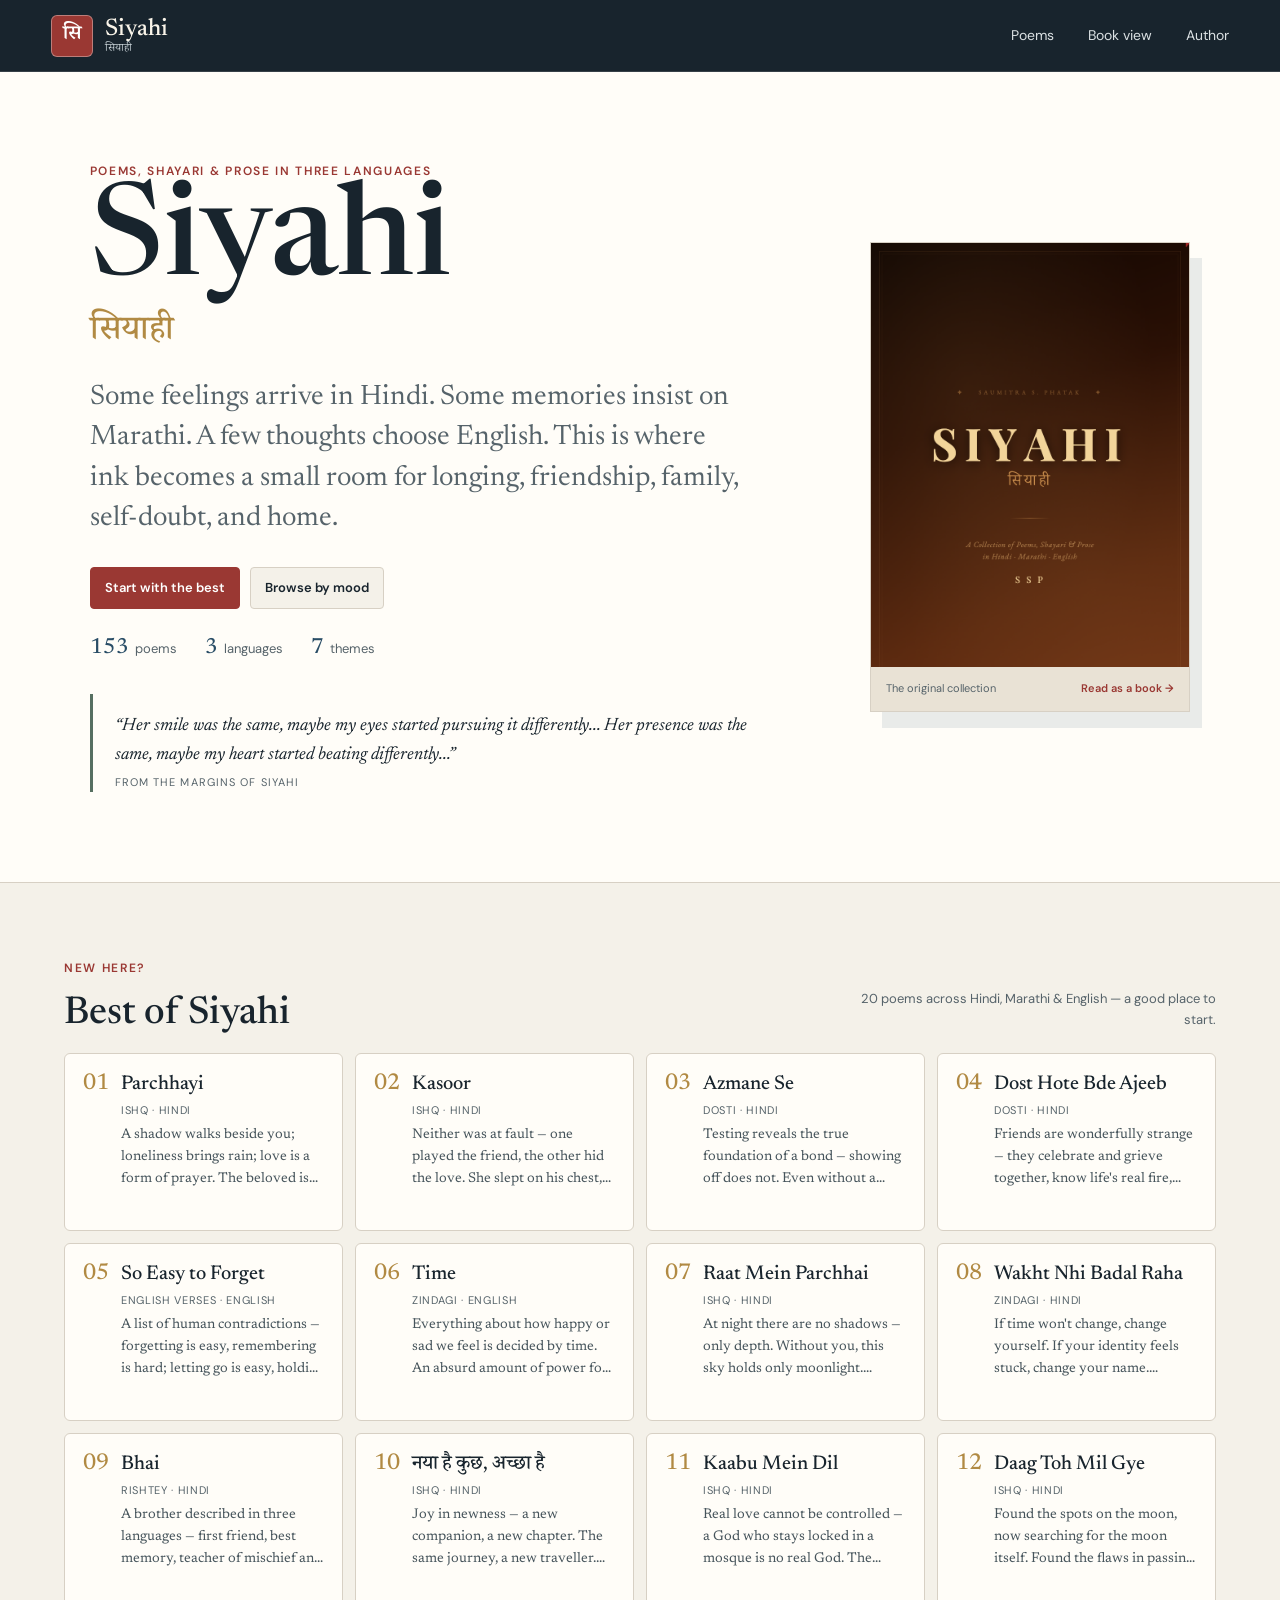
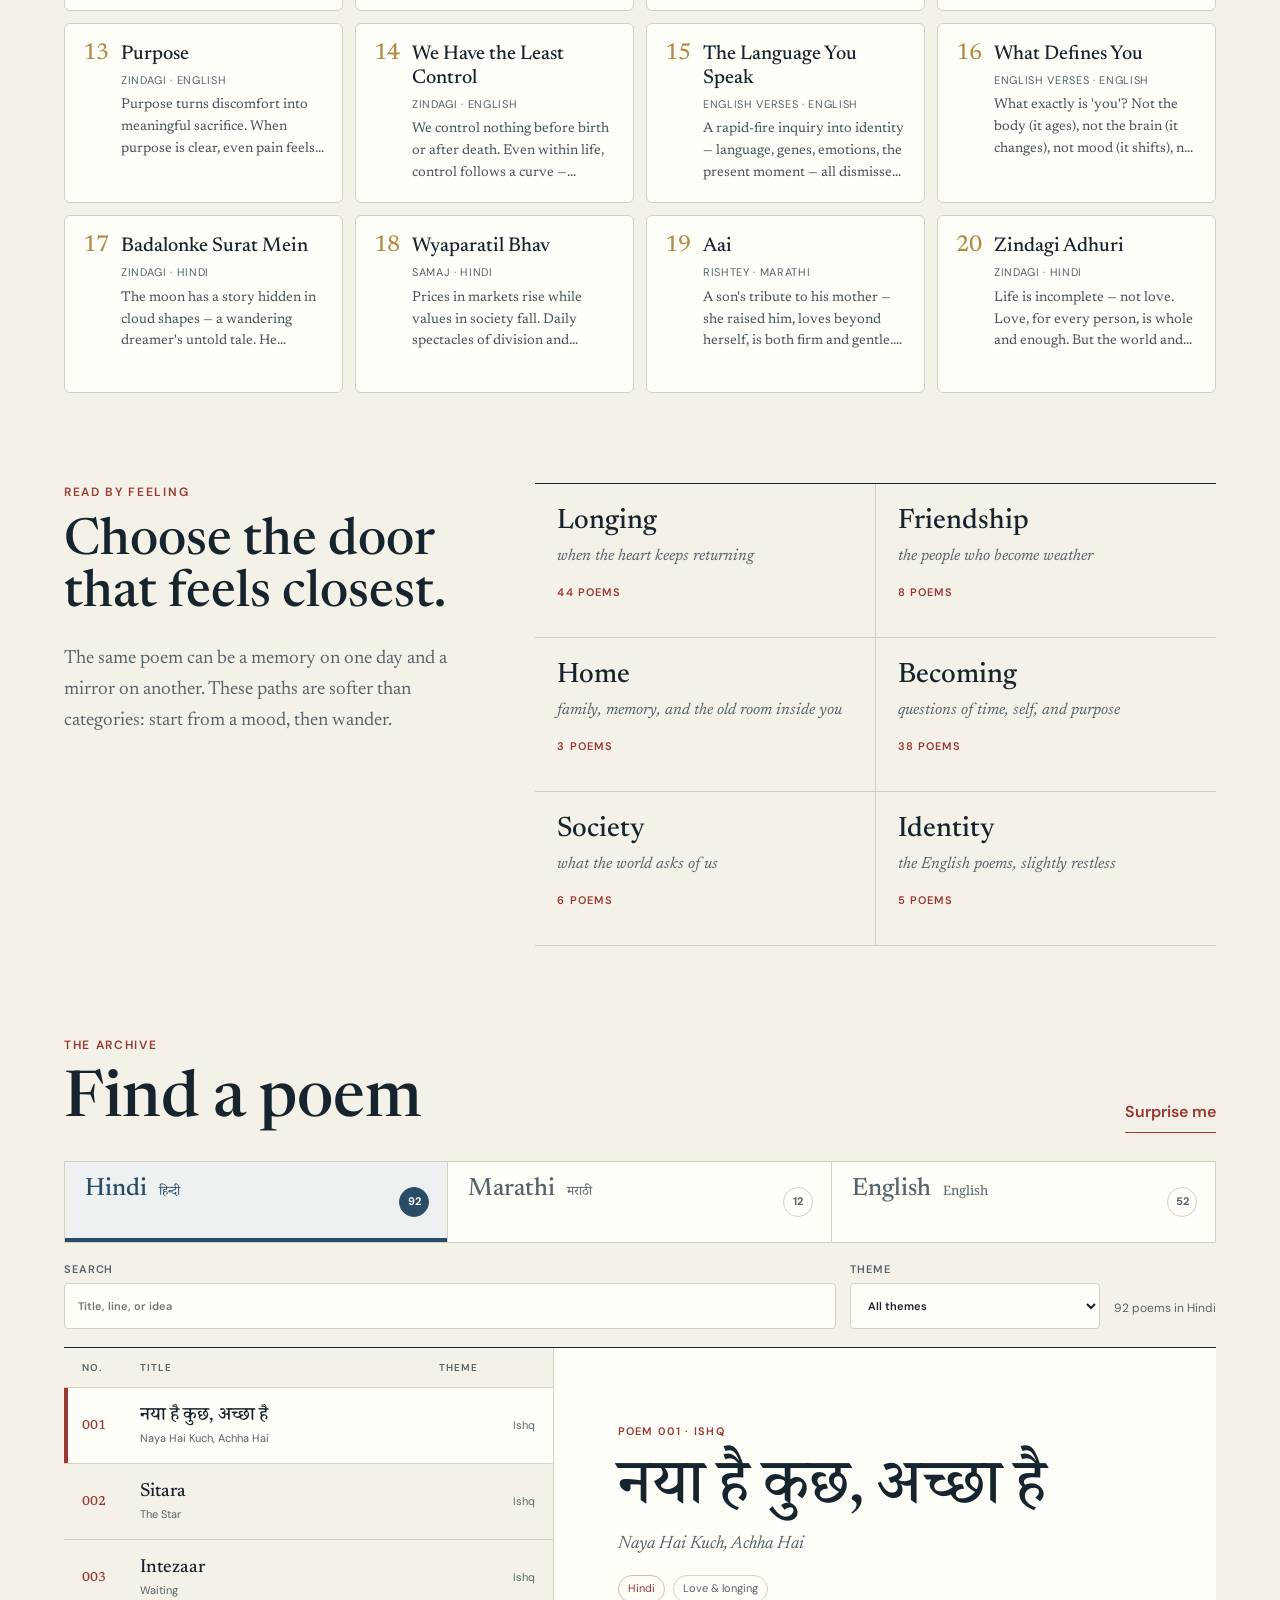
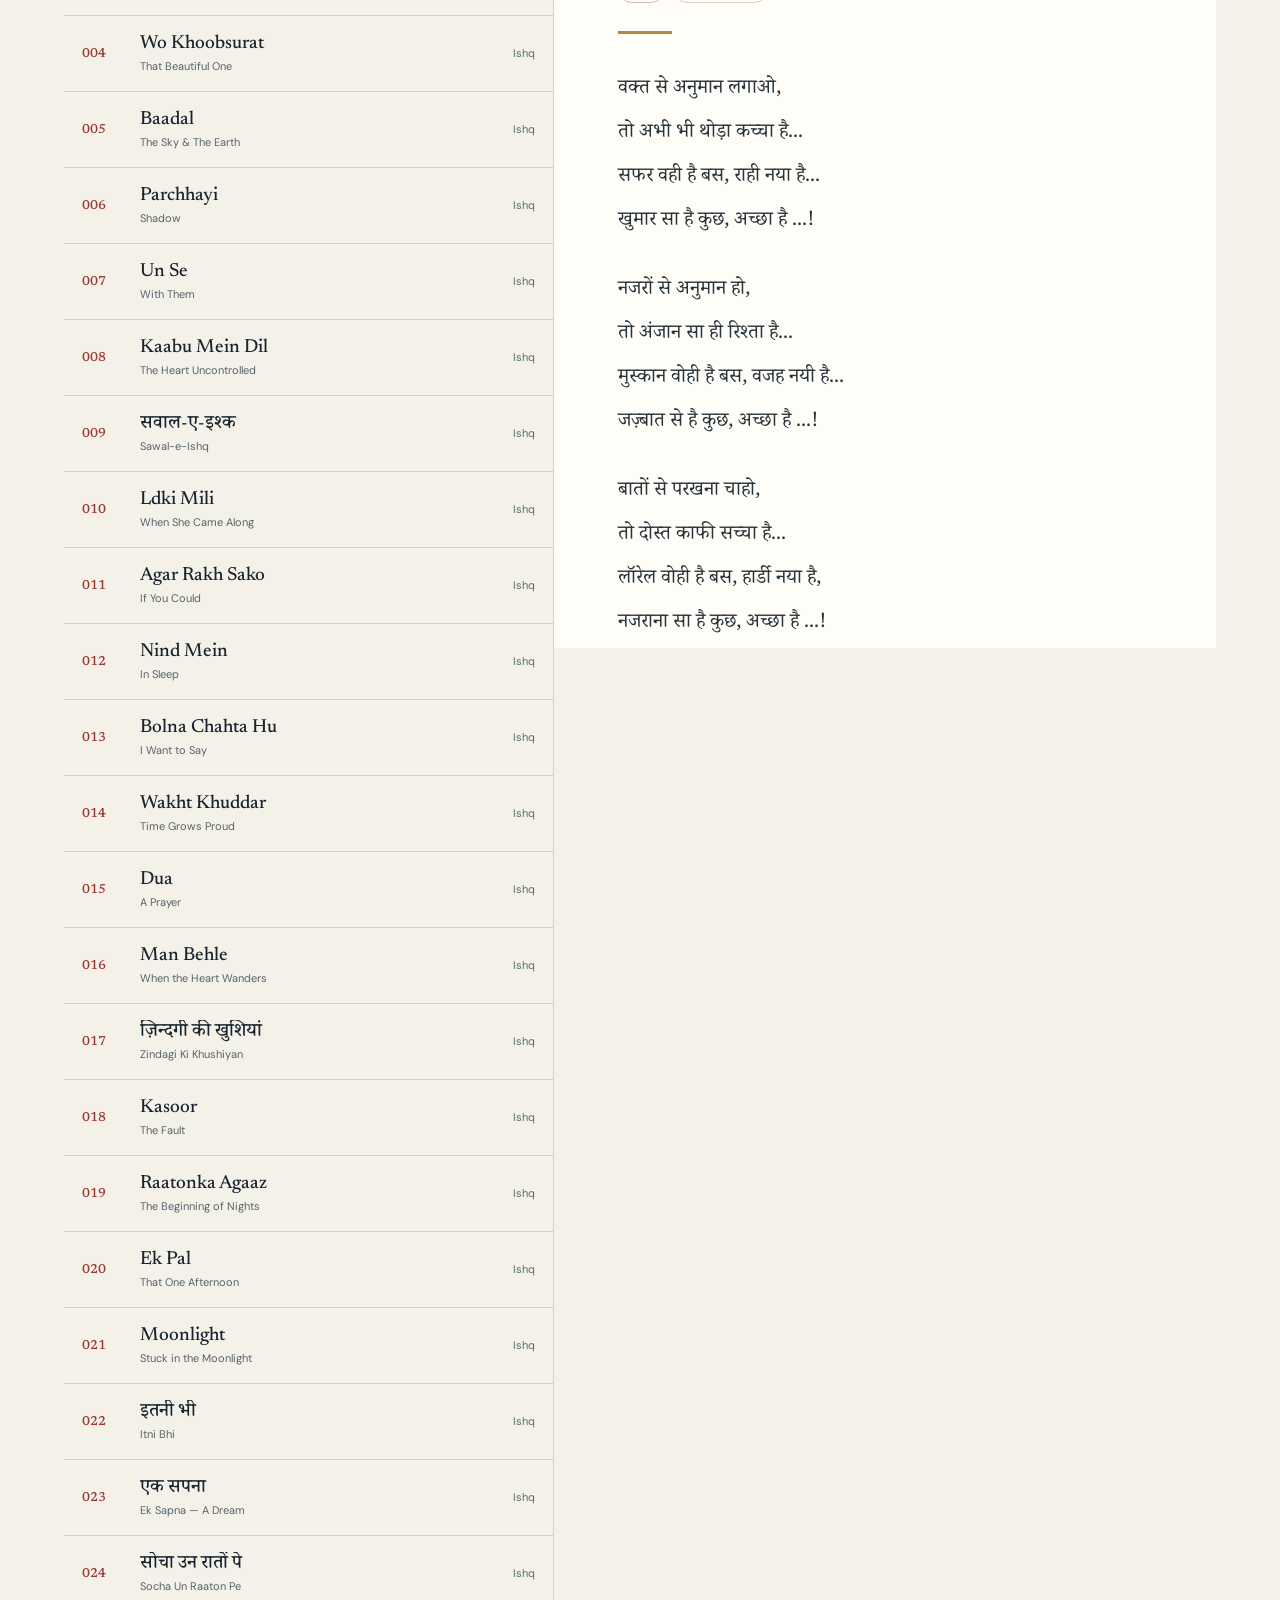
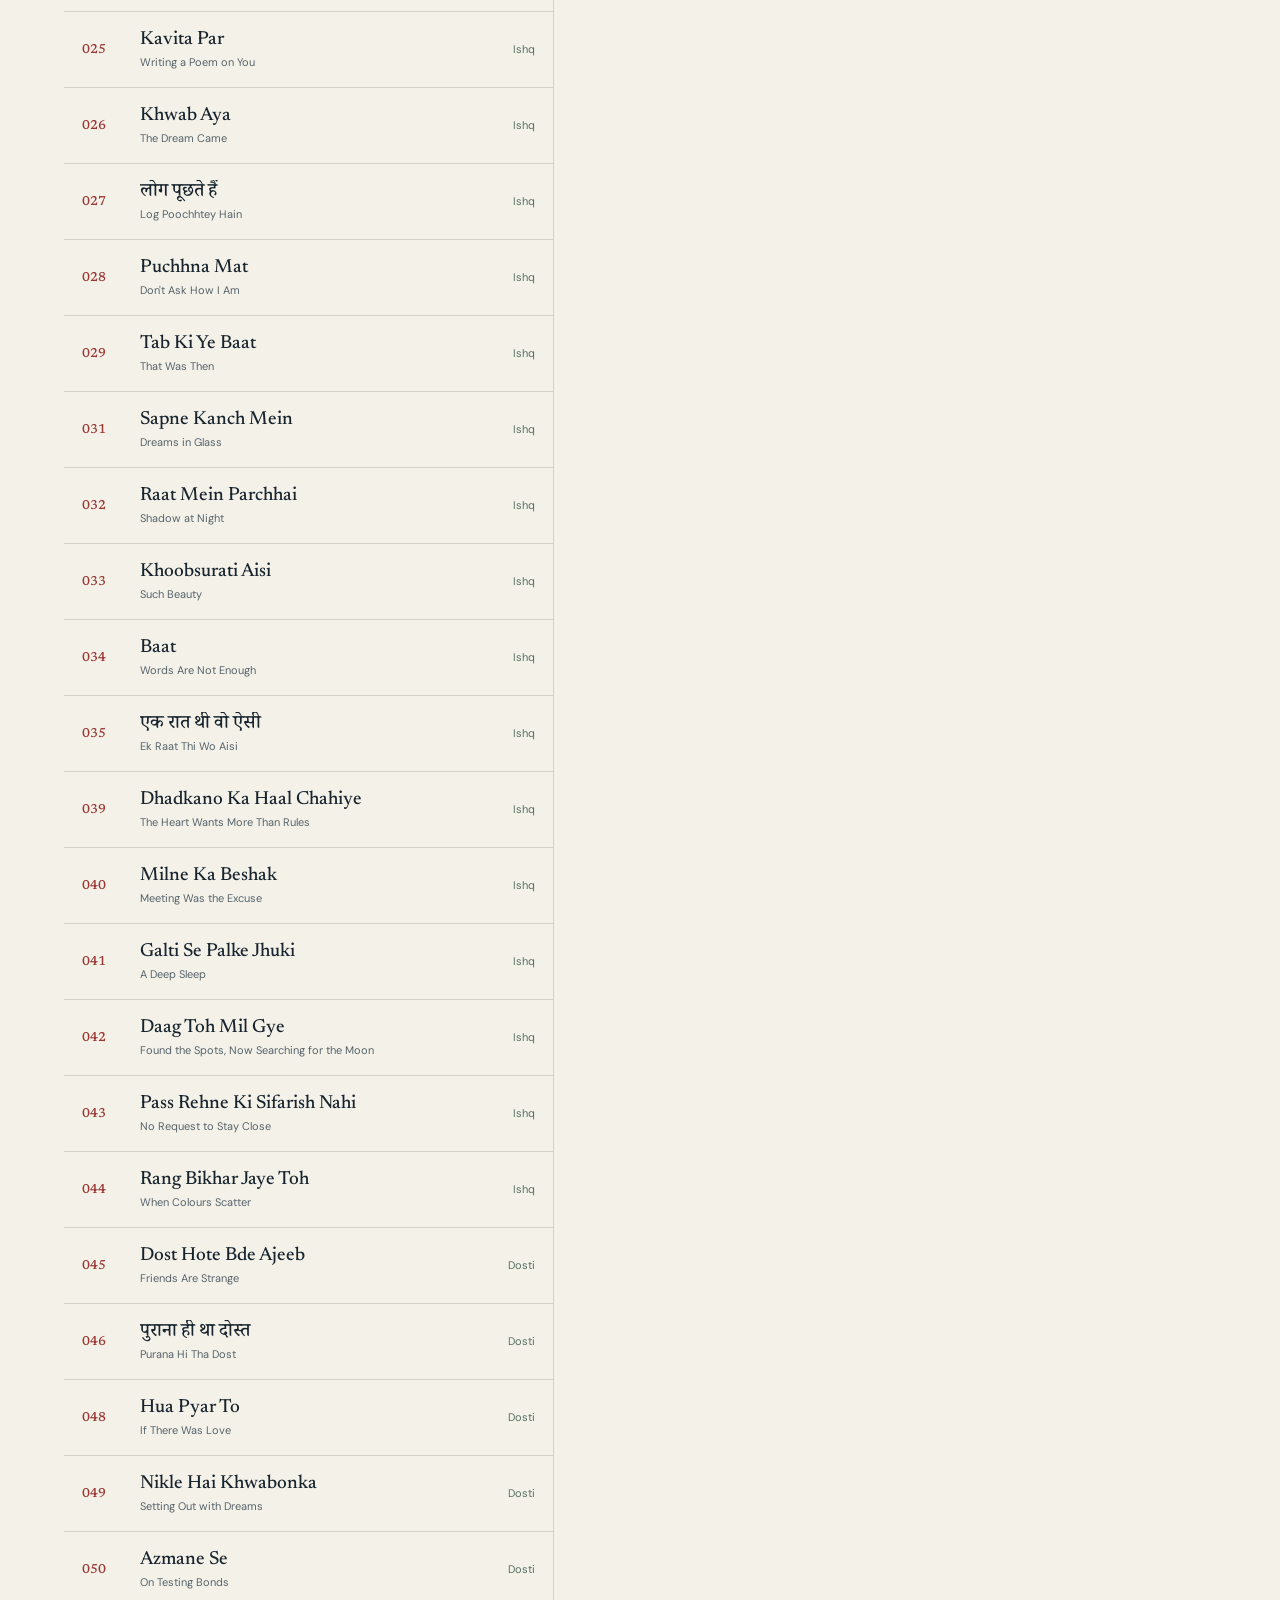
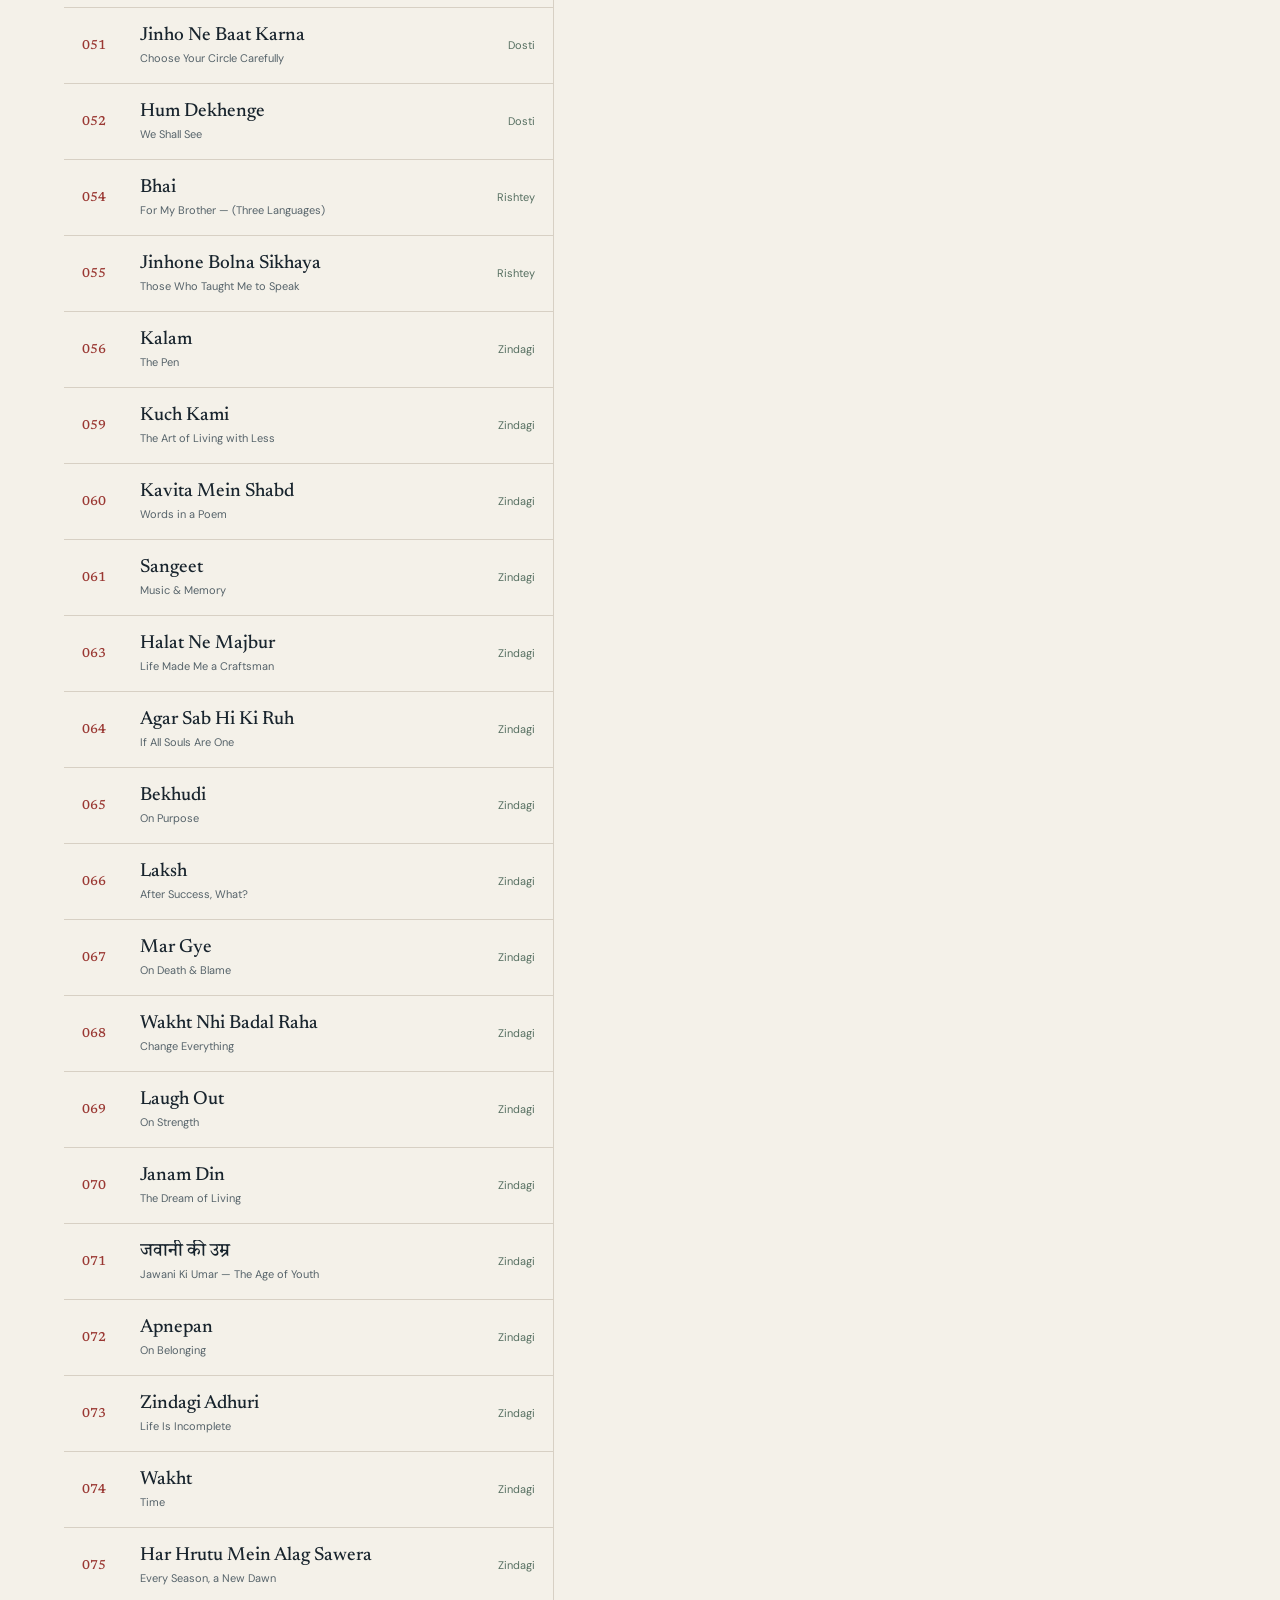
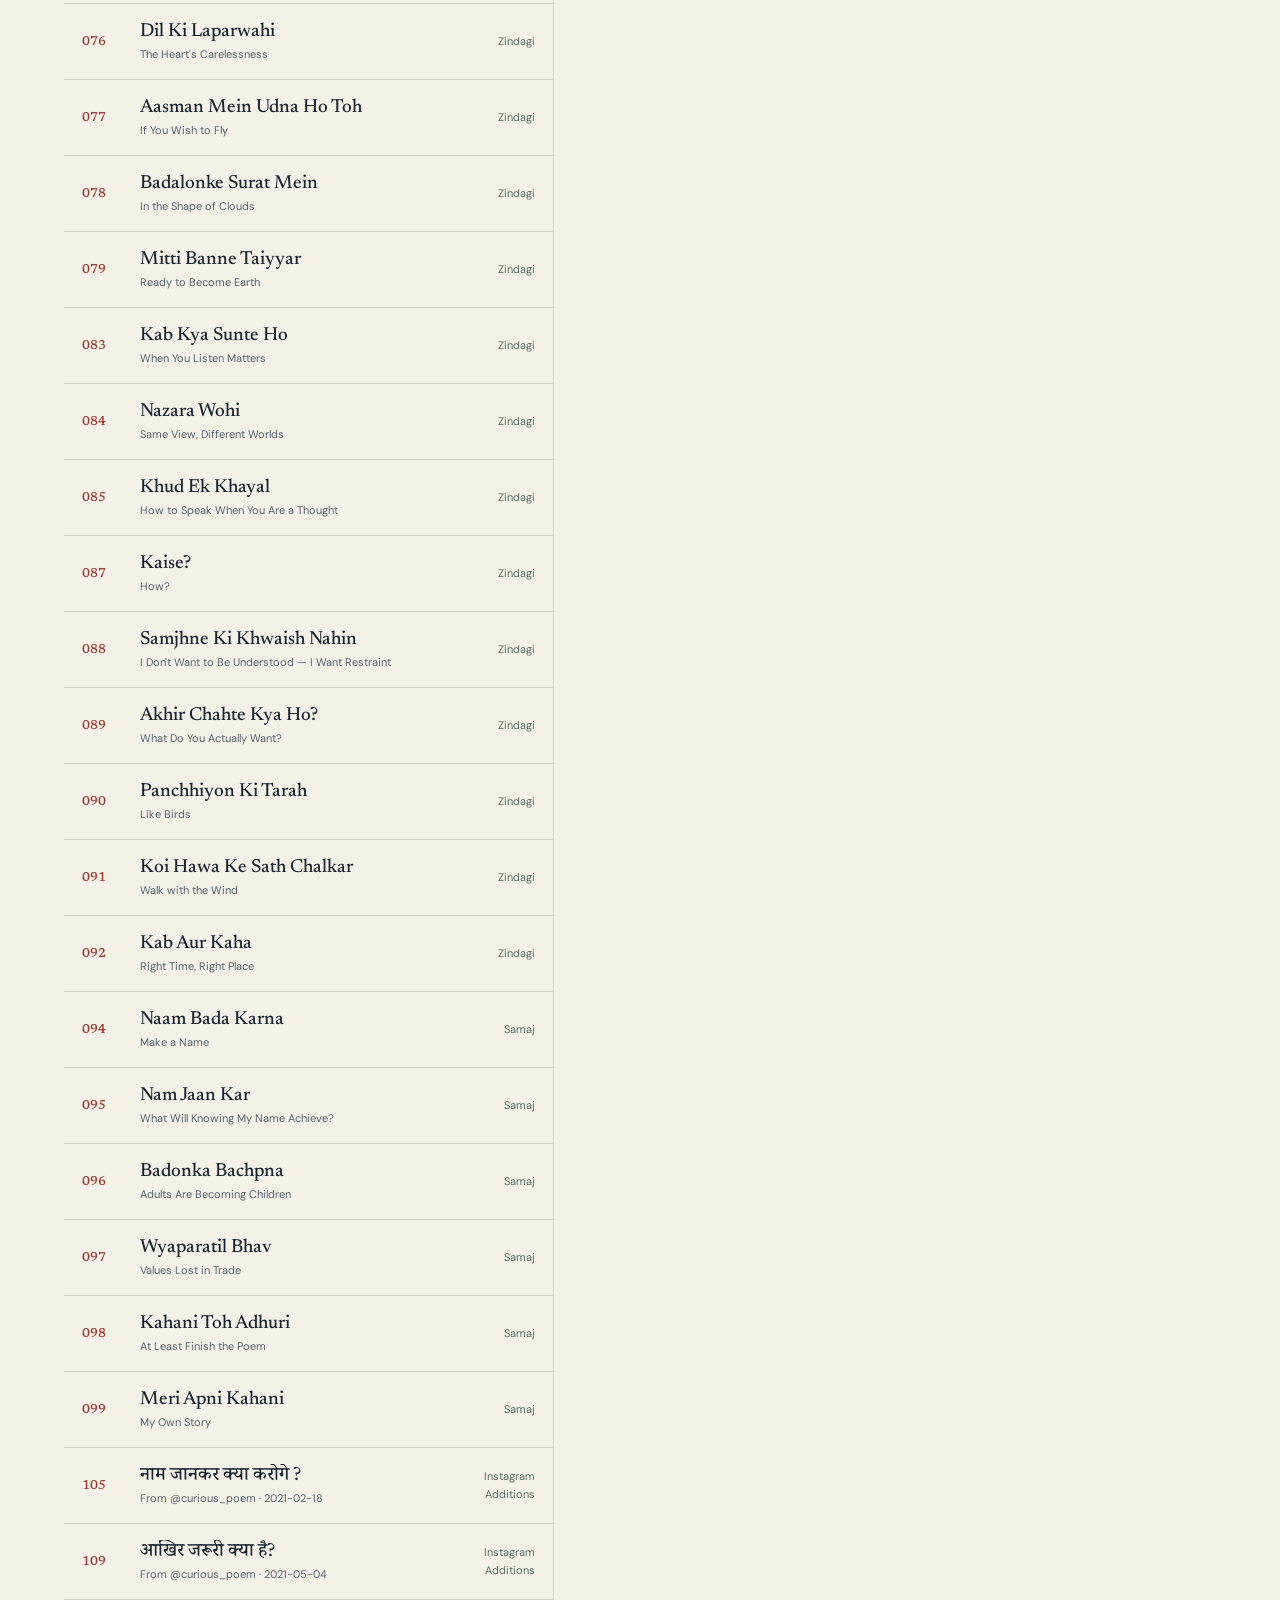
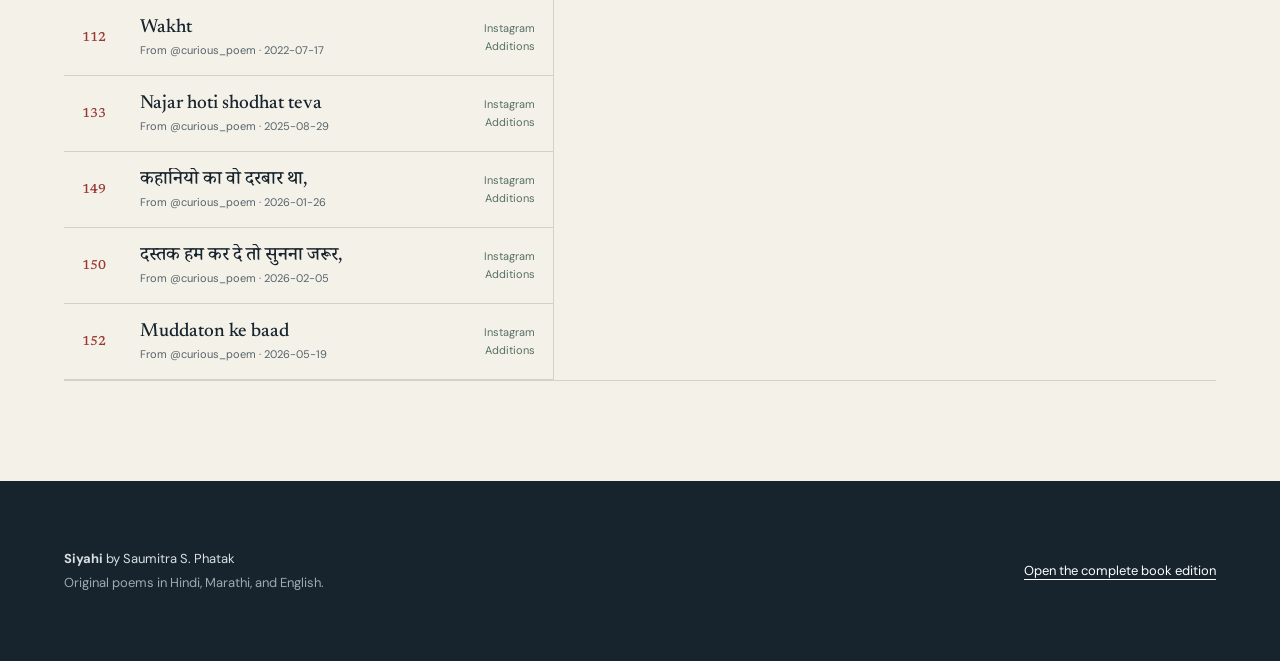
==== index.html @ 2d7bb3bb "..." ====
<!doctype html>
<html lang="en">
<head>
  <meta charset="utf-8">
  <meta name="viewport" content="width=device-width, initial-scale=1">
  <title>Siyahi | Poems by Saumitra S. Phatak</title>
  <meta name="description" content="Read 153 poems by Saumitra S. Phatak in Hindi, Marathi, and English. Browse Siyahi by language, theme, or title.">
  <meta name="author" content="Saumitra S. Phatak">
  <meta name="theme-color" content="#18242d">
  <link rel="canonical" href="https://saumitraphatak.github.io/siyahi-poetry/">

  <meta property="og:type" content="website">
  <meta property="og:title" content="Siyahi | Hindi, Marathi & English Poetry">
  <meta property="og:description" content="An online archive of 153 poems on love, friendship, family, life, and society.">
  <meta property="og:url" content="https://saumitraphatak.github.io/siyahi-poetry/">
  <meta property="og:site_name" content="Siyahi">
  <meta property="og:image" content="https://saumitraphatak.github.io/siyahi-poetry/assets/siyahi-cover.png">
  <meta name="twitter:card" content="summary_large_image">

  <script type="application/ld+json">
  {
    "@context": "https://schema.org",
    "@type": "CollectionPage",
    "name": "Siyahi",
    "description": "A collection of 153 poems in Hindi, Marathi, and English.",
    "url": "https://saumitraphatak.github.io/siyahi-poetry/",
    "inLanguage": ["hi", "mr", "en"],
    "author": {
      "@type": "Person",
      "name": "Saumitra S. Phatak",
      "url": "https://www.curious96.com"
    },
    "mainEntity": {
      "@type": "ItemList",
      "numberOfItems": 153,
      "itemListOrder": "https://schema.org/ItemListOrderAscending"
    }
  }
  </script>

  <link rel="preconnect" href="https://fonts.googleapis.com">
  <link rel="preconnect" href="https://fonts.gstatic.com" crossorigin>
  <link href="https://fonts.googleapis.com/css2?family=DM+Sans:wght@400;500;600&family=Newsreader:ital,opsz,wght@0,6..72,400;0,6..72,500;1,6..72,400&family=Noto+Serif+Devanagari:wght@400;500;600&display=swap" rel="stylesheet">
  <link rel="stylesheet" href="css/styles.css">
</head>
<body>
  <a class="skip-link" href="#archive">Skip to poems</a>

  <header class="site-header">
    <a class="brand" href="#" aria-label="Siyahi home">
      <span class="brand-mark" aria-hidden="true">सि</span>
      <span>
        <strong>Siyahi</strong>
        <small>सियाही</small>
      </span>
    </a>
    <nav class="header-actions" aria-label="Primary navigation">
      <a href="#archive">Poems</a>
      <a href="book.html">Book view</a>
      <a href="https://www.curious96.com" target="_blank" rel="noopener">Author</a>
    </nav>
  </header>

  <main>
    <section class="masthead" aria-labelledby="page-title">
      <div class="masthead-copy">
        <p class="eyebrow">Poems, shayari & prose in three languages</p>
        <h1 id="page-title">Siyahi</h1>
        <p class="masthead-devanagari" lang="hi">सियाही</p>
        <p class="introduction">
          Some feelings arrive in Hindi. Some memories insist on Marathi.
          A few thoughts choose English. This is where ink becomes a small room
          for longing, friendship, family, self-doubt, and home.
        </p>
        <div class="masthead-actions" aria-label="Reading shortcuts">
          <a href="#featured">Start with the best</a>
          <a href="#moods">Browse by mood</a>
        </div>
        <div class="collection-facts" aria-label="Collection facts">
          <span><strong>153</strong> poems</span>
          <span><strong>3</strong> languages</span>
          <span><strong>7</strong> themes</span>
        </div>
      </div>

      <figure class="cover-figure">
        <img src="assets/siyahi-cover.png" alt="The original dark brown and gold cover of Siyahi">
        <figcaption>
          <span>The original collection</span>
          <a href="book.html">Read as a book <span aria-hidden="true">→</span></a>
        </figcaption>
      </figure>

      <blockquote class="daily-line">
        <p id="dailyLine">“सियाही लेके निकला हूं... राह पर कागज मिला है...”</p>
        <cite>From the margins of Siyahi</cite>
      </blockquote>
    </section>

    <section class="featured" id="featured" aria-labelledby="featured-title">
      <div class="featured-heading">
        <div>
          <p class="eyebrow">New here?</p>
          <h2 id="featured-title">Best of Siyahi</h2>
        </div>
        <p class="featured-note">20 poems across Hindi, Marathi &amp; English — a good place to start.</p>
      </div>
      <div class="featured-grid" id="featuredGrid" aria-label="Editor's picks"></div>
    </section>

    <section class="mood-room" id="moods" aria-labelledby="mood-title">
      <div class="mood-copy">
        <p class="eyebrow">Read by feeling</p>
        <h2 id="mood-title">Choose the door that feels closest.</h2>
        <p>
          The same poem can be a memory on one day and a mirror on another.
          These paths are softer than categories: start from a mood, then wander.
        </p>
      </div>
      <div class="mood-grid" id="moodGrid" aria-label="Mood paths"></div>
    </section>

    <section class="archive" id="archive" aria-labelledby="archive-title">
      <div class="archive-heading">
        <div>
          <p class="eyebrow">The archive</p>
          <h2 id="archive-title">Find a poem</h2>
        </div>
        <button class="text-command" id="randomPoem" type="button">Surprise me</button>
      </div>

      <div class="language-tabs" role="tablist" aria-label="Poem language">
        <button class="language-tab is-active" type="button" role="tab" aria-selected="true" data-language="hindi">
          <span>Hindi</span><small>हिन्दी</small><b data-count="hindi">0</b>
        </button>
        <button class="language-tab" type="button" role="tab" aria-selected="false" data-language="marathi">
          <span>Marathi</span><small>मराठी</small><b data-count="marathi">0</b>
        </button>
        <button class="language-tab" type="button" role="tab" aria-selected="false" data-language="english">
          <span>English</span><small>English</small><b data-count="english">0</b>
        </button>
      </div>

      <div class="filter-bar">
        <label class="search-field">
          <span>Search</span>
          <input id="searchInput" type="search" placeholder="Title, line, or idea" autocomplete="off">
        </label>
        <label class="select-field">
          <span>Theme</span>
          <select id="themeSelect">
            <option value="all">All themes</option>
          </select>
        </label>
        <p class="result-count" id="resultCount" aria-live="polite"></p>
      </div>

      <div class="reading-workspace">
        <section class="poem-index" aria-label="Poem list">
          <div class="index-header" aria-hidden="true">
            <span>No.</span>
            <span>Title</span>
            <span>Theme</span>
          </div>
          <div id="poemList"></div>
          <div class="empty-state" id="emptyState" hidden>
            <strong>No poem found.</strong>
            <span>Try another word or theme.</span>
          </div>
        </section>

        <aside class="poem-reader" id="poemReader" aria-live="polite">
          <button class="reader-close" id="readerClose" type="button" aria-label="Close poem">×</button>
          <div class="reader-empty">
            <span class="ink-drop" aria-hidden="true"></span>
            <p>Choose a title from the archive.</p>
          </div>
        </aside>
      </div>
    </section>
  </main>

  <footer class="site-footer">
    <p><strong>Siyahi</strong> by Saumitra S. Phatak</p>
    <p>Original poems in Hindi, Marathi, and English.</p>
    <a href="book.html">Open the complete book edition</a>
  </footer>

  <noscript>
    <p class="noscript">This archive needs JavaScript for filtering. The complete collection remains available in <a href="book.html">book view</a>.</p>
  </noscript>

  <script src="js/poems-data.js"></script>
  <script src="js/app.js"></script>
</body>
</html>
---- css/styles.css ----
:root {
  --paper: #f4f1e9;
  --paper-deep: #e9e2d5;
  --surface: #fffdf8;
  --ink: #18242d;
  --ink-soft: #56636a;
  --blue: #294d66;
  --red: #9a3833;
  --green: #566f61;
  --gold: #b18a43;
  --line: #d7d0c4;
  --shadow: rgba(24, 36, 45, 0.12);
  --sans: "DM Sans", sans-serif;
  --serif: "Newsreader", "Noto Serif Devanagari", Georgia, serif;
  --devanagari: "Noto Serif Devanagari", "Newsreader", serif;
}

* {
  box-sizing: border-box;
}

html {
  scroll-behavior: smooth;
}

body {
  margin: 0;
  width: 100%;
  max-width: 100vw;
  background: var(--paper);
  color: var(--ink);
  font-family: var(--sans);
  line-height: 1.6;
  overflow-x: hidden;
}

body.reader-open {
  overflow: hidden;
}

button,
input,
select {
  font: inherit;
}

button,
a {
  -webkit-tap-highlight-color: transparent;
}

a {
  color: inherit;
}

.skip-link {
  position: fixed;
  left: 16px;
  top: -80px;
  z-index: 1000;
  padding: 10px 14px;
  background: var(--surface);
  border: 1px solid var(--ink);
  border-radius: 4px;
}

.skip-link:focus {
  top: 12px;
}

.site-header {
  min-height: 72px;
  padding: 12px clamp(20px, 4vw, 64px);
  display: flex;
  align-items: center;
  justify-content: space-between;
  gap: 24px;
  border-bottom: 1px solid rgba(255, 255, 255, 0.13);
  background: var(--ink);
  color: #f9f4e9;
}

.brand {
  display: inline-flex;
  align-items: center;
  gap: 12px;
  text-decoration: none;
}

.brand-mark {
  width: 42px;
  height: 42px;
  display: grid;
  place-items: center;
  background: var(--red);
  color: white;
  border: 1px solid rgba(255, 255, 255, 0.35);
  border-radius: 6px;
  font: 600 20px/1 var(--devanagari);
}

.brand strong,
.brand small {
  display: block;
  letter-spacing: 0;
}

.brand strong {
  font: 500 24px/1 var(--serif);
}

.brand small {
  margin-top: 3px;
  color: #bfc9ce;
  font: 400 11px/1 var(--devanagari);
}

.header-actions {
  display: flex;
  align-items: center;
  gap: clamp(14px, 3vw, 34px);
}

.header-actions a {
  color: #dbe1e3;
  font-size: 14px;
  text-decoration: none;
}

.header-actions a:hover,
.header-actions a:focus-visible {
  color: white;
  text-decoration: underline;
  text-underline-offset: 5px;
}

.masthead {
  min-height: 500px;
  padding: clamp(44px, 7vw, 92px) clamp(20px, 7vw, 108px);
  display: grid;
  grid-template-columns: minmax(0, 1fr) minmax(250px, 340px);
  grid-template-areas:
    "copy cover"
    "quote cover";
  align-items: center;
  gap: 34px clamp(42px, 8vw, 120px);
  background: var(--surface);
  border-bottom: 1px solid var(--line);
}

.masthead-copy {
  grid-area: copy;
  max-width: 720px;
}

.eyebrow {
  margin: 0 0 14px;
  color: var(--red);
  font-size: 12px;
  font-weight: 600;
  letter-spacing: 0.14em;
  text-transform: uppercase;
}

h1,
h2,
h3,
p {
  letter-spacing: 0;
}

h1 {
  margin: 0;
  font: 500 clamp(72px, 10vw, 142px)/0.78 var(--serif);
  color: var(--ink);
}

.masthead-devanagari {
  margin: 22px 0 10px;
  color: var(--gold);
  font: 500 clamp(23px, 3vw, 34px)/1 var(--devanagari);
}

.introduction {
  max-width: 650px;
  margin: 26px 0 28px;
  color: var(--ink-soft);
  font: 400 clamp(20px, 2.2vw, 28px)/1.45 var(--serif);
}

.masthead-actions {
  display: flex;
  flex-wrap: wrap;
  gap: 10px;
  margin: 0 0 28px;
}

.masthead-actions a {
  min-height: 42px;
  padding: 9px 14px;
  display: inline-flex;
  align-items: center;
  border: 1px solid var(--line);
  border-radius: 4px;
  background: var(--paper);
  color: var(--ink);
  font-size: 13px;
  font-weight: 600;
  text-decoration: none;
}

.masthead-actions a:first-child {
  border-color: var(--red);
  background: var(--red);
  color: white;
}

.masthead-actions a:hover,
.masthead-actions a:focus-visible {
  border-color: var(--ink);
  box-shadow: 0 0 0 3px rgba(24, 36, 45, 0.08);
  outline: 0;
}

.collection-facts {
  display: flex;
  flex-wrap: wrap;
  gap: 14px 28px;
  color: var(--ink-soft);
  font-size: 13px;
}

.collection-facts span {
  display: inline-flex;
  align-items: baseline;
  gap: 6px;
}

.collection-facts strong {
  color: var(--blue);
  font: 500 22px/1 var(--serif);
}

.cover-figure {
  grid-area: cover;
  width: min(100%, 320px);
  margin: 0;
  justify-self: end;
  border: 1px solid var(--line);
  background: var(--paper-deep);
  box-shadow: 12px 16px 0 rgba(41, 77, 102, 0.1);
}

.cover-figure img {
  display: block;
  width: 100%;
  aspect-ratio: 3 / 4;
  object-fit: cover;
  object-position: center;
}

.cover-figure figcaption {
  padding: 13px 15px;
  display: flex;
  justify-content: space-between;
  gap: 12px;
  color: var(--ink-soft);
  font-size: 11px;
}

.cover-figure a {
  color: var(--red);
  font-weight: 600;
  text-decoration: none;
}

.daily-line {
  grid-area: quote;
  max-width: 660px;
  margin: 0;
  padding: 18px 0 0 22px;
  border-left: 3px solid var(--green);
}

.daily-line p {
  margin: 0;
  font: italic 400 18px/1.6 var(--serif);
}

.daily-line cite {
  display: block;
  margin-top: 5px;
  color: var(--ink-soft);
  font-size: 11px;
  font-style: normal;
  text-transform: uppercase;
  letter-spacing: 0.1em;
}

.featured {
  max-width: 1480px;
  margin: 0 auto;
  padding: clamp(48px, 6vw, 78px) clamp(20px, 5vw, 72px) 0;
}

.featured-heading {
  display: flex;
  align-items: end;
  justify-content: space-between;
  flex-wrap: wrap;
  gap: 10px 24px;
  margin-bottom: 18px;
}

.featured-heading h2 {
  margin: 0;
  font: 500 clamp(28px, 3vw, 40px)/1.1 var(--serif);
}

.featured-note {
  margin: 0 0 4px;
  max-width: 360px;
  color: var(--ink-soft);
  font-size: 13px;
  text-align: right;
}

.featured-grid {
  display: grid;
  grid-template-columns: repeat(4, minmax(0, 1fr));
  gap: 12px;
}

.featured-card {
  width: 100%;
  min-width: 0;
  min-height: 178px;
  display: grid;
  grid-template-columns: auto minmax(0, 1fr);
  align-content: start;
  gap: 6px 12px;
  padding: 18px;
  border: 1px solid var(--line);
  border-radius: 6px;
  background: var(--surface);
  color: var(--ink);
  text-align: left;
  cursor: pointer;
  transition: border-color 0.15s ease, box-shadow 0.15s ease;
}

.featured-card:hover,
.featured-card:focus-visible {
  border-color: var(--gold);
  box-shadow: 0 6px 18px rgba(177, 138, 67, 0.18);
  outline: 0;
}

.featured-rank {
  grid-row: 1 / 4;
  align-self: start;
  color: var(--gold);
  font: 500 23px/1 var(--serif);
}

.featured-title {
  min-width: 0;
  font: 500 20px/1.2 var(--serif);
  overflow-wrap: anywhere;
}

.featured-meta {
  grid-column: 2;
  color: var(--ink-soft);
  font-size: 11px;
  text-transform: uppercase;
  letter-spacing: 0.06em;
}

.featured-excerpt {
  grid-column: 2;
  min-width: 0;
  display: -webkit-box;
  overflow: hidden;
  color: #46545b;
  font: 400 14px/1.55 var(--serif);
  -webkit-line-clamp: 3;
  -webkit-box-orient: vertical;
}

.mood-room {
  max-width: 1480px;
  margin: 0 auto;
  padding: clamp(52px, 7vw, 94px) clamp(20px, 5vw, 72px) 0;
  display: grid;
  grid-template-columns: minmax(280px, 0.58fr) minmax(0, 1fr);
  gap: clamp(28px, 6vw, 82px);
  align-items: start;
}

.mood-copy {
  position: sticky;
  top: 24px;
}

.mood-copy h2 {
  margin: 0;
  font: 500 clamp(36px, 4vw, 60px)/1.02 var(--serif);
}

.mood-copy p:last-child {
  margin: 22px 0 0;
  color: var(--ink-soft);
  font: 400 19px/1.65 var(--serif);
}

.mood-grid {
  display: grid;
  grid-template-columns: repeat(2, minmax(0, 1fr));
  border-top: 1px solid var(--ink);
}

.mood-card {
  width: 100%;
  min-width: 0;
  min-height: 154px;
  padding: 22px;
  display: grid;
  align-content: start;
  gap: 8px;
  border: 0;
  border-right: 1px solid var(--line);
  border-bottom: 1px solid var(--line);
  background: transparent;
  color: var(--ink);
  text-align: left;
  cursor: pointer;
}

.mood-card:nth-child(2n) {
  border-right: 0;
}

.mood-card:hover,
.mood-card:focus-visible {
  background: var(--surface);
  outline: 0;
  box-shadow: inset 4px 0 0 var(--green);
}

.mood-title {
  font: 500 28px/1.1 var(--serif);
  overflow-wrap: anywhere;
}

.mood-subtitle {
  color: var(--ink-soft);
  font: italic 400 16px/1.45 var(--serif);
  overflow-wrap: anywhere;
}

.mood-count {
  margin-top: 8px;
  color: var(--red);
  font-size: 11px;
  font-weight: 600;
  letter-spacing: 0.1em;
  text-transform: uppercase;
}

.archive {
  max-width: 1480px;
  margin: 0 auto;
  padding: clamp(52px, 7vw, 96px) clamp(20px, 5vw, 72px) 100px;
}

.archive-heading {
  display: flex;
  align-items: end;
  justify-content: space-between;
  gap: 24px;
  margin-bottom: 28px;
}

.archive-heading h2 {
  margin: 0;
  font: 500 clamp(40px, 5vw, 68px)/1 var(--serif);
}

.text-command {
  padding: 10px 0 7px;
  border: 0;
  border-bottom: 1px solid var(--red);
  background: transparent;
  color: var(--red);
  cursor: pointer;
  font-weight: 600;
}

.text-command:hover,
.text-command:focus-visible {
  color: var(--ink);
  border-color: var(--ink);
}

.language-tabs {
  min-height: 82px;
  display: grid;
  grid-template-columns: repeat(3, minmax(0, 1fr));
  border: 1px solid var(--line);
  background: var(--surface);
}

.language-tab {
  position: relative;
  min-width: 0;
  padding: 15px 54px 15px 20px;
  display: grid;
  grid-template-columns: auto 1fr;
  align-items: baseline;
  gap: 4px 12px;
  border: 0;
  border-right: 1px solid var(--line);
  background: transparent;
  color: var(--ink-soft);
  cursor: pointer;
  text-align: left;
}

.language-tab:last-child {
  border-right: 0;
}

.language-tab::after {
  content: "";
  position: absolute;
  left: 0;
  right: 0;
  bottom: 0;
  height: 4px;
  background: transparent;
}

.language-tab span {
  font: 500 25px/1 var(--serif);
}

.language-tab small {
  font: 400 13px/1 var(--devanagari);
}

.language-tab b {
  position: absolute;
  right: 18px;
  top: 50%;
  transform: translateY(-50%);
  width: 30px;
  height: 30px;
  display: grid;
  place-items: center;
  border: 1px solid var(--line);
  border-radius: 50%;
  font-size: 11px;
}

.language-tab.is-active {
  background: #edf1f2;
  color: var(--blue);
}

.language-tab.is-active::after {
  background: var(--blue);
}

.language-tab.is-active b {
  border-color: var(--blue);
  background: var(--blue);
  color: white;
}

.filter-bar {
  margin: 18px 0;
  display: grid;
  grid-template-columns: minmax(240px, 1fr) minmax(170px, 250px) auto;
  align-items: end;
  gap: 14px;
}

.search-field,
.select-field {
  display: grid;
  gap: 5px;
  color: var(--ink-soft);
  font-size: 11px;
  font-weight: 600;
  letter-spacing: 0.08em;
  text-transform: uppercase;
}

.search-field input,
.select-field select {
  width: 100%;
  min-height: 46px;
  padding: 10px 13px;
  border: 1px solid var(--line);
  border-radius: 4px;
  outline: 0;
  background: var(--surface);
  color: var(--ink);
  text-transform: none;
  letter-spacing: 0;
}

.search-field input:focus,
.select-field select:focus {
  border-color: var(--blue);
  box-shadow: 0 0 0 3px rgba(41, 77, 102, 0.12);
}

.result-count {
  min-width: 96px;
  margin: 0;
  padding-bottom: 11px;
  color: var(--ink-soft);
  font-size: 12px;
  text-align: right;
}

.reading-workspace {
  display: grid;
  grid-template-columns: minmax(360px, 0.85fr) minmax(500px, 1.15fr);
  align-items: start;
  border-top: 1px solid var(--ink);
  border-bottom: 1px solid var(--line);
}

.poem-index {
  min-width: 0;
  border-right: 1px solid var(--line);
}

.index-header,
.poem-row {
  display: grid;
  grid-template-columns: 46px minmax(0, 1fr) 96px;
  align-items: center;
  gap: 12px;
}

.index-header {
  min-height: 40px;
  padding: 0 18px;
  color: var(--ink-soft);
  font-size: 10px;
  font-weight: 600;
  letter-spacing: 0.1em;
  text-transform: uppercase;
  border-bottom: 1px solid var(--line);
}

.poem-row {
  width: 100%;
  min-height: 76px;
  padding: 12px 18px;
  border: 0;
  border-bottom: 1px solid var(--line);
  background: transparent;
  color: var(--ink);
  cursor: pointer;
  text-align: left;
}

.poem-row:hover,
.poem-row:focus-visible {
  background: rgba(255, 253, 248, 0.8);
  outline: 0;
}

.poem-row.is-selected {
  background: var(--surface);
  box-shadow: inset 4px 0 0 var(--red);
}

.row-number {
  color: var(--red);
  font: 500 13px/1 var(--serif);
}

.row-title {
  min-width: 0;
}

.row-title strong,
.row-title span {
  display: block;
  overflow: hidden;
  text-overflow: ellipsis;
  white-space: nowrap;
}

.row-title strong {
  font: 500 19px/1.25 var(--serif);
}

.row-title span {
  margin-top: 3px;
  color: var(--ink-soft);
  font-size: 11px;
}

.row-theme {
  color: var(--green);
  font-size: 11px;
  text-align: right;
}

.empty-state {
  padding: 70px 30px;
  text-align: center;
}

.empty-state strong,
.empty-state span {
  display: block;
}

.empty-state span {
  color: var(--ink-soft);
  margin-top: 5px;
}

.poem-reader {
  position: sticky;
  top: 0;
  min-height: 640px;
  max-height: 100vh;
  overflow: auto;
  padding: clamp(38px, 5vw, 72px);
  background: var(--surface);
}

.reader-close {
  display: none;
}

.reader-empty {
  min-height: 470px;
  display: grid;
  place-content: center;
  justify-items: center;
  color: var(--ink-soft);
  font: italic 400 20px/1.4 var(--serif);
}

.ink-drop {
  width: 22px;
  height: 29px;
  margin-bottom: 20px;
  display: block;
  background: var(--blue);
  border-radius: 55% 45% 58% 42% / 68% 53% 47% 32%;
  transform: rotate(15deg);
}

.reader-kicker {
  margin-bottom: 15px;
  color: var(--red);
  font-size: 11px;
  font-weight: 600;
  letter-spacing: 0.11em;
  text-transform: uppercase;
}

.reader-title {
  margin: 0;
  max-width: 740px;
  font: 500 clamp(38px, 5vw, 65px)/1.03 var(--serif);
}

.reader-subtitle {
  margin: 10px 0 18px;
  color: var(--ink-soft);
  font: italic 400 18px/1.4 var(--serif);
}

.reader-meta {
  margin: 0 0 28px;
  display: flex;
  flex-wrap: wrap;
  gap: 8px;
}

.reader-meta span {
  min-height: 27px;
  padding: 4px 9px;
  display: inline-flex;
  align-items: center;
  border: 1px solid var(--line);
  border-radius: 999px;
  color: var(--ink-soft);
  font-size: 11px;
}

.reader-meta span:first-child {
  border-color: rgba(154, 56, 51, 0.35);
  color: var(--red);
}

.reader-rule {
  width: 54px;
  height: 3px;
  margin-bottom: 34px;
  background: var(--gold);
}

.reader-content {
  max-width: 760px;
  color: #28343b;
  font: 400 20px/2 var(--serif);
}

.reader-content .poem-body {
  margin-bottom: 26px;
}

.reader-content .poem-body.hi,
.reader-content .poem-body.mr {
  font-family: var(--devanagari);
  line-height: 2.2;
}

.reader-content .stanza {
  margin-bottom: 25px;
}

.reader-content .bilingual {
  display: grid;
  grid-template-columns: 1fr 1px 1fr;
  gap: 26px;
}

.reader-content .bilingual-sep {
  background: var(--line);
}

.reader-content .poem-note {
  margin: 0 0 24px;
  padding: 10px 14px;
  border-left: 2px solid var(--gold);
  background: var(--paper);
  color: var(--ink-soft);
  font-size: 14px;
  font-style: italic;
}

.reader-content .poem-sig {
  margin-top: 24px;
  color: var(--ink-soft);
  font-style: italic;
  text-align: right;
}

.reader-content .poem-meaning {
  margin-top: 32px;
  padding: 20px 22px;
  border-left: 3px solid var(--green);
  background: linear-gradient(90deg, #eef0eb 0%, rgba(238, 240, 235, 0.5) 100%);
  color: var(--ink-soft);
  font: italic 400 15px/1.7 var(--serif);
}

.reader-content .meaning-label {
  display: block;
  margin-bottom: 5px;
  color: var(--green);
  font: 600 10px/1.4 var(--sans);
  letter-spacing: 0.1em;
  text-transform: uppercase;
}

.reader-content.hide-meaning .poem-meaning {
  display: none;
}

.reader-tools {
  margin-top: 40px;
  padding-top: 18px;
  display: grid;
  grid-template-columns: 1fr auto auto 1fr;
  align-items: center;
  gap: 10px;
  border-top: 1px solid var(--line);
}

.reader-tools button {
  min-height: 42px;
  padding: 8px 12px;
  border: 1px solid var(--line);
  border-radius: 4px;
  background: transparent;
  color: var(--ink);
  cursor: pointer;
}

.reader-tools button:disabled {
  opacity: 0.45;
  cursor: default;
}

.reader-tools button:hover,
.reader-tools button:focus-visible {
  border-color: var(--blue);
  color: var(--blue);
}

.reader-tools .previous {
  justify-self: start;
}

.reader-tools .next {
  justify-self: end;
}

.site-footer {
  min-height: 180px;
  padding: 42px clamp(20px, 5vw, 72px);
  display: grid;
  grid-template-columns: 1fr auto;
  align-content: center;
  gap: 4px 30px;
  background: var(--ink);
  color: #d9e0e2;
  font-size: 13px;
}

.site-footer p {
  margin: 0;
}

.site-footer p:nth-child(2) {
  color: #9caaaf;
}

.site-footer a {
  grid-column: 2;
  grid-row: 1 / span 2;
  align-self: center;
  color: white;
  text-underline-offset: 4px;
}

.noscript {
  margin: 0;
  padding: 14px;
  background: #fff1bd;
  text-align: center;
}

@media (max-width: 900px) {
  .masthead {
    min-height: auto;
    grid-template-columns: minmax(0, 1fr) 230px;
    gap: 30px;
  }

  .featured-grid {
    grid-template-columns: repeat(2, minmax(0, 1fr));
  }

  .mood-room {
    grid-template-columns: minmax(0, 1fr);
  }

  .mood-copy {
    position: static;
  }

  .cover-figure figcaption span {
    display: none;
  }

  .reading-workspace {
    display: block;
  }

  .poem-index {
    border-right: 0;
  }

  .poem-reader {
    position: fixed;
    inset: 0;
    z-index: 500;
    max-height: none;
    padding: 58px clamp(22px, 7vw, 58px) 70px;
    transform: translateY(102%);
    transition: transform 220ms ease;
    box-shadow: 0 -20px 60px var(--shadow);
  }

  .poem-reader.is-open {
    transform: translateY(0);
  }

  .reader-close {
    position: fixed;
    right: 18px;
    top: 12px;
    width: 38px;
    height: 38px;
    display: grid;
    place-items: center;
    border: 1px solid var(--line);
    border-radius: 50%;
    background: var(--surface);
    color: var(--ink);
    cursor: pointer;
    font-size: 26px;
    line-height: 1;
  }
}

@media (max-width: 680px) {
  .site-header,
  .masthead,
  .featured,
  .mood-room,
  .archive,
  .reading-workspace,
  .poem-index {
    width: 100%;
    max-width: 100%;
    min-width: 0;
  }

  .featured-heading {
    align-items: start;
  }

  .featured-note {
    text-align: left;
  }

  .featured-grid,
  .mood-grid {
    grid-template-columns: minmax(0, 1fr);
  }

  .featured-card {
    grid-template-columns: 44px minmax(0, 1fr);
    min-height: 0;
  }

  .featured-excerpt {
    -webkit-line-clamp: 4;
  }

  .mood-card {
    min-height: 132px;
    border-right: 0;
  }

  .mood-copy h2 {
    font-size: 34px;
  }

  .site-header {
    min-height: 64px;
    padding: 10px 16px;
  }

  .brand-mark {
    width: 38px;
    height: 38px;
  }

  .brand strong {
    font-size: 21px;
  }

  .header-actions a:first-child {
    display: none;
  }

  .header-actions a:last-child {
    display: none;
  }

  .header-actions {
    gap: 16px;
  }

  .header-actions a {
    font-size: 12px;
  }

  .masthead {
    padding: 42px 20px 46px;
    grid-template-columns: minmax(0, 1fr);
    grid-template-areas:
      "copy"
      "cover"
      "quote";
    align-items: start;
    gap: 28px;
  }

  .masthead-copy {
    min-width: 0;
    max-width: 100%;
  }

  h1 {
    font-size: clamp(62px, 22vw, 84px);
  }

  .masthead-devanagari {
    margin-top: 16px;
    font-size: 22px;
  }

  .introduction {
    margin: 20px 0;
    font-size: 18px;
    overflow-wrap: anywhere;
    max-width: 100%;
  }

  .collection-facts {
    display: grid;
    gap: 6px;
  }

  .masthead-actions {
    display: grid;
    grid-template-columns: minmax(0, 1fr);
  }

  .cover-figure {
    width: min(100%, 320px);
    display: grid;
    grid-template-columns: 112px minmax(0, 1fr);
    justify-self: start;
    box-shadow: 6px 8px 0 rgba(41, 77, 102, 0.1);
  }

  .cover-figure img {
    width: 112px;
  }

  .cover-figure figcaption {
    padding: 12px;
    display: grid;
    align-content: center;
    justify-content: start;
    text-align: left;
  }

  .cover-figure figcaption span {
    display: block;
  }

  .cover-figure a {
    font-size: 10px;
  }

  .daily-line {
    padding-left: 15px;
  }

  .archive {
    padding: 50px 14px 70px;
  }

  .archive-heading {
    align-items: center;
  }

  .language-tabs {
    width: 100%;
    max-width: 100%;
    min-height: 72px;
    grid-template-columns: repeat(3, minmax(0, 1fr));
    overflow: hidden;
  }

  .language-tab {
    min-width: 0;
    padding: 12px 8px;
    display: block;
    overflow: hidden;
    text-align: center;
  }

  .language-tab span,
  .language-tab small {
    display: block;
  }

  .language-tab span {
    font-size: 17px;
  }

  .language-tab small {
    min-height: 17px;
    margin-top: 4px;
    font-size: 10px;
  }

  .language-tab b {
    position: static;
    width: auto;
    height: auto;
    margin-top: 3px;
    display: block;
    transform: none;
    border: 0;
    border-radius: 0;
    background: transparent;
  }

  .language-tab.is-active b {
    background: transparent;
    color: var(--blue);
  }

  .filter-bar {
    grid-template-columns: minmax(0, 1fr);
  }

  .result-count {
    padding: 0;
    text-align: left;
  }

  .index-header,
  .poem-row {
    grid-template-columns: 38px minmax(0, 1fr);
  }

  .index-header span:last-child,
  .row-theme {
    display: none;
  }

  .index-header,
  .poem-row {
    padding-left: 10px;
    padding-right: 10px;
  }

  .reader-title {
    font-size: 42px;
  }

  .reader-content {
    font-size: 18px;
    line-height: 1.9;
  }

  .reader-content .bilingual {
    display: block;
  }

  .reader-content .bilingual-sep {
    width: 42px;
    height: 1px;
    margin: 22px 0;
  }

  .reader-tools {
    grid-template-columns: 1fr 1fr;
  }

  .reader-tools .meaning,
  .reader-tools .share {
    grid-row: 1;
  }

  .reader-tools .previous,
  .reader-tools .next {
    grid-row: 2;
  }

  .reader-tools .next {
    justify-self: stretch;
  }

  .reader-tools .previous {
    justify-self: stretch;
  }

  .site-footer {
    display: block;
    padding: 36px 20px;
  }

  .site-footer a {
    display: inline-block;
    margin-top: 18px;
  }
}

@media (prefers-reduced-motion: reduce) {
  html {
    scroll-behavior: auto;
  }

  .poem-reader {
    transition: none;
  }
}
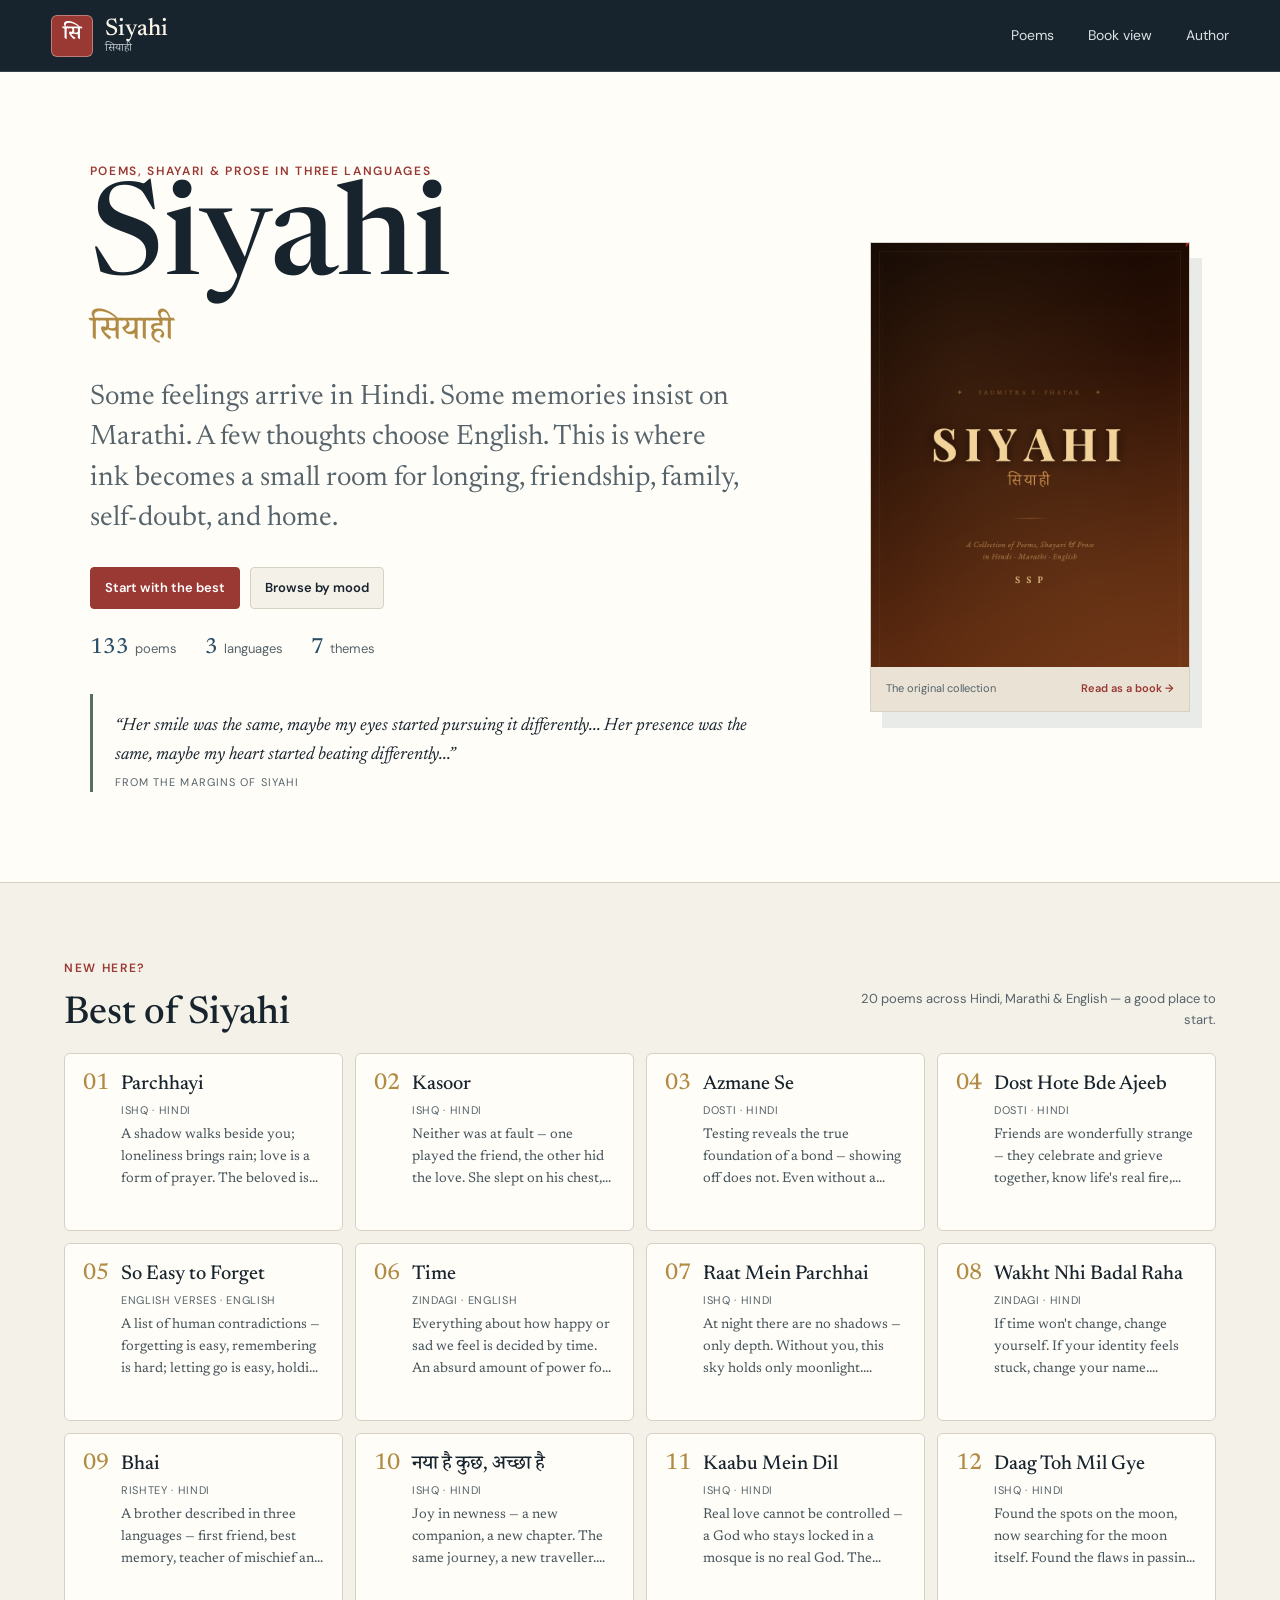
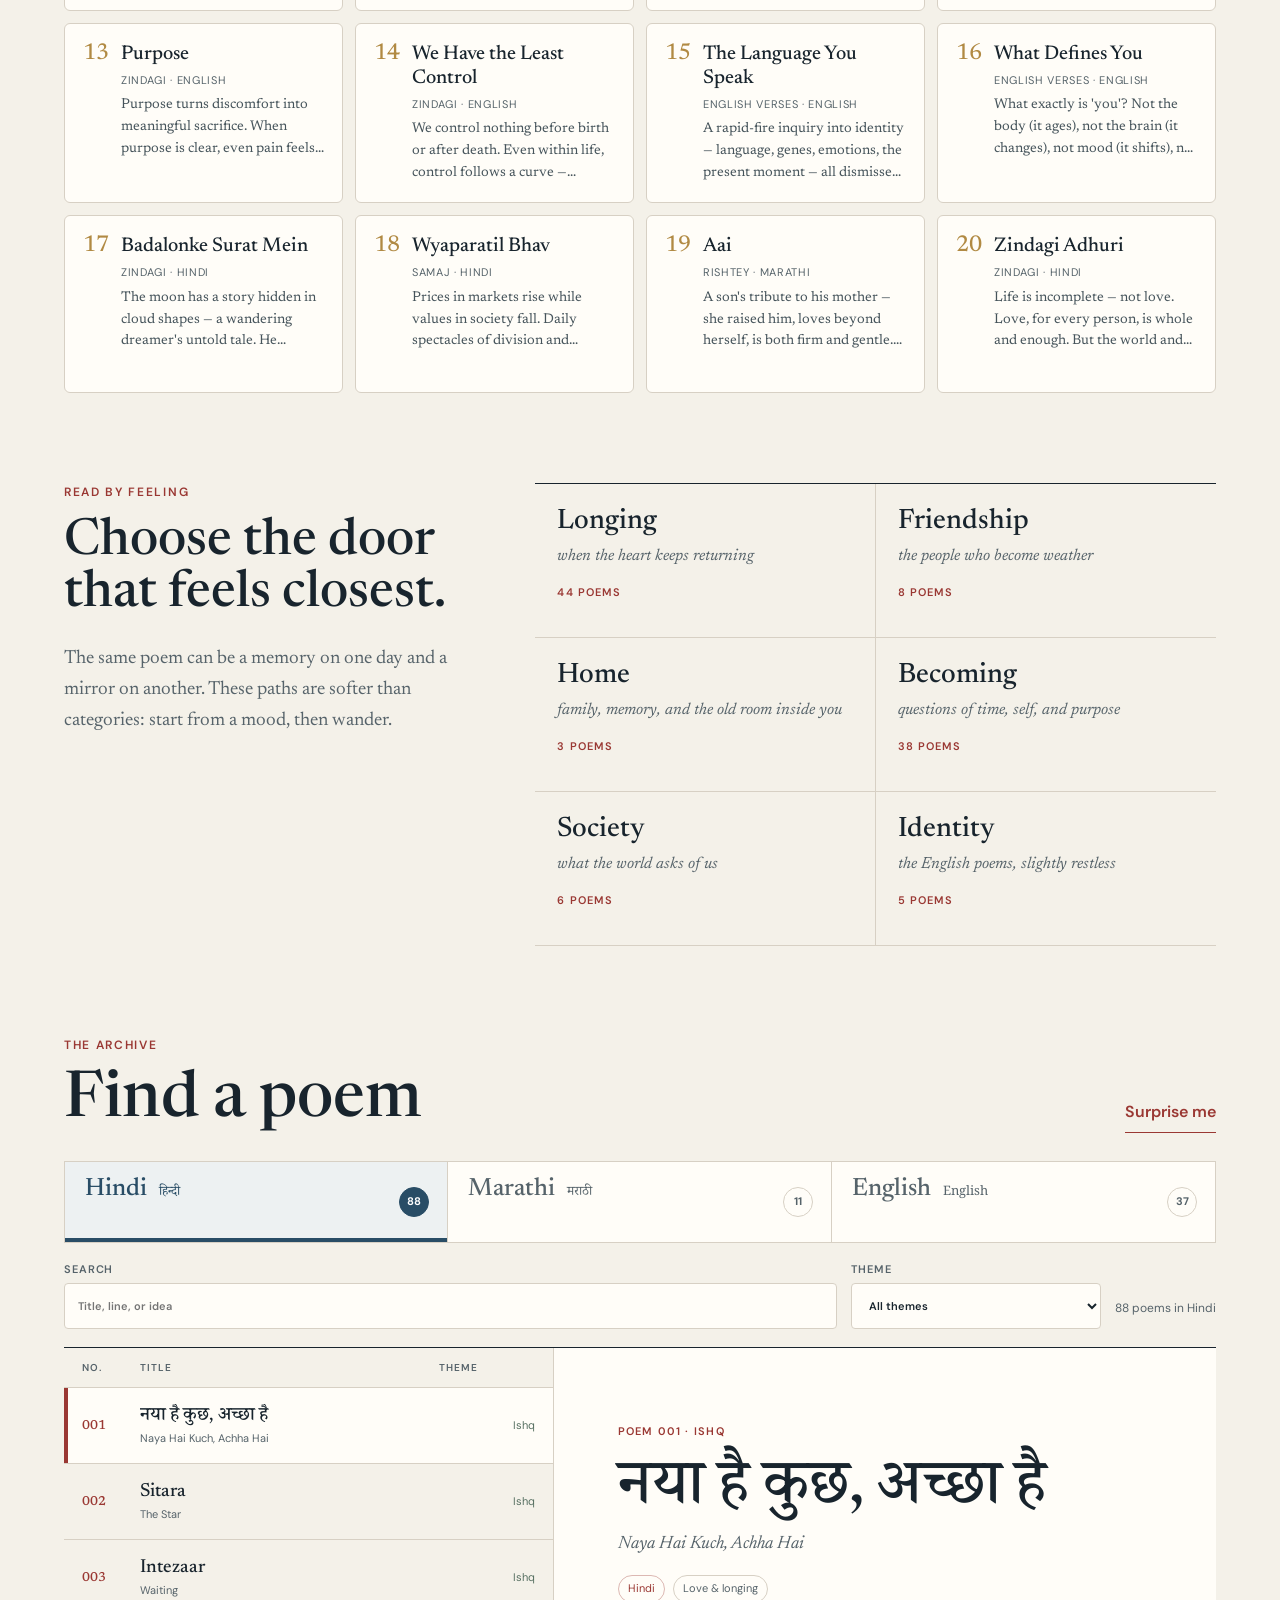
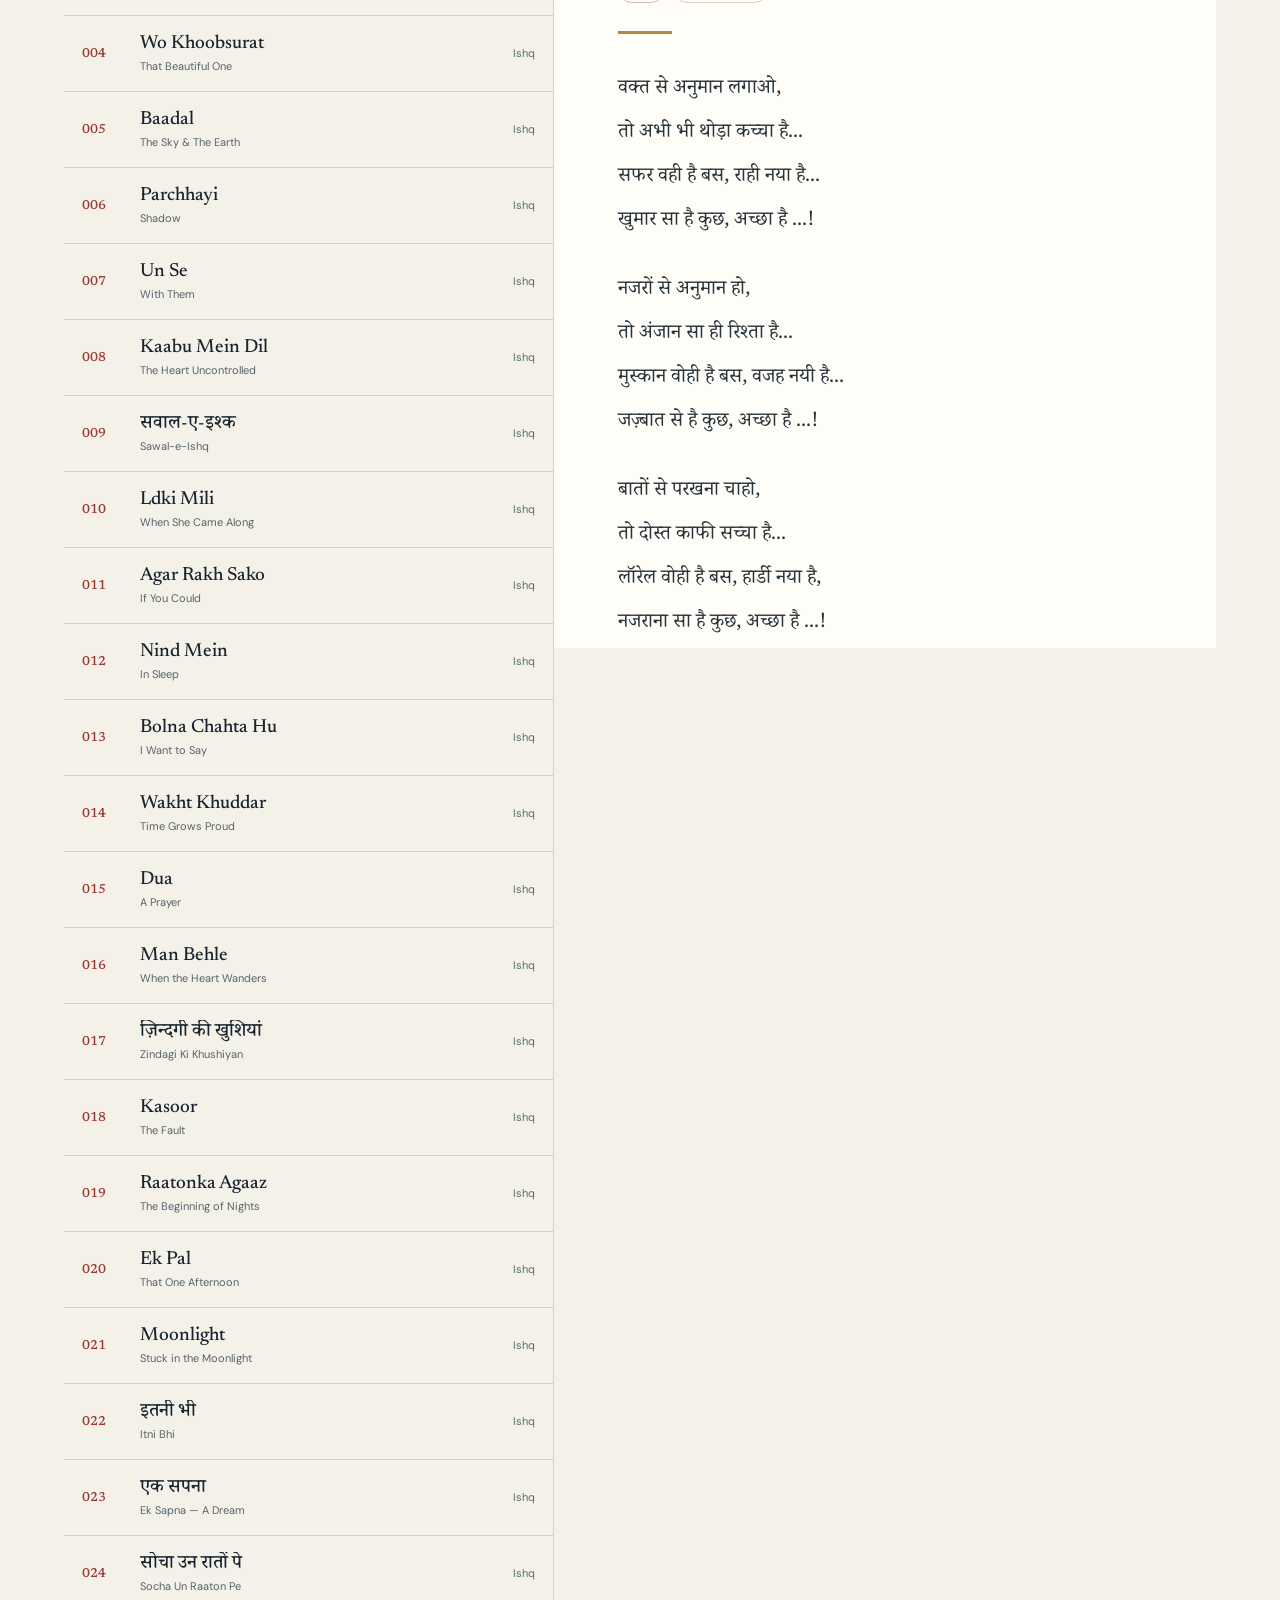
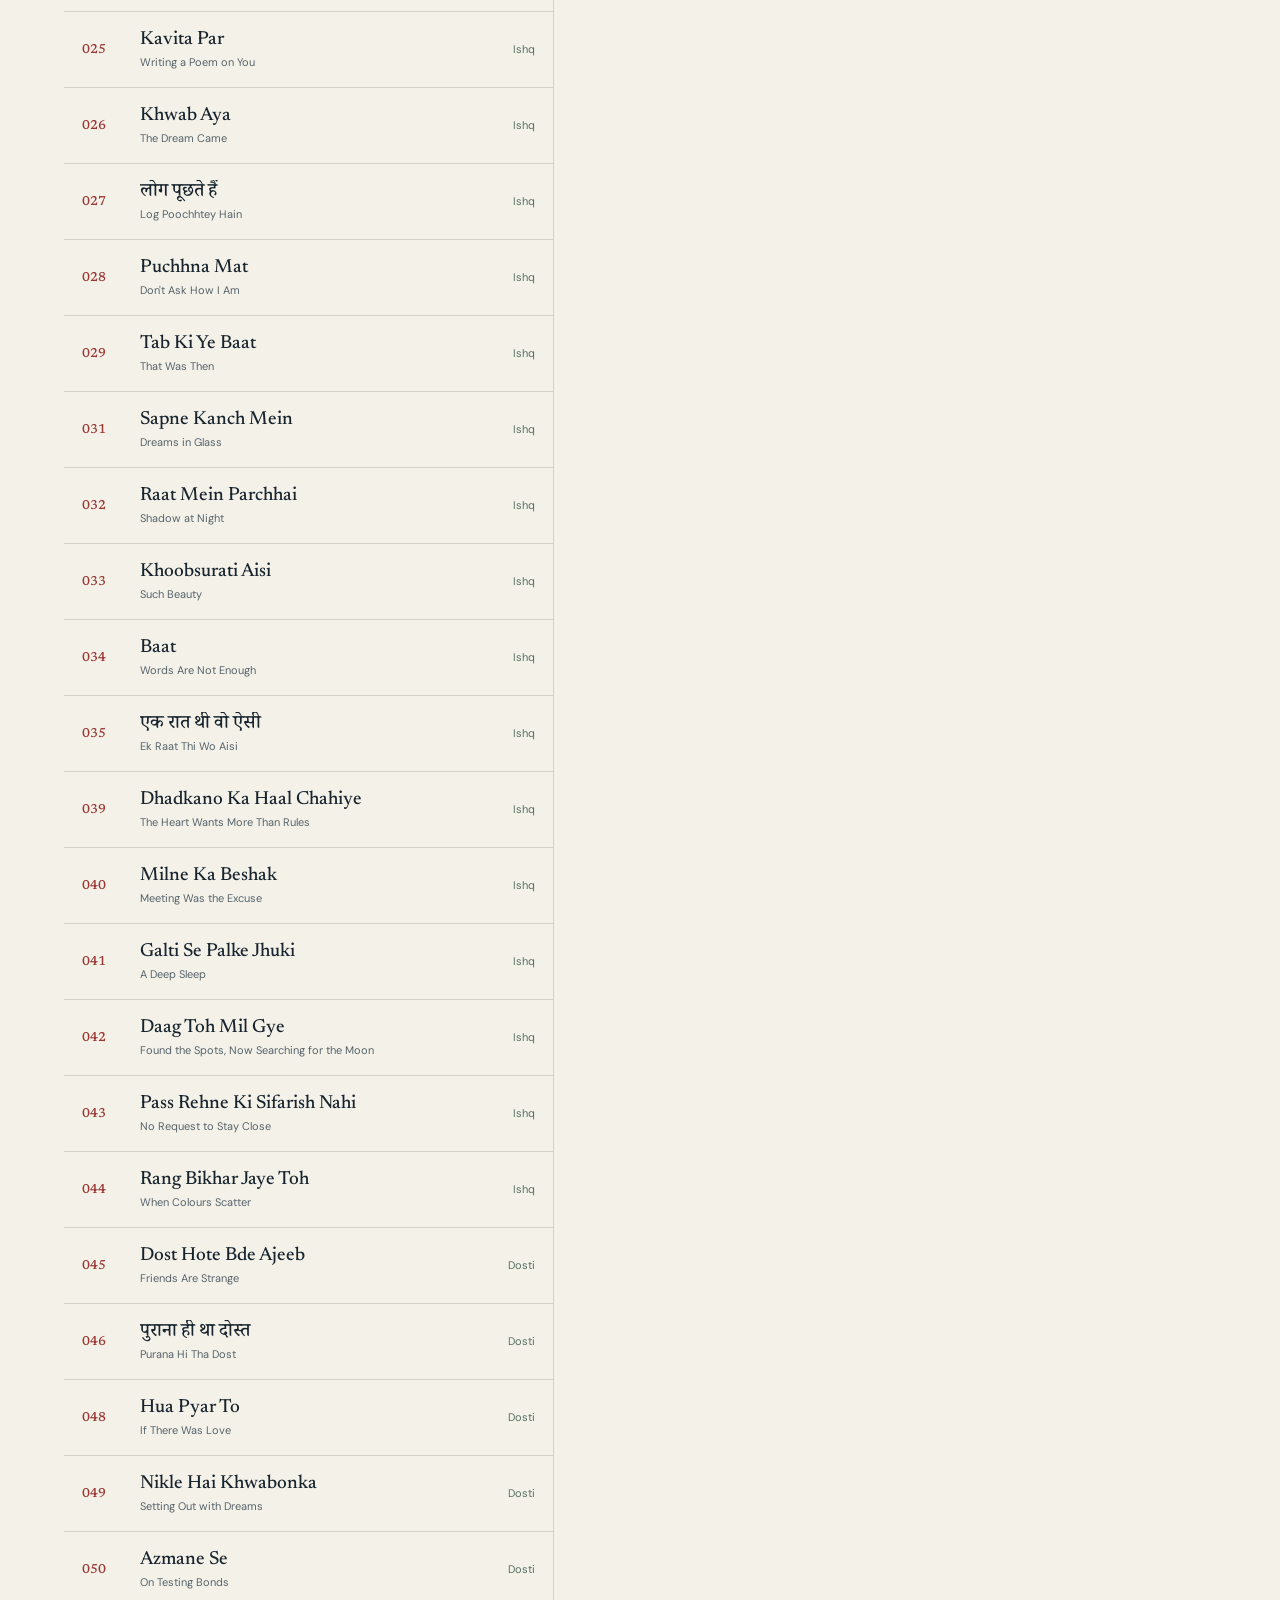
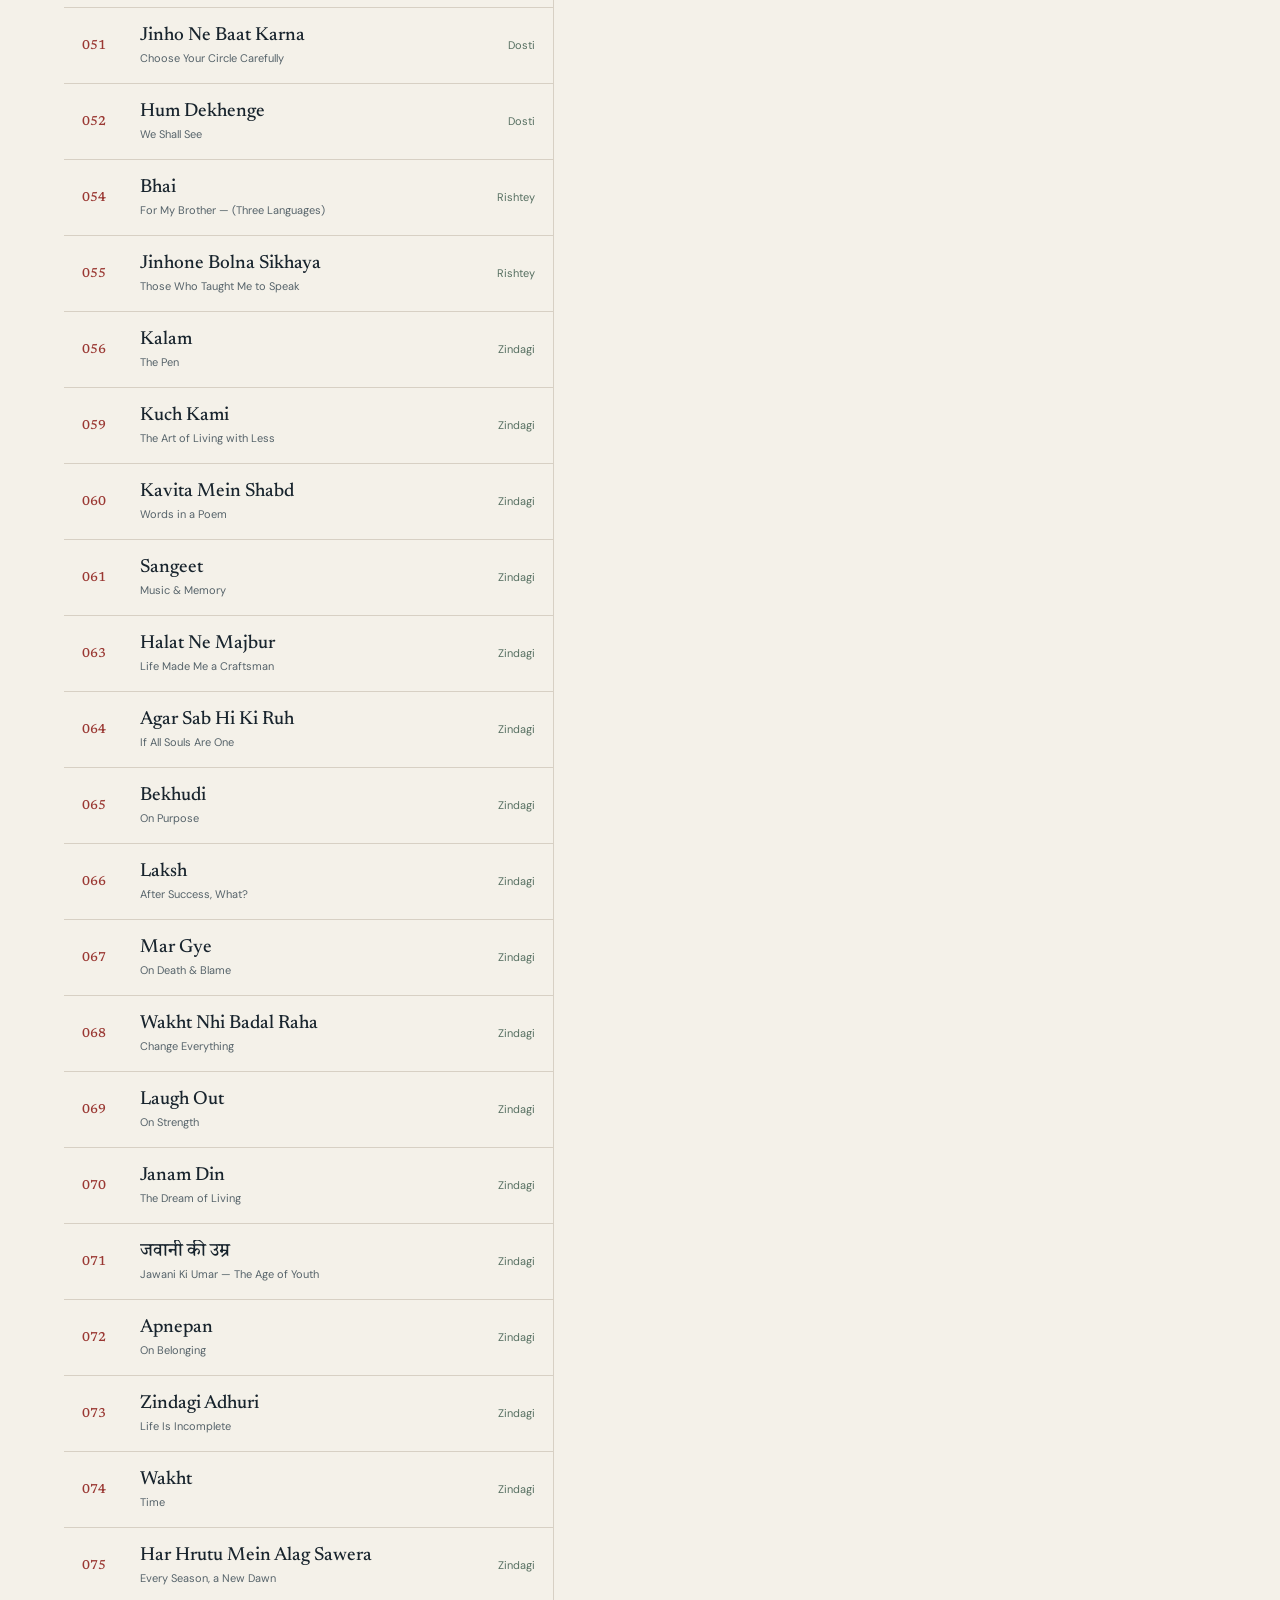
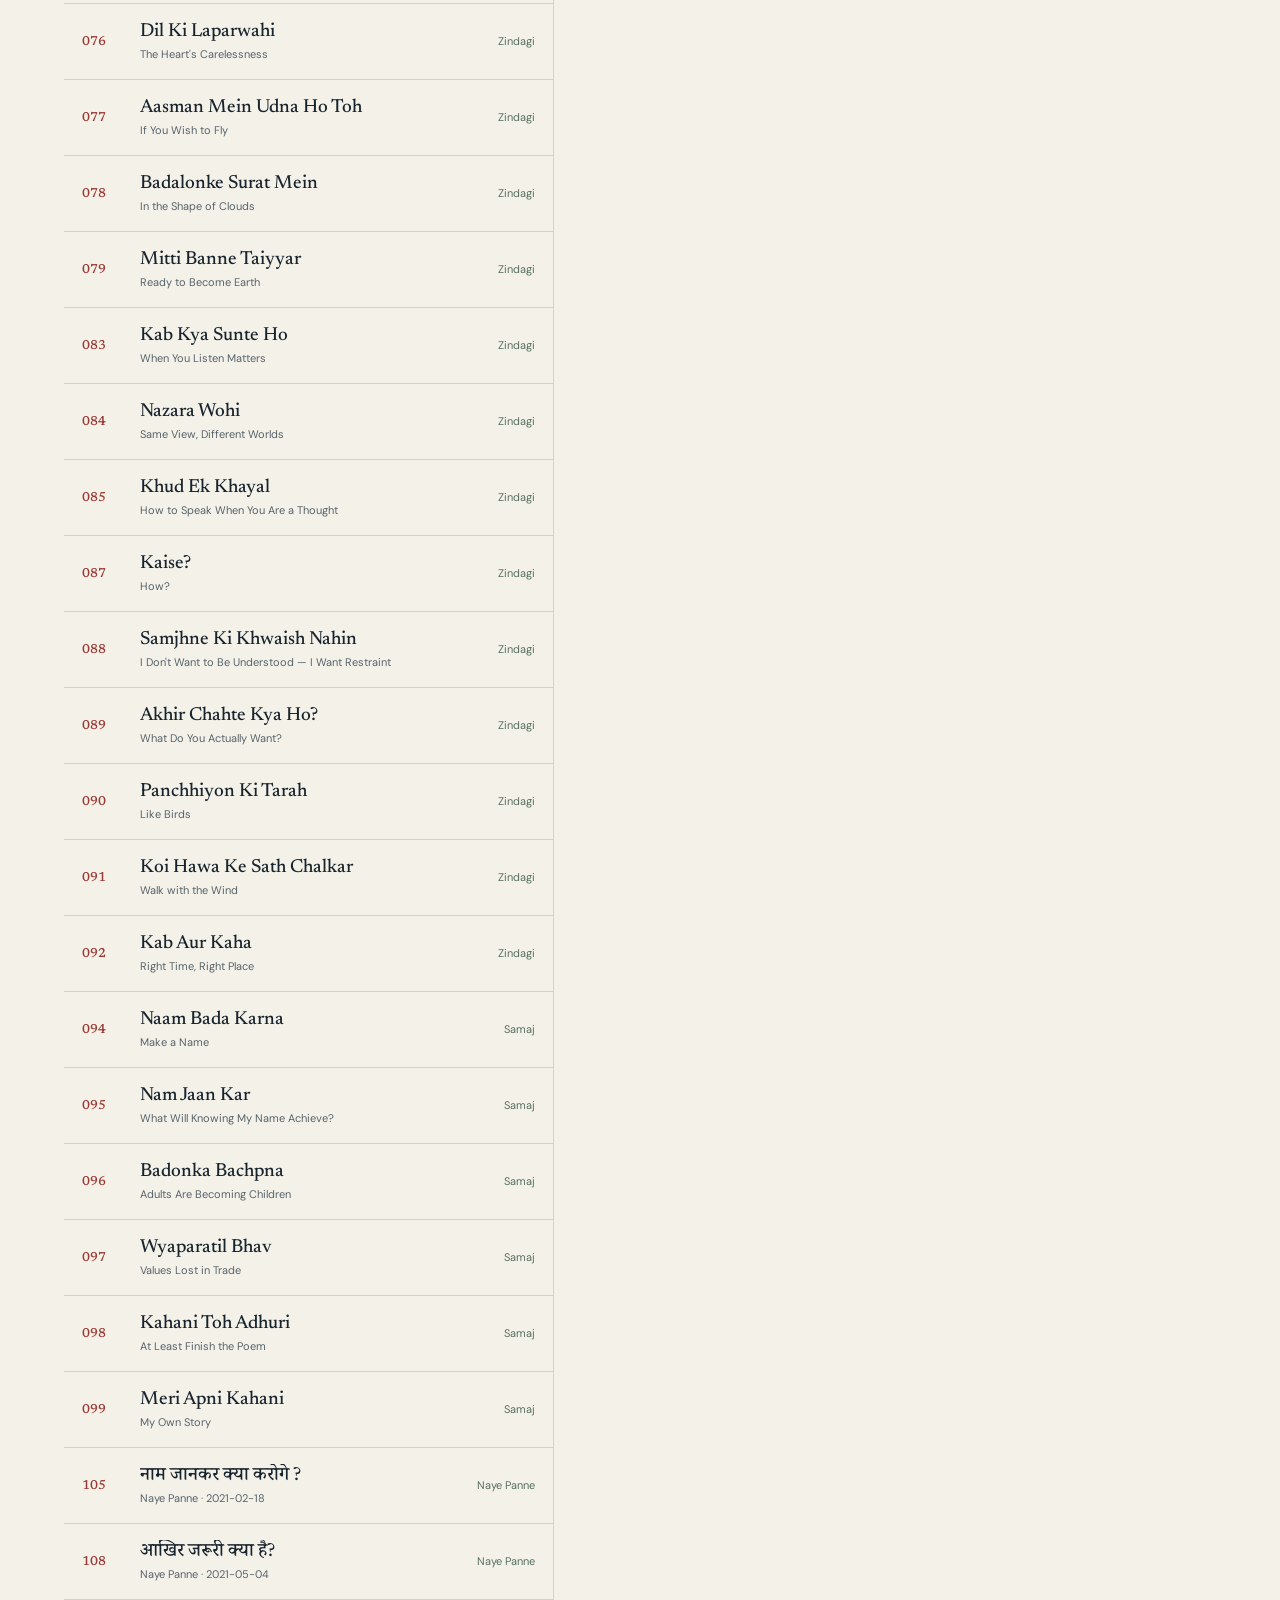
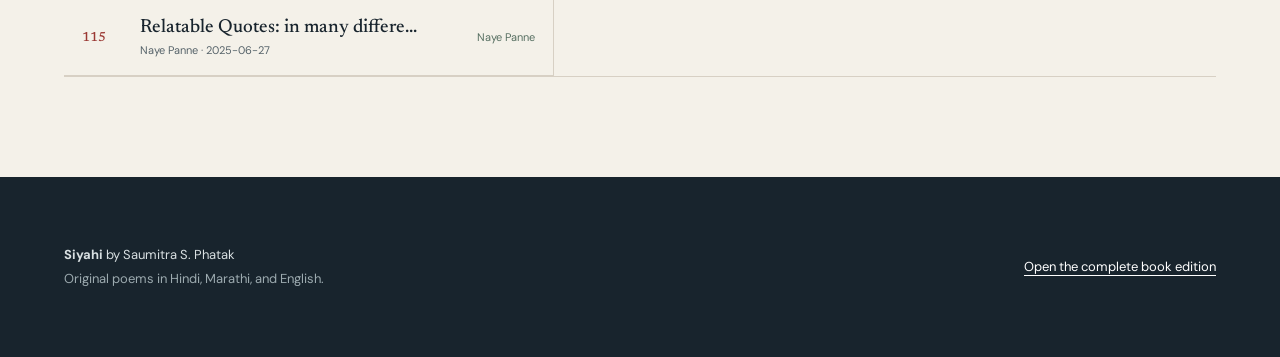
==== commit df1f7c89: "..." ====
--- a/index.html
+++ b/index.html
@@ -4,14 +4,14 @@
   <meta charset="utf-8">
   <meta name="viewport" content="width=device-width, initial-scale=1">
   <title>Siyahi | Poems by Saumitra S. Phatak</title>
-  <meta name="description" content="Read 153 poems by Saumitra S. Phatak in Hindi, Marathi, and English. Browse Siyahi by language, theme, or title.">
+  <meta name="description" content="Read 133 poems by Saumitra S. Phatak in Hindi, Marathi, and English. Browse Siyahi by language, theme, or title.">
   <meta name="author" content="Saumitra S. Phatak">
   <meta name="theme-color" content="#18242d">
   <link rel="canonical" href="https://saumitraphatak.github.io/siyahi-poetry/">
 
   <meta property="og:type" content="website">
   <meta property="og:title" content="Siyahi | Hindi, Marathi & English Poetry">
-  <meta property="og:description" content="An online archive of 153 poems on love, friendship, family, life, and society.">
+  <meta property="og:description" content="An online archive of 133 poems on love, friendship, family, life, and society.">
   <meta property="og:url" content="https://saumitraphatak.github.io/siyahi-poetry/">
   <meta property="og:site_name" content="Siyahi">
   <meta property="og:image" content="https://saumitraphatak.github.io/siyahi-poetry/assets/siyahi-cover.png">
@@ -22,7 +22,7 @@
     "@context": "https://schema.org",
     "@type": "CollectionPage",
     "name": "Siyahi",
-    "description": "A collection of 153 poems in Hindi, Marathi, and English.",
+    "description": "A collection of 133 poems in Hindi, Marathi, and English.",
     "url": "https://saumitraphatak.github.io/siyahi-poetry/",
     "inLanguage": ["hi", "mr", "en"],
     "author": {
@@ -32,7 +32,7 @@
     },
     "mainEntity": {
       "@type": "ItemList",
-      "numberOfItems": 153,
+      "numberOfItems": 133,
       "itemListOrder": "https://schema.org/ItemListOrderAscending"
     }
   }
@@ -77,7 +77,7 @@
           <a href="#moods">Browse by mood</a>
         </div>
         <div class="collection-facts" aria-label="Collection facts">
-          <span><strong>153</strong> poems</span>
+          <span><strong>133</strong> poems</span>
           <span><strong>3</strong> languages</span>
           <span><strong>7</strong> themes</span>
         </div>
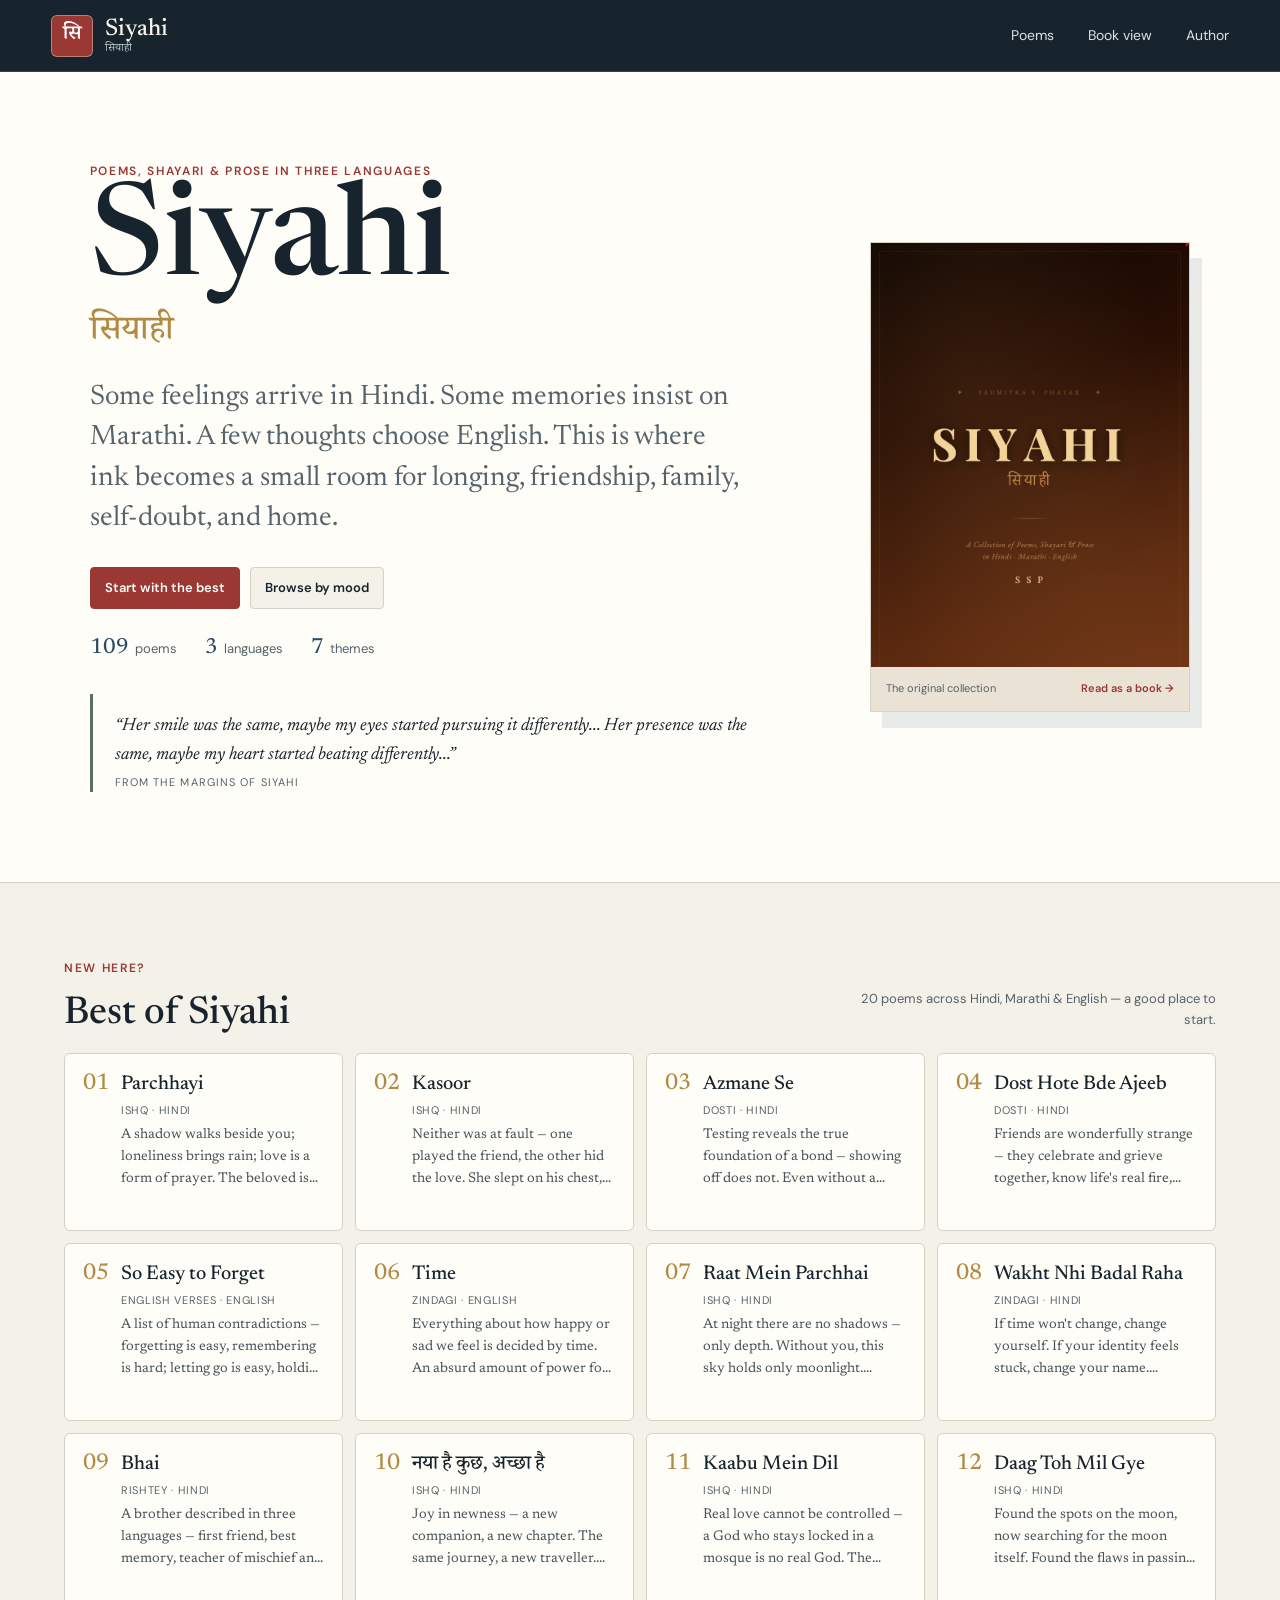
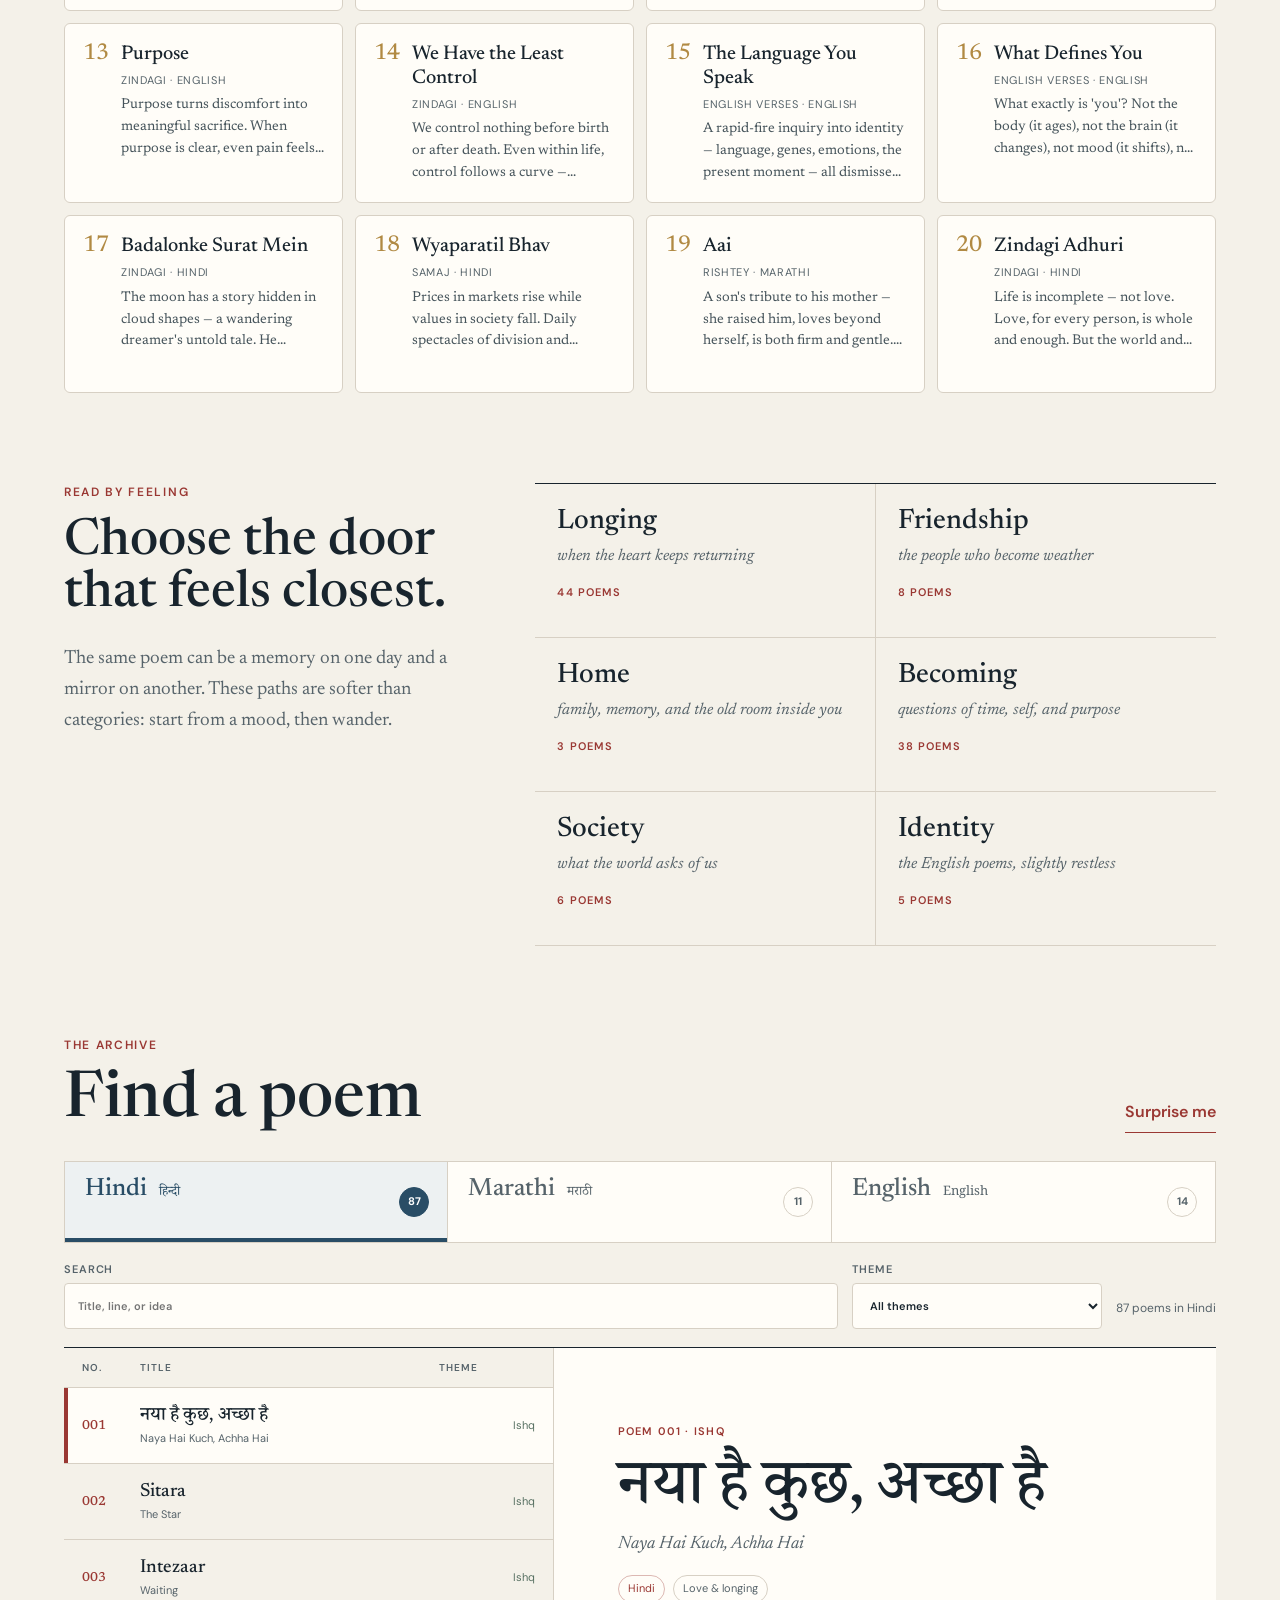
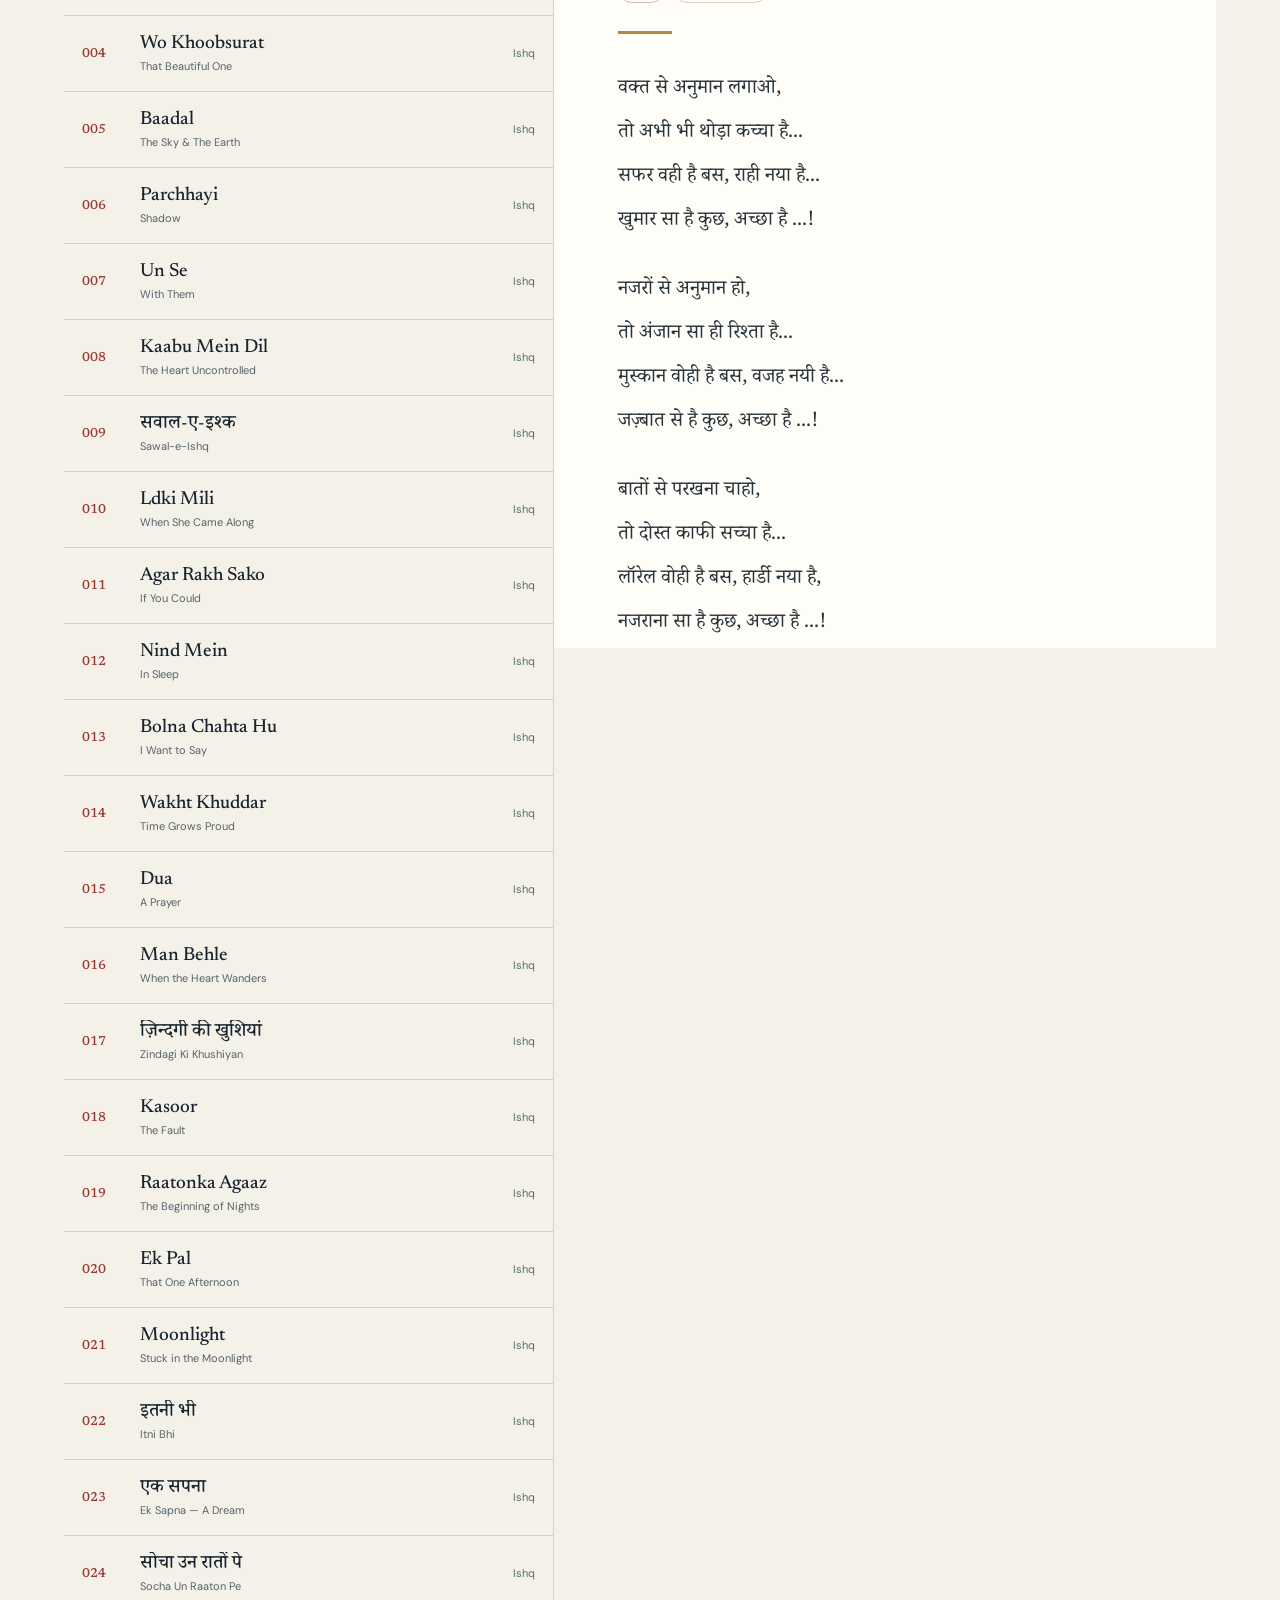
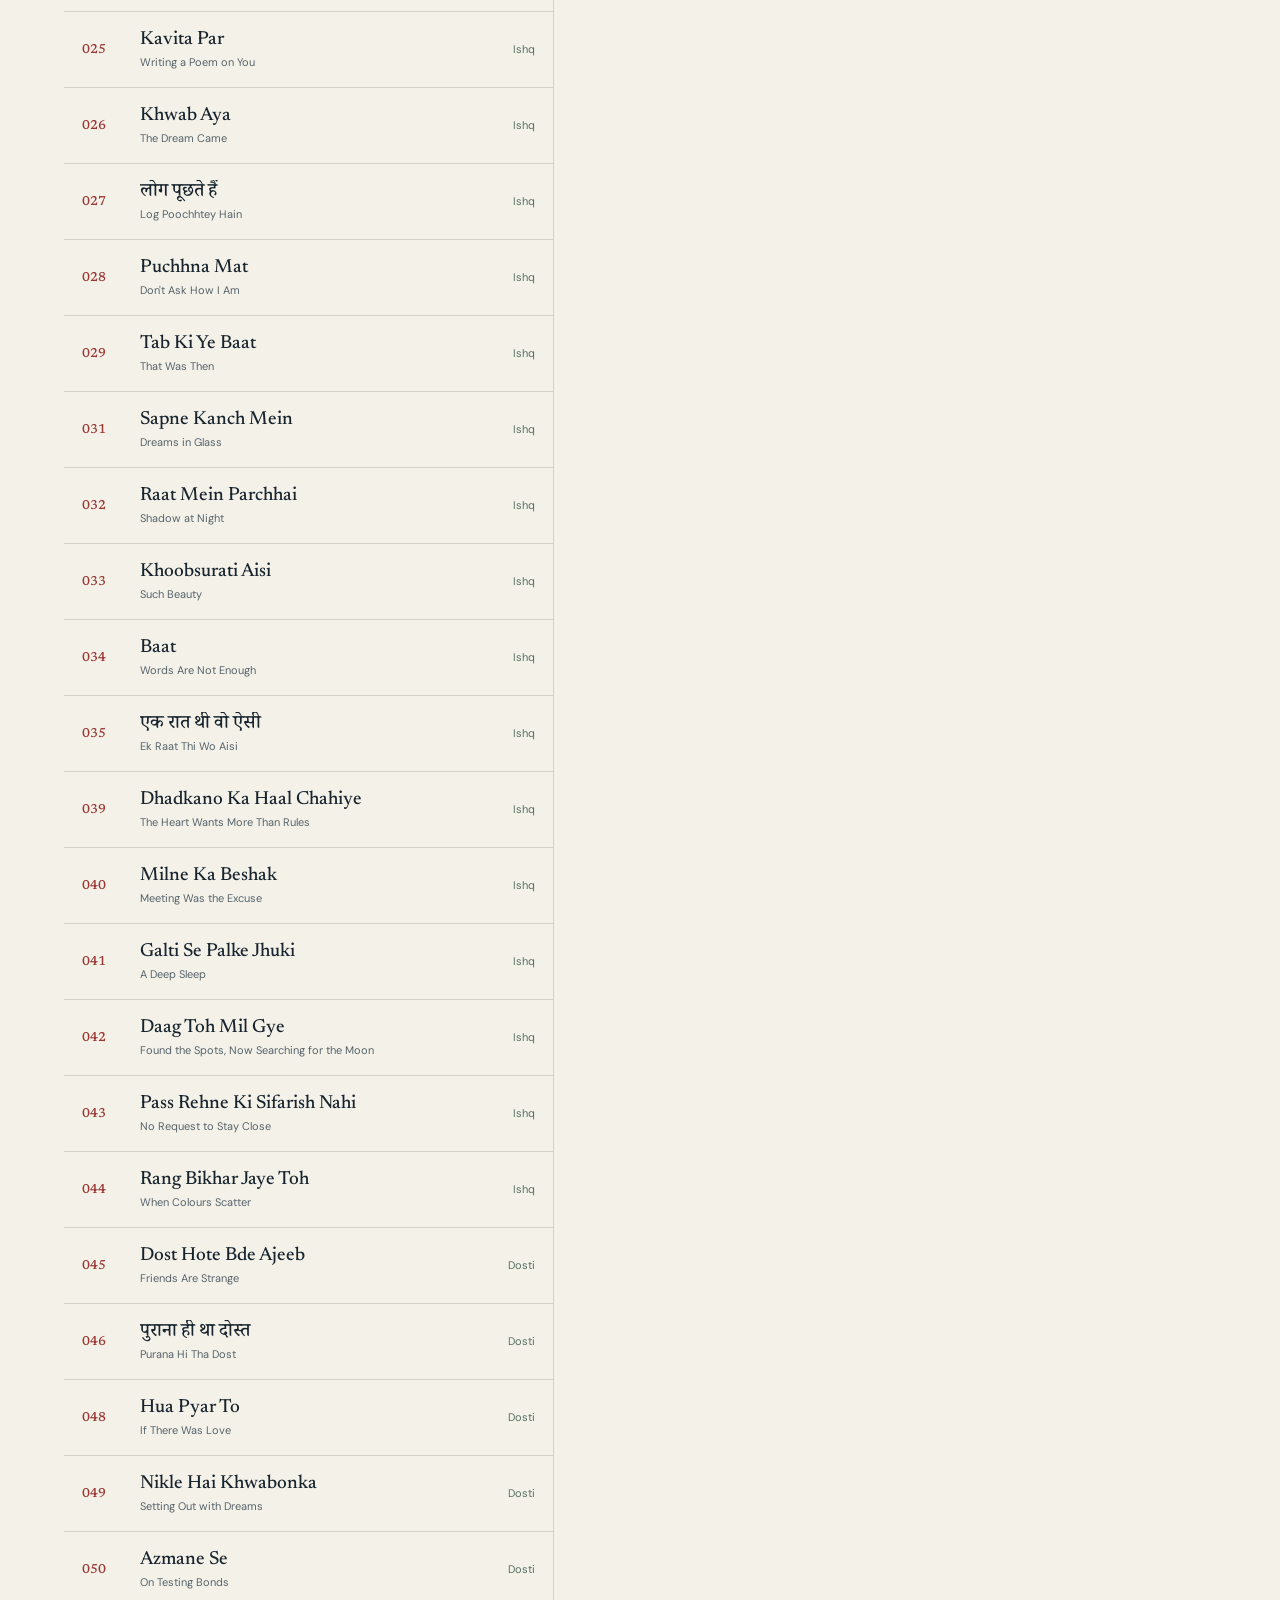
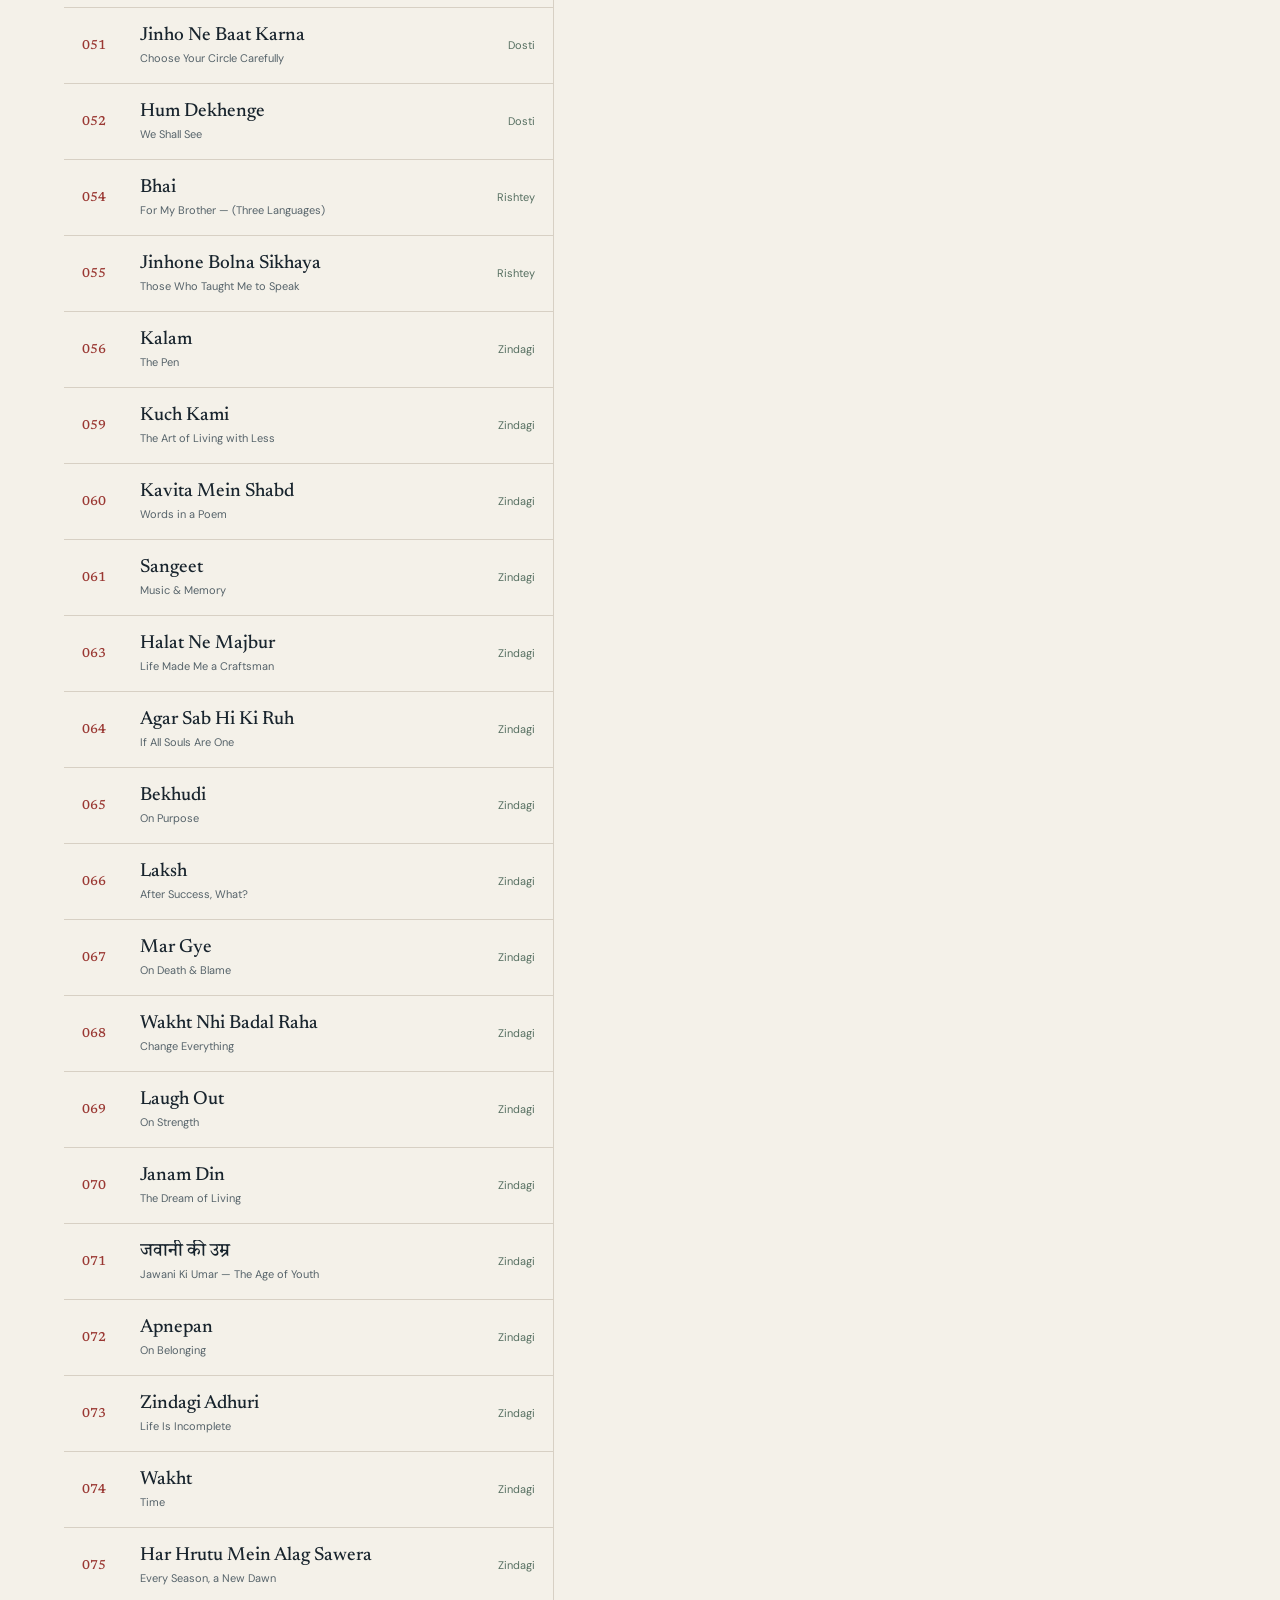
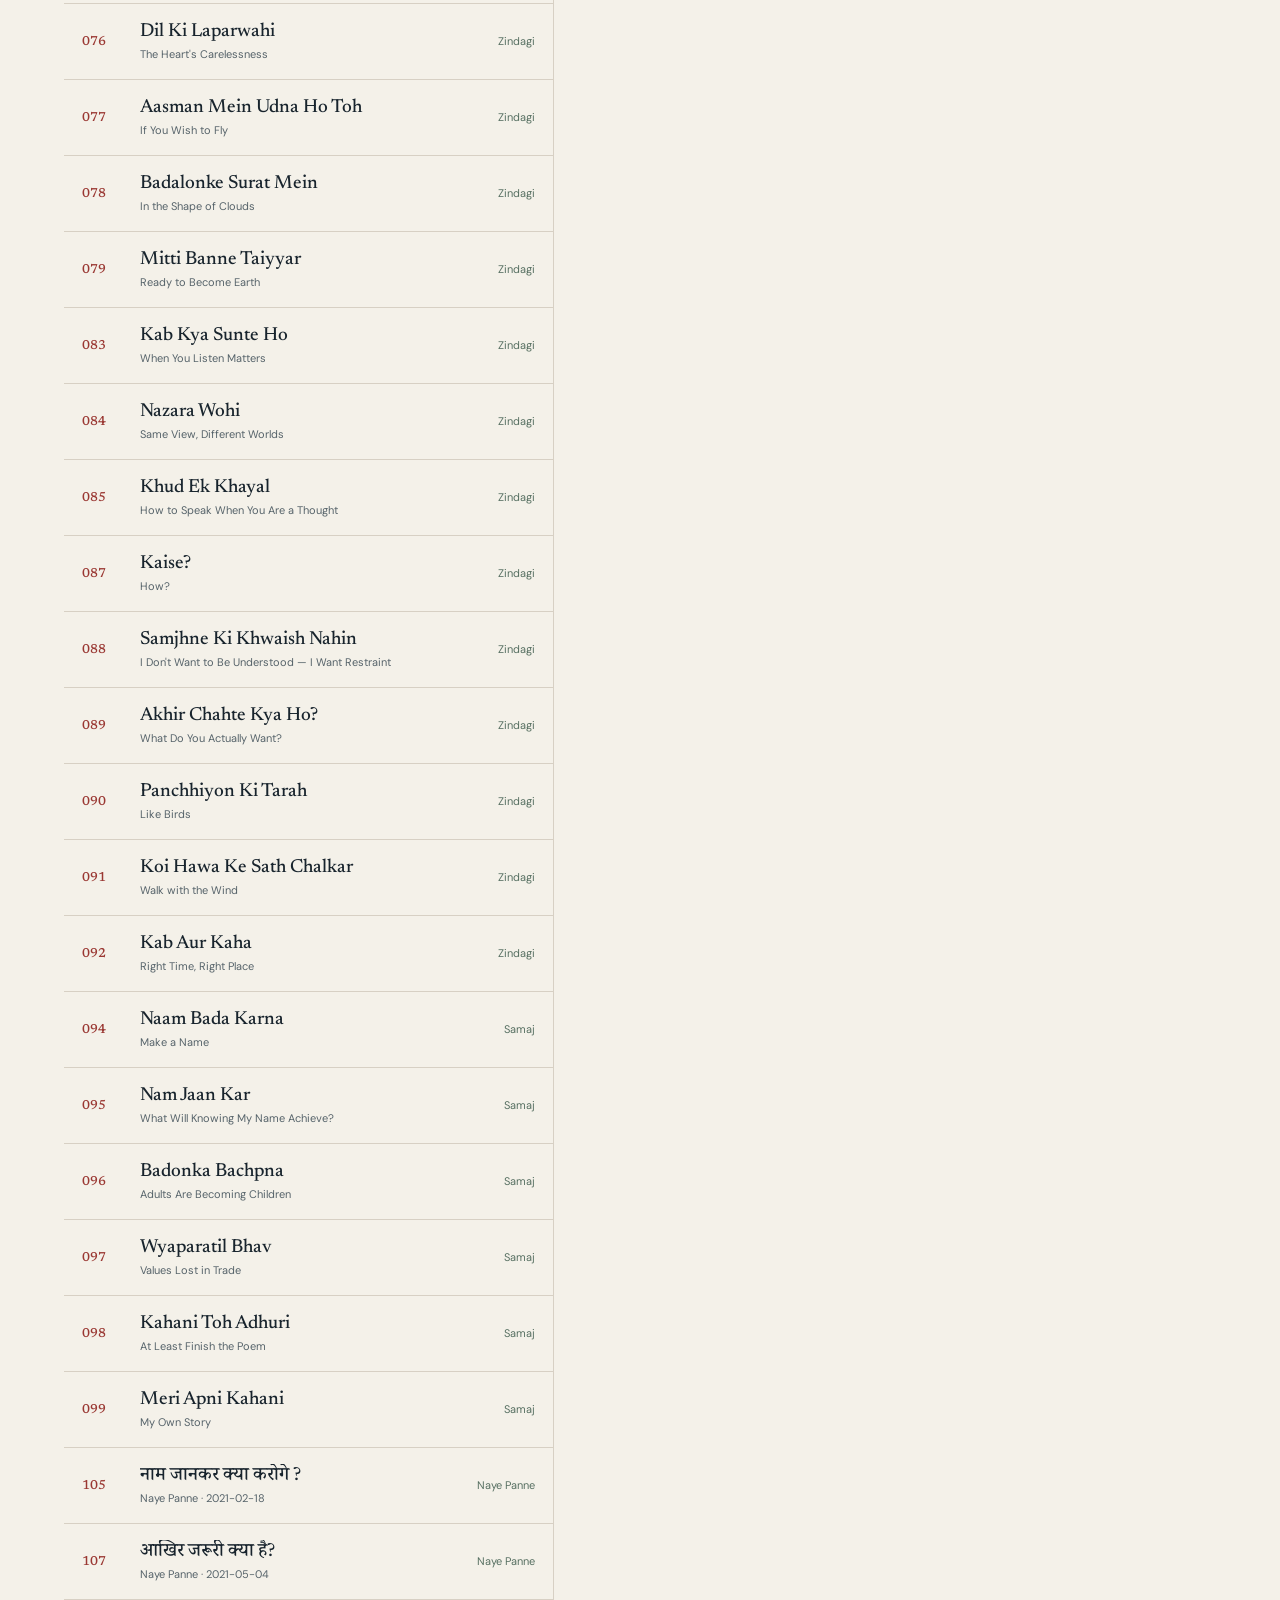
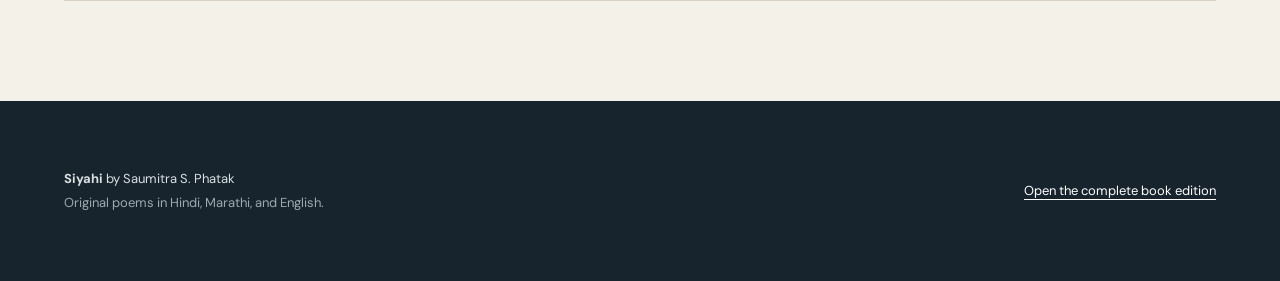
==== commit b21d1bec: "..." ====
--- a/index.html
+++ b/index.html
@@ -4,14 +4,14 @@
   <meta charset="utf-8">
   <meta name="viewport" content="width=device-width, initial-scale=1">
   <title>Siyahi | Poems by Saumitra S. Phatak</title>
-  <meta name="description" content="Read 133 poems by Saumitra S. Phatak in Hindi, Marathi, and English. Browse Siyahi by language, theme, or title.">
+  <meta name="description" content="Read 109 poems by Saumitra S. Phatak in Hindi, Marathi, and English. Browse Siyahi by language, theme, or title.">
   <meta name="author" content="Saumitra S. Phatak">
   <meta name="theme-color" content="#18242d">
   <link rel="canonical" href="https://saumitraphatak.github.io/siyahi-poetry/">
 
   <meta property="og:type" content="website">
   <meta property="og:title" content="Siyahi | Hindi, Marathi & English Poetry">
-  <meta property="og:description" content="An online archive of 133 poems on love, friendship, family, life, and society.">
+  <meta property="og:description" content="An online archive of 109 poems on love, friendship, family, life, and society.">
   <meta property="og:url" content="https://saumitraphatak.github.io/siyahi-poetry/">
   <meta property="og:site_name" content="Siyahi">
   <meta property="og:image" content="https://saumitraphatak.github.io/siyahi-poetry/assets/siyahi-cover.png">
@@ -22,7 +22,7 @@
     "@context": "https://schema.org",
     "@type": "CollectionPage",
     "name": "Siyahi",
-    "description": "A collection of 133 poems in Hindi, Marathi, and English.",
+    "description": "A collection of 109 poems in Hindi, Marathi, and English.",
     "url": "https://saumitraphatak.github.io/siyahi-poetry/",
     "inLanguage": ["hi", "mr", "en"],
     "author": {
@@ -32,7 +32,7 @@
     },
     "mainEntity": {
       "@type": "ItemList",
-      "numberOfItems": 133,
+      "numberOfItems": 109,
       "itemListOrder": "https://schema.org/ItemListOrderAscending"
     }
   }
@@ -77,7 +77,7 @@
           <a href="#moods">Browse by mood</a>
         </div>
         <div class="collection-facts" aria-label="Collection facts">
-          <span><strong>133</strong> poems</span>
+          <span><strong>109</strong> poems</span>
           <span><strong>3</strong> languages</span>
           <span><strong>7</strong> themes</span>
         </div>
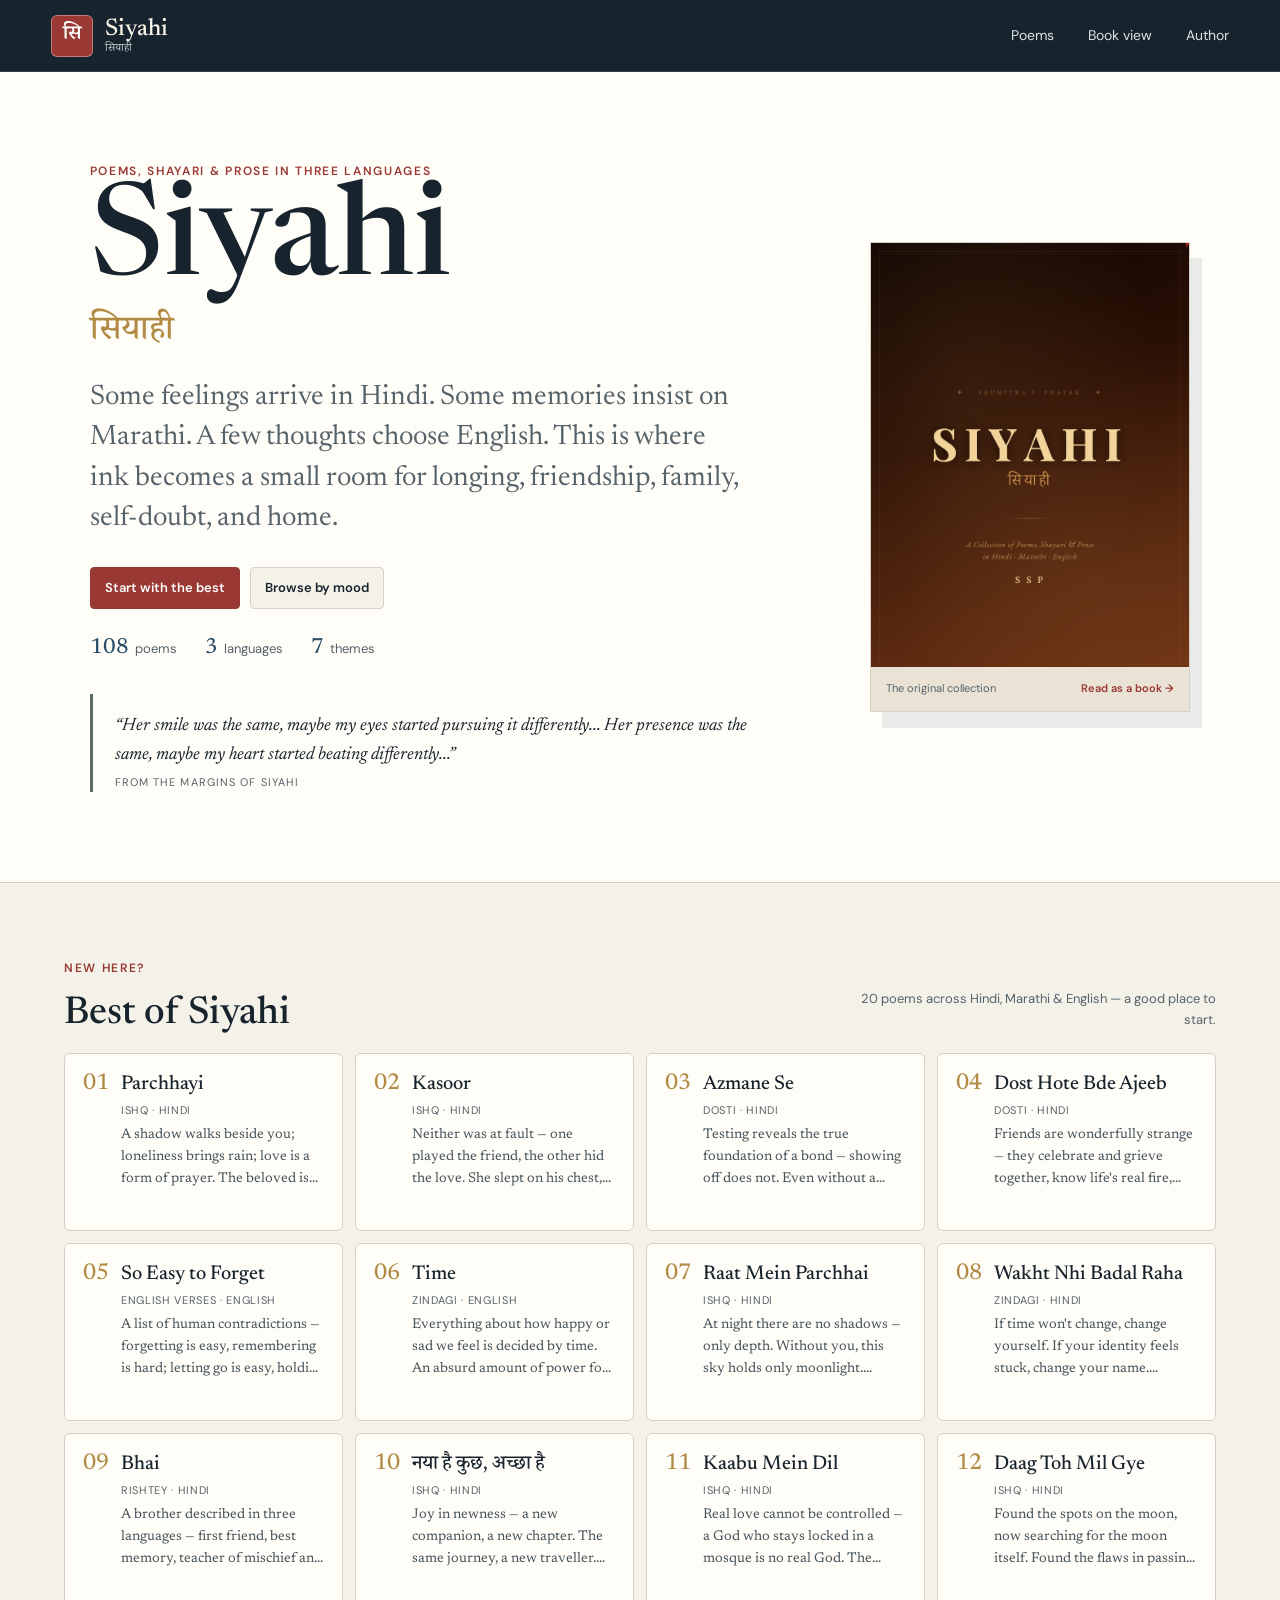
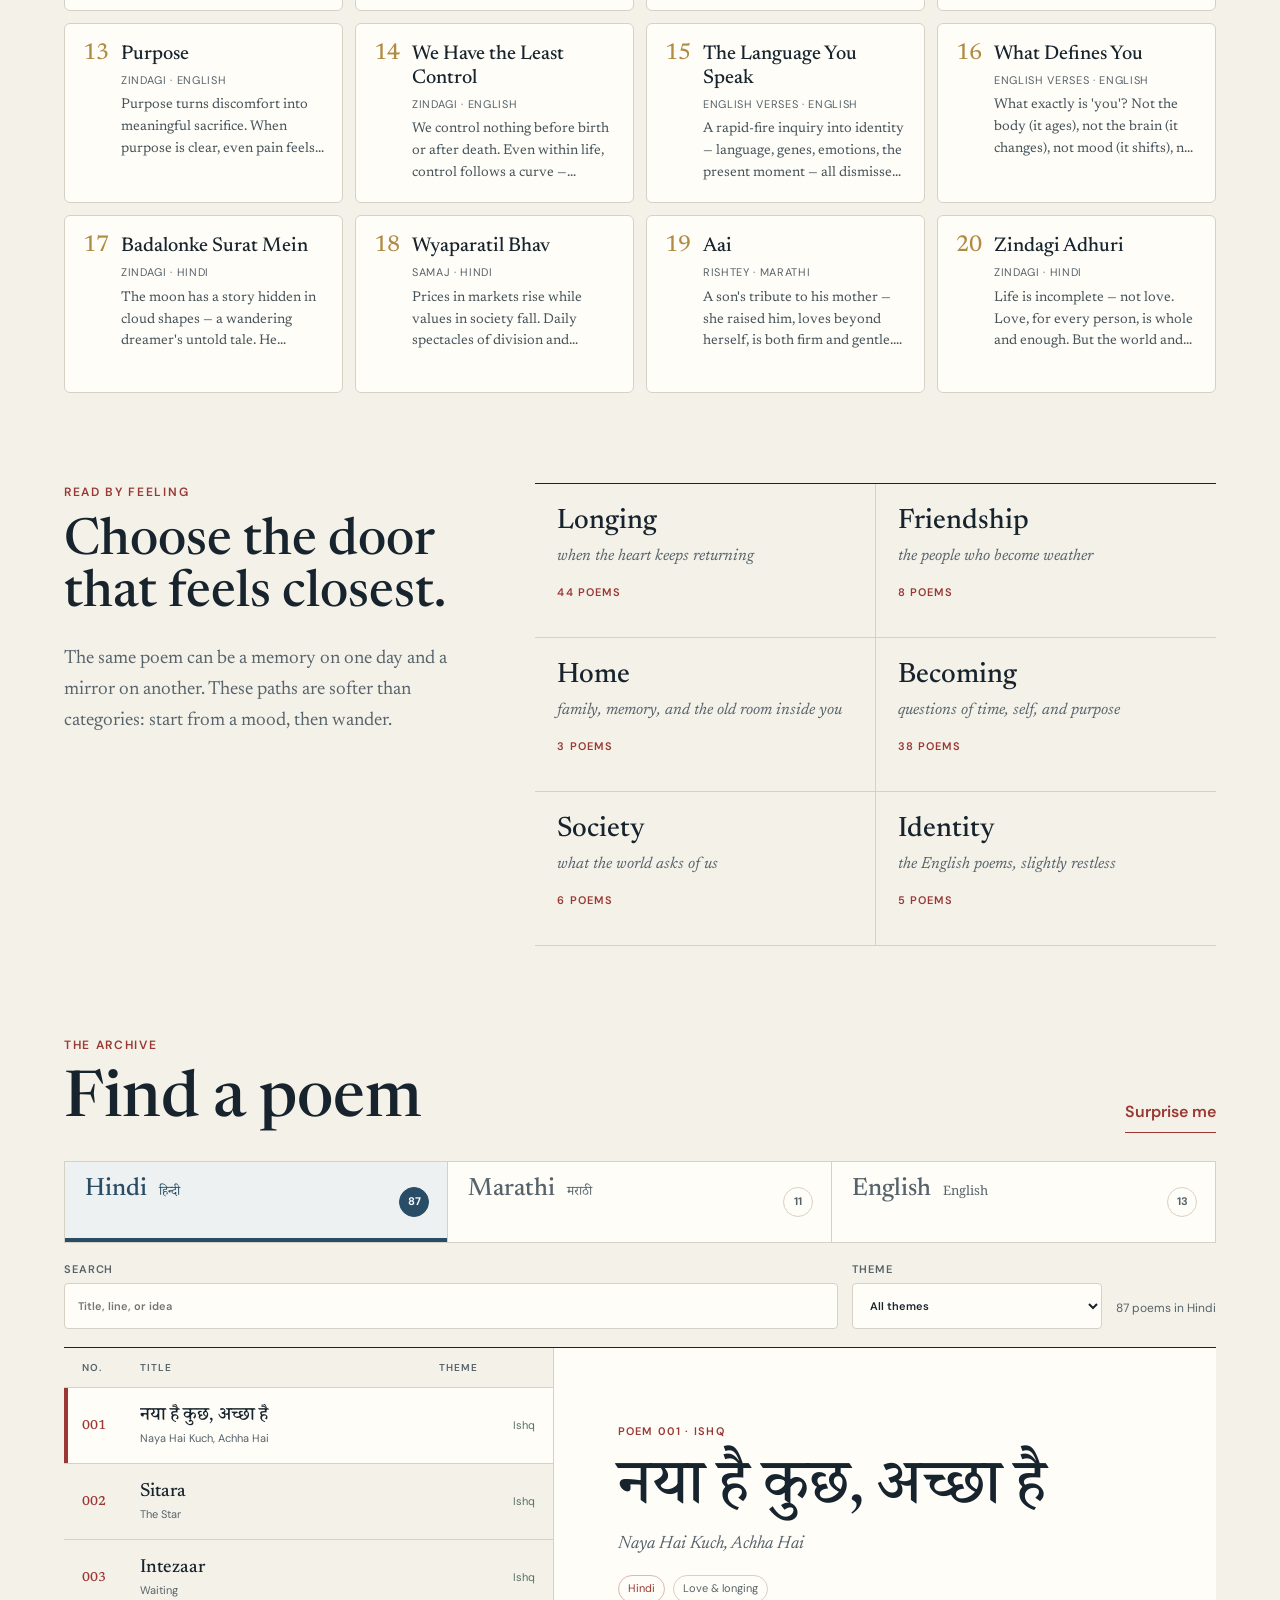
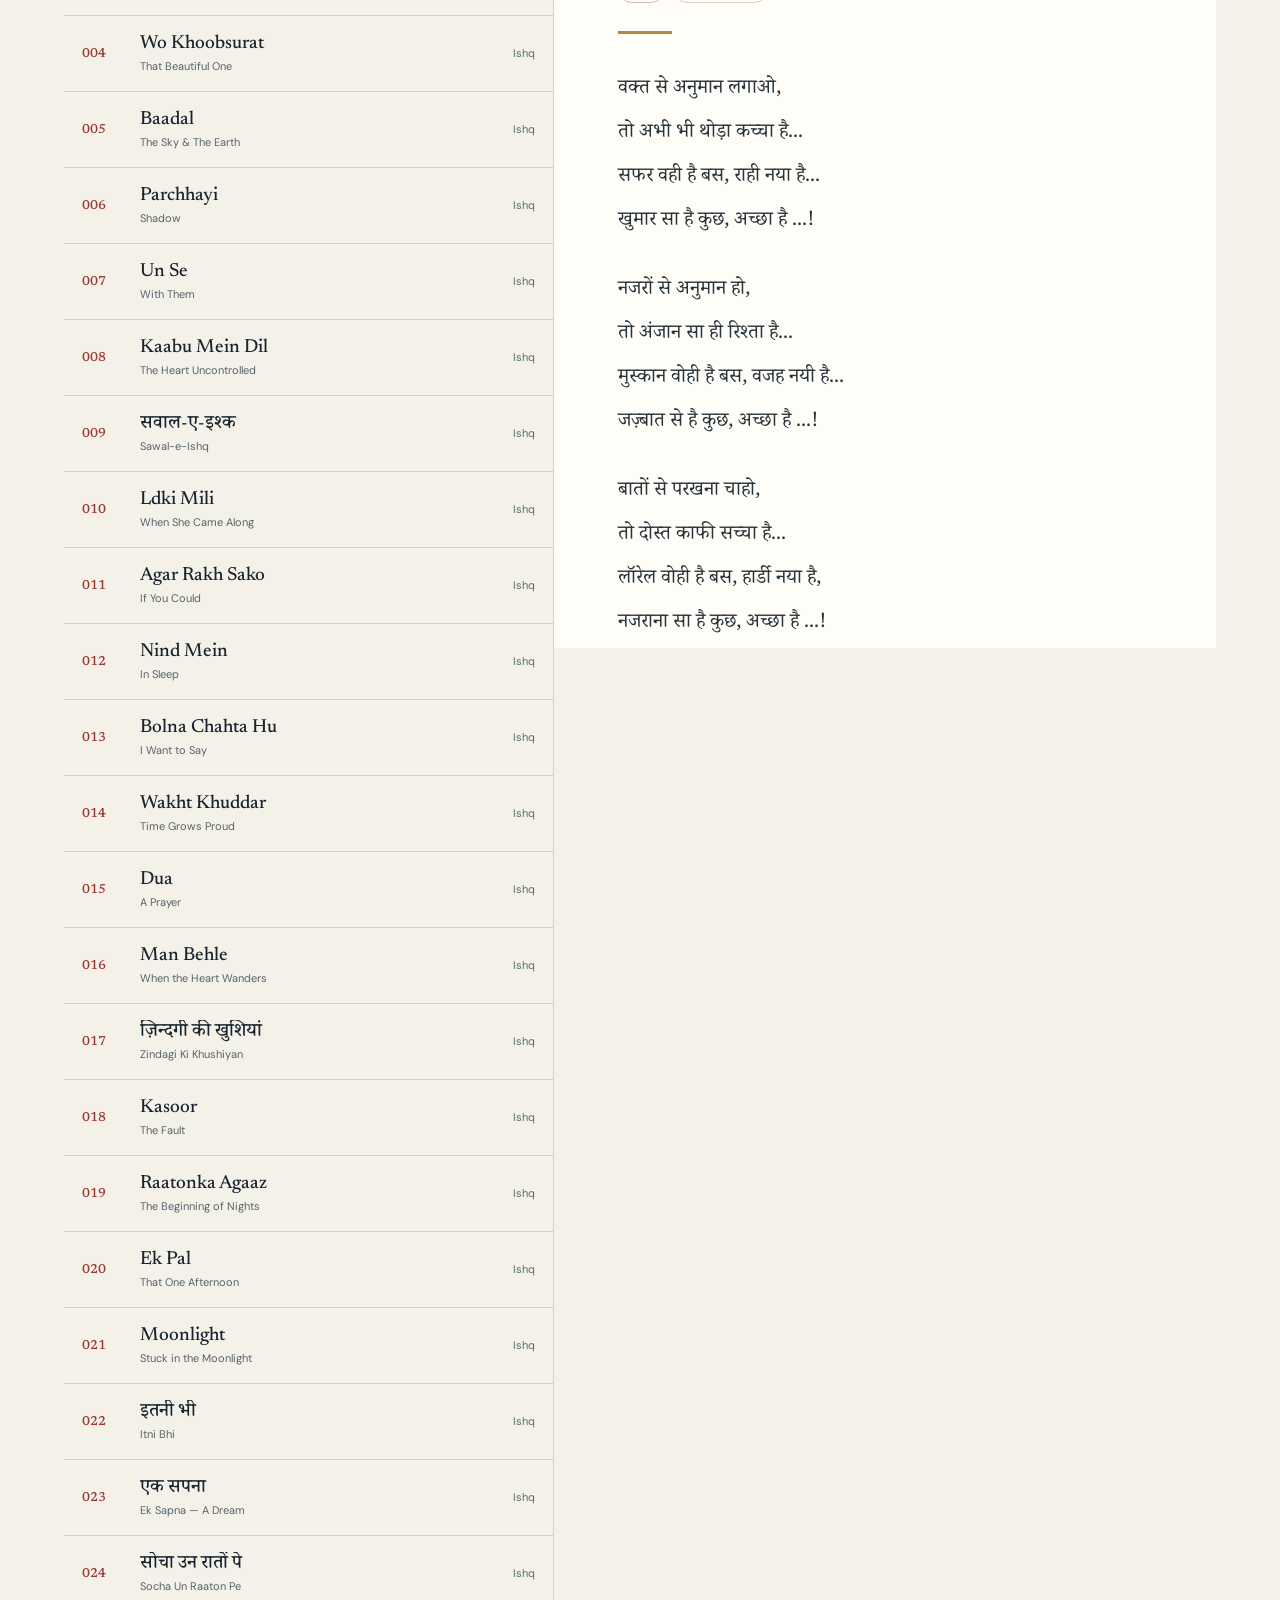
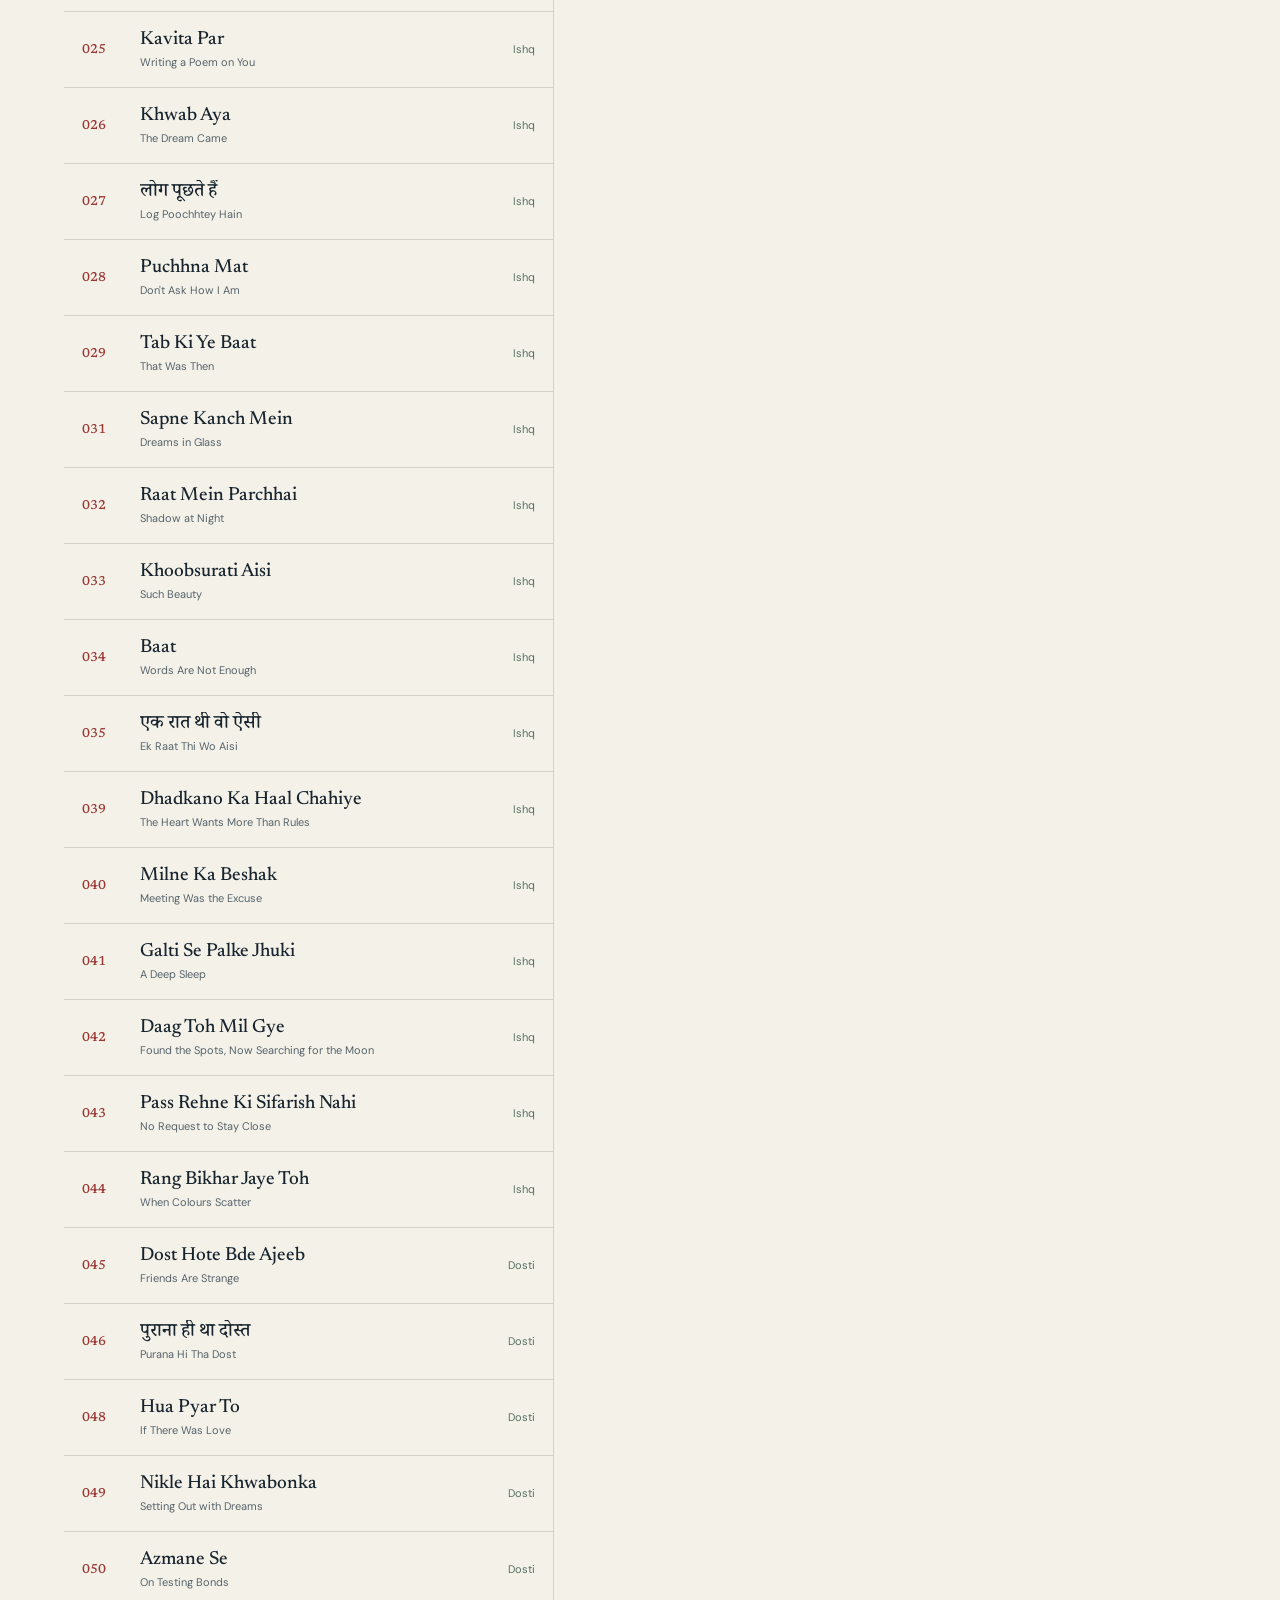
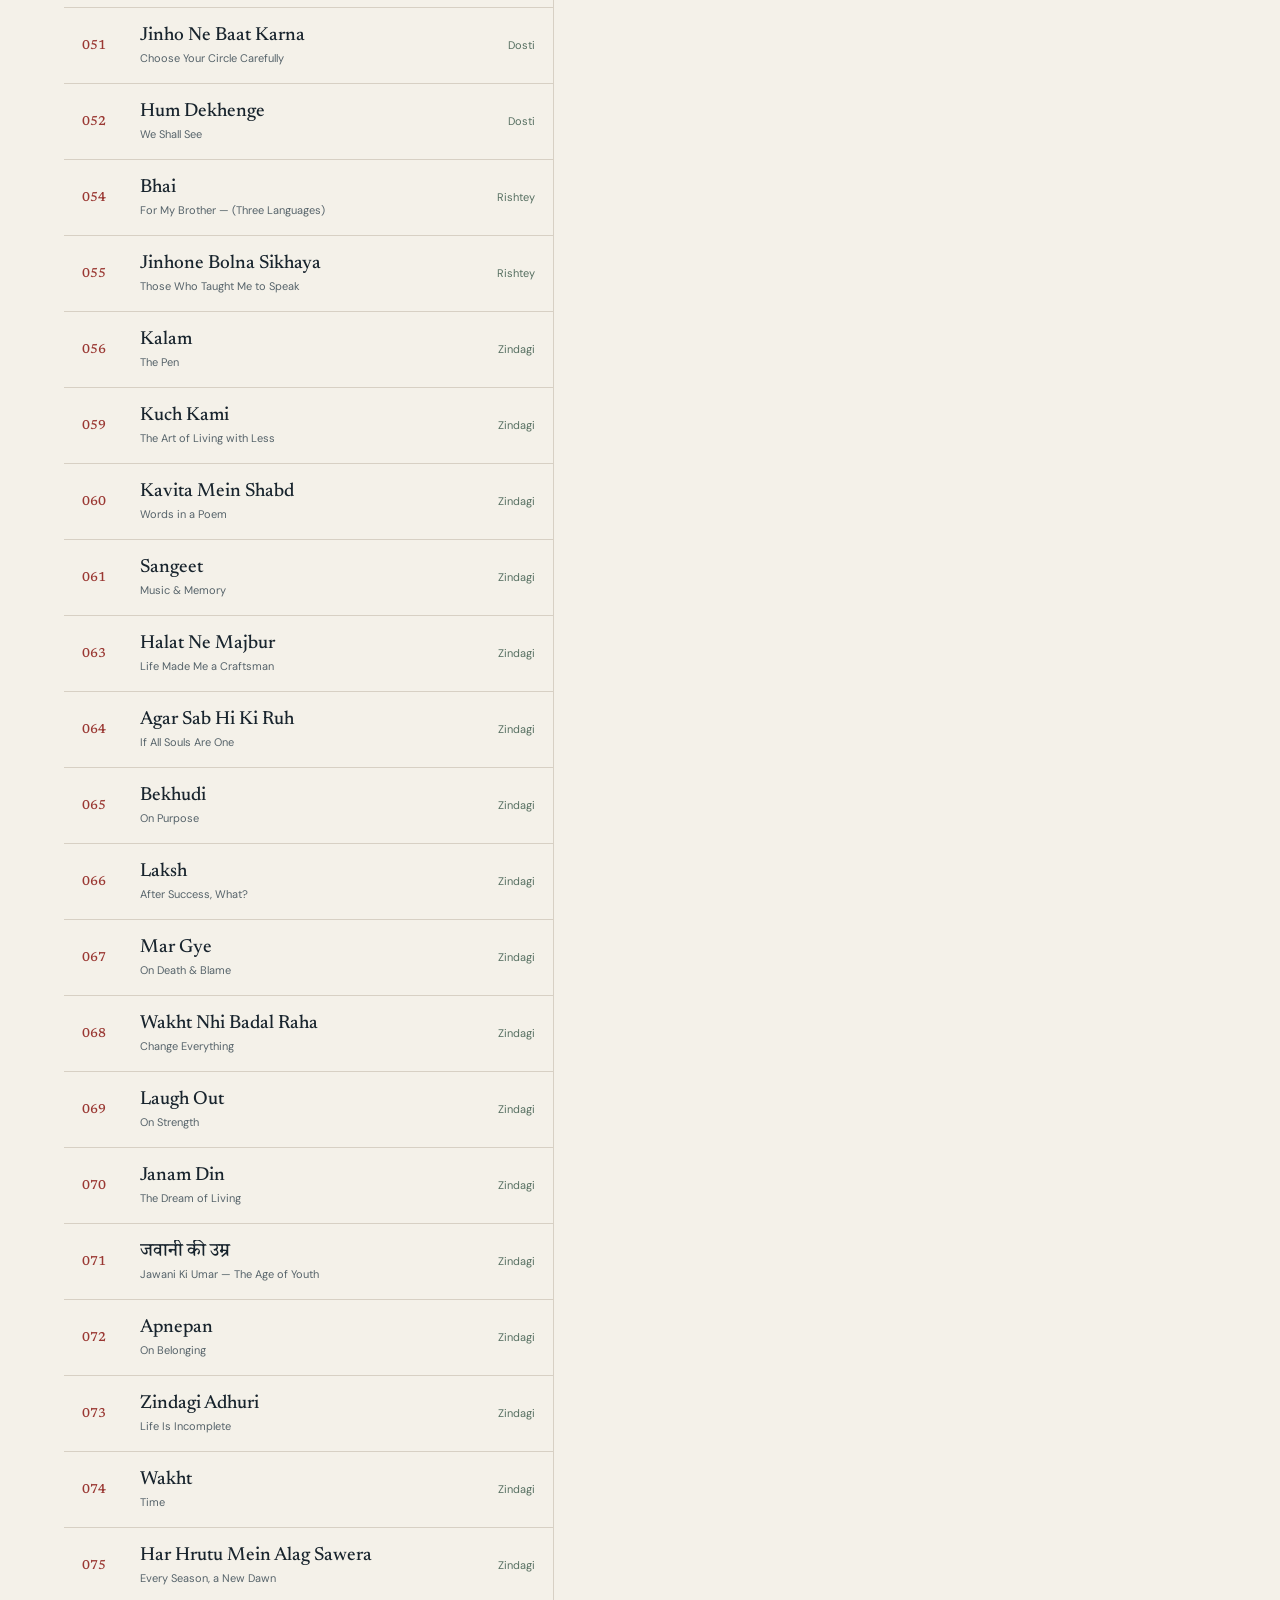
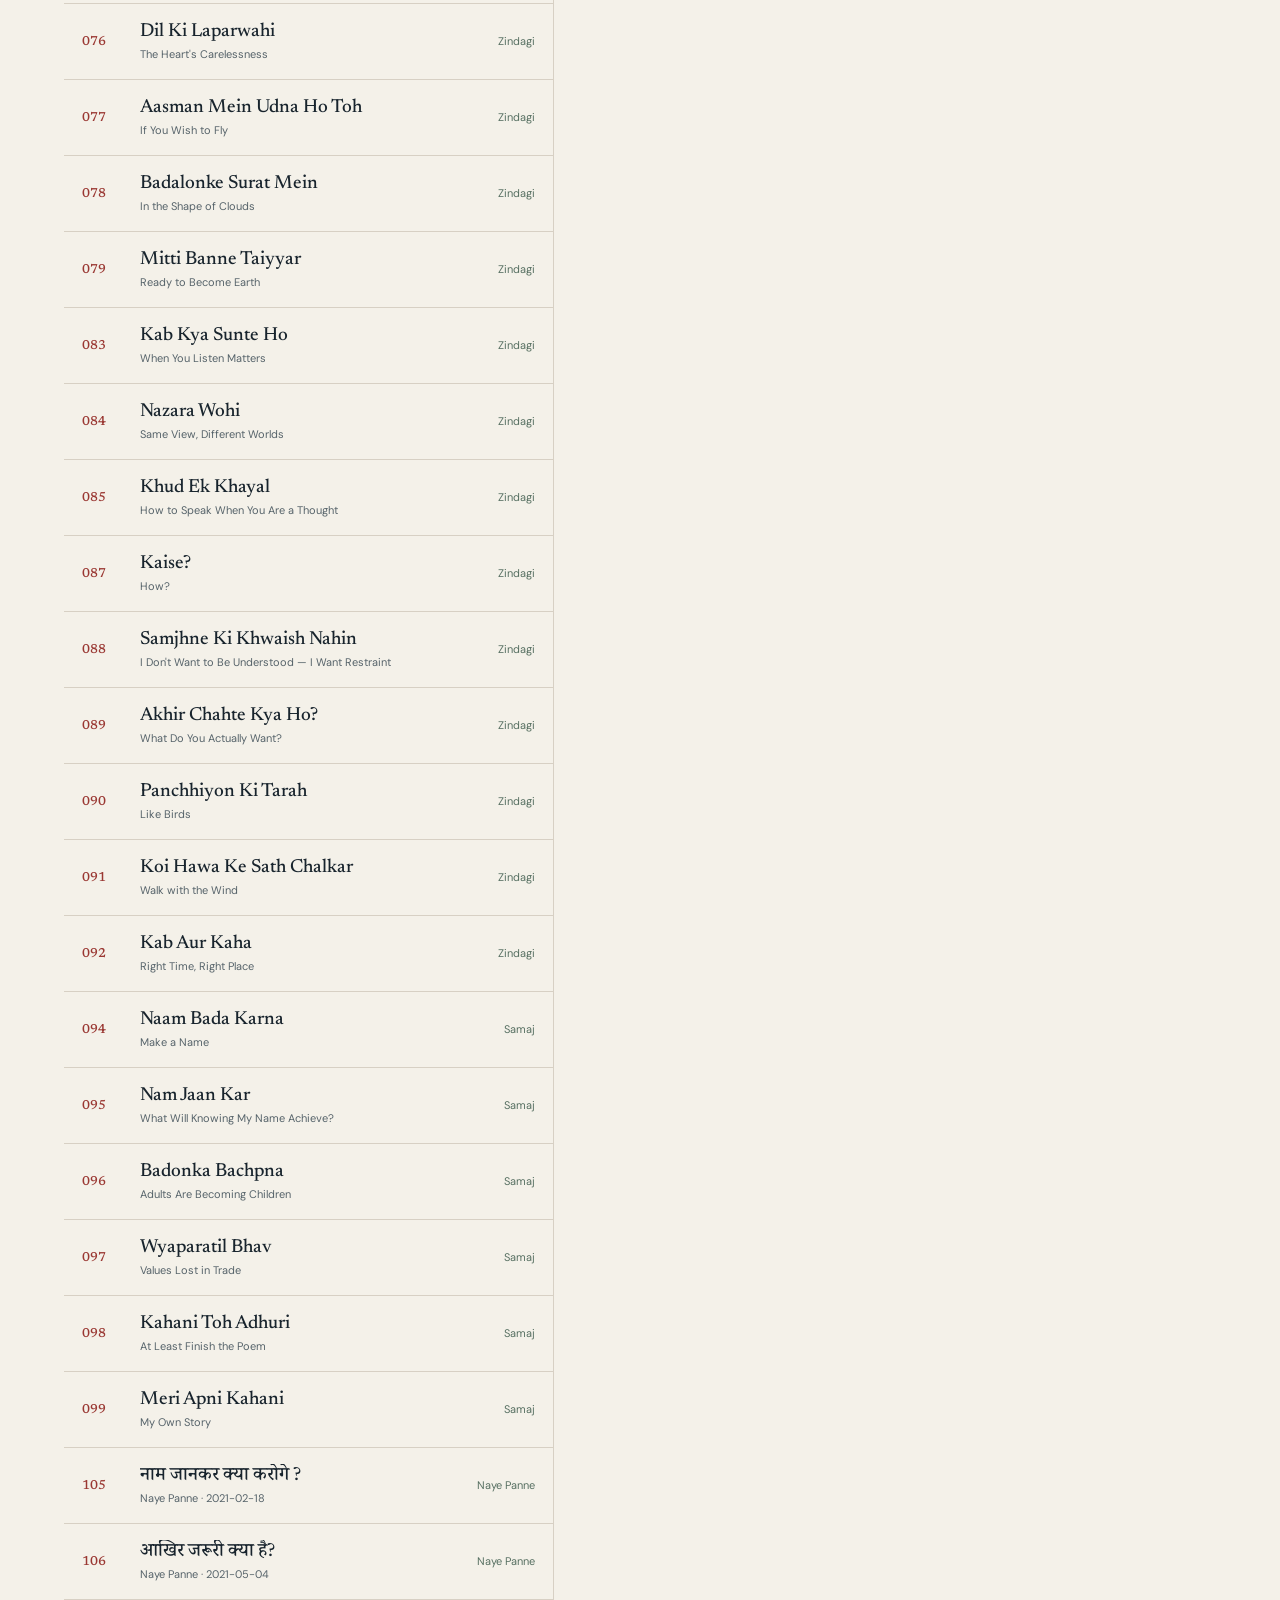
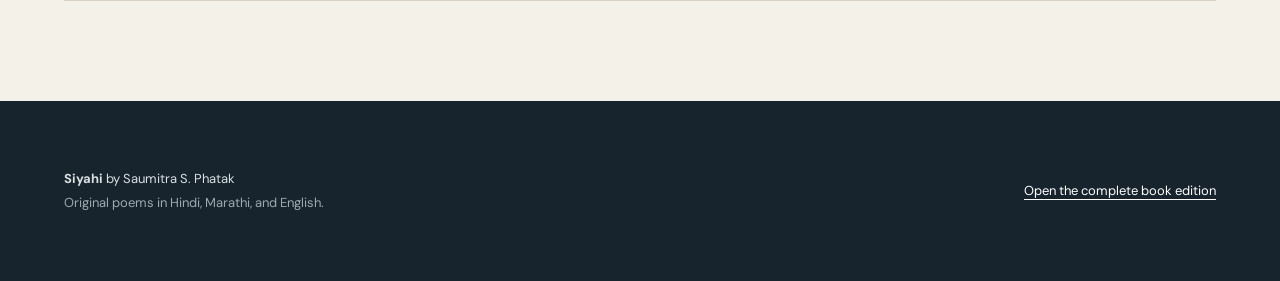
==== commit 46659da5: ".." ====
--- a/index.html
+++ b/index.html
@@ -4,14 +4,14 @@
   <meta charset="utf-8">
   <meta name="viewport" content="width=device-width, initial-scale=1">
   <title>Siyahi | Poems by Saumitra S. Phatak</title>
-  <meta name="description" content="Read 109 poems by Saumitra S. Phatak in Hindi, Marathi, and English. Browse Siyahi by language, theme, or title.">
+  <meta name="description" content="Read 108 poems by Saumitra S. Phatak in Hindi, Marathi, and English. Browse Siyahi by language, theme, or title.">
   <meta name="author" content="Saumitra S. Phatak">
   <meta name="theme-color" content="#18242d">
   <link rel="canonical" href="https://saumitraphatak.github.io/siyahi-poetry/">
 
   <meta property="og:type" content="website">
   <meta property="og:title" content="Siyahi | Hindi, Marathi & English Poetry">
-  <meta property="og:description" content="An online archive of 109 poems on love, friendship, family, life, and society.">
+  <meta property="og:description" content="An online archive of 108 poems on love, friendship, family, life, and society.">
   <meta property="og:url" content="https://saumitraphatak.github.io/siyahi-poetry/">
   <meta property="og:site_name" content="Siyahi">
   <meta property="og:image" content="https://saumitraphatak.github.io/siyahi-poetry/assets/siyahi-cover.png">
@@ -22,7 +22,7 @@
     "@context": "https://schema.org",
     "@type": "CollectionPage",
     "name": "Siyahi",
-    "description": "A collection of 109 poems in Hindi, Marathi, and English.",
+    "description": "A collection of 108 poems in Hindi, Marathi, and English.",
     "url": "https://saumitraphatak.github.io/siyahi-poetry/",
     "inLanguage": ["hi", "mr", "en"],
     "author": {
@@ -32,7 +32,7 @@
     },
     "mainEntity": {
       "@type": "ItemList",
-      "numberOfItems": 109,
+      "numberOfItems": 108,
       "itemListOrder": "https://schema.org/ItemListOrderAscending"
     }
   }
@@ -77,7 +77,7 @@
           <a href="#moods">Browse by mood</a>
         </div>
         <div class="collection-facts" aria-label="Collection facts">
-          <span><strong>109</strong> poems</span>
+          <span><strong>108</strong> poems</span>
           <span><strong>3</strong> languages</span>
           <span><strong>7</strong> themes</span>
         </div>
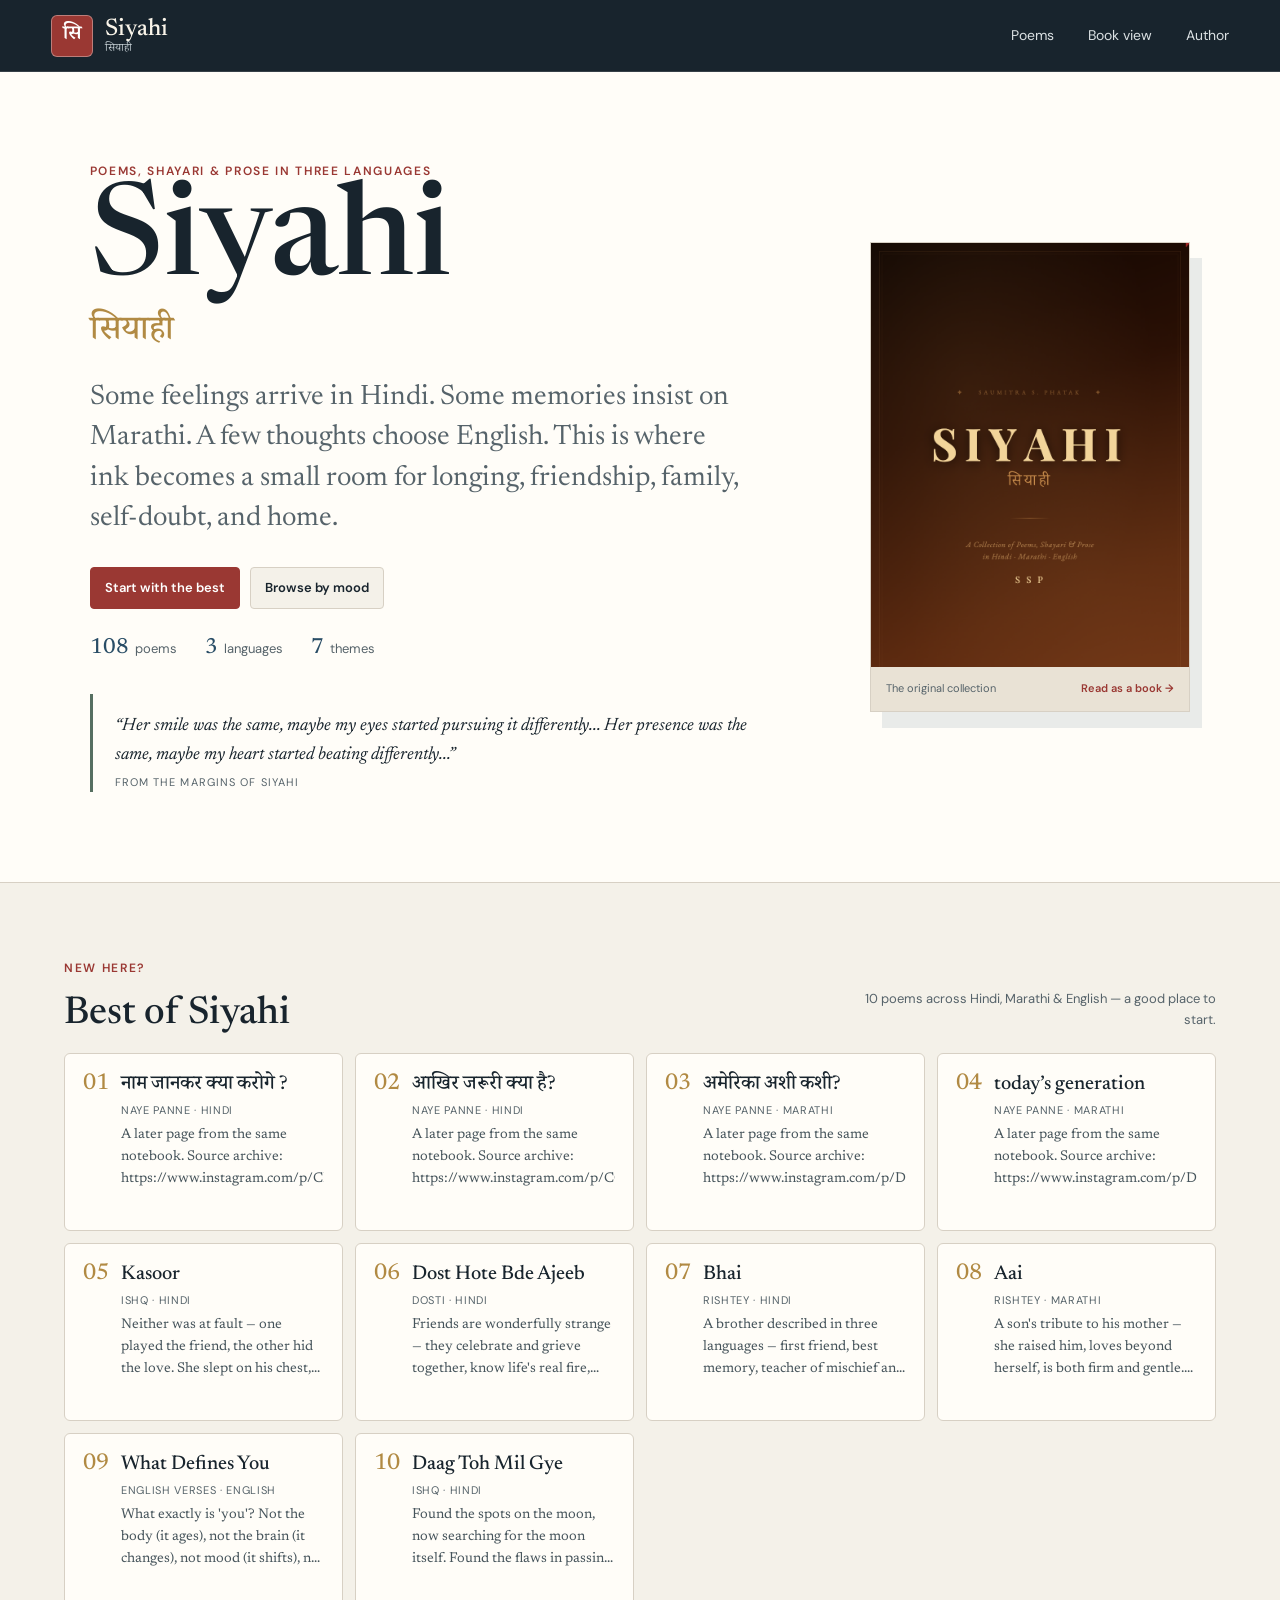
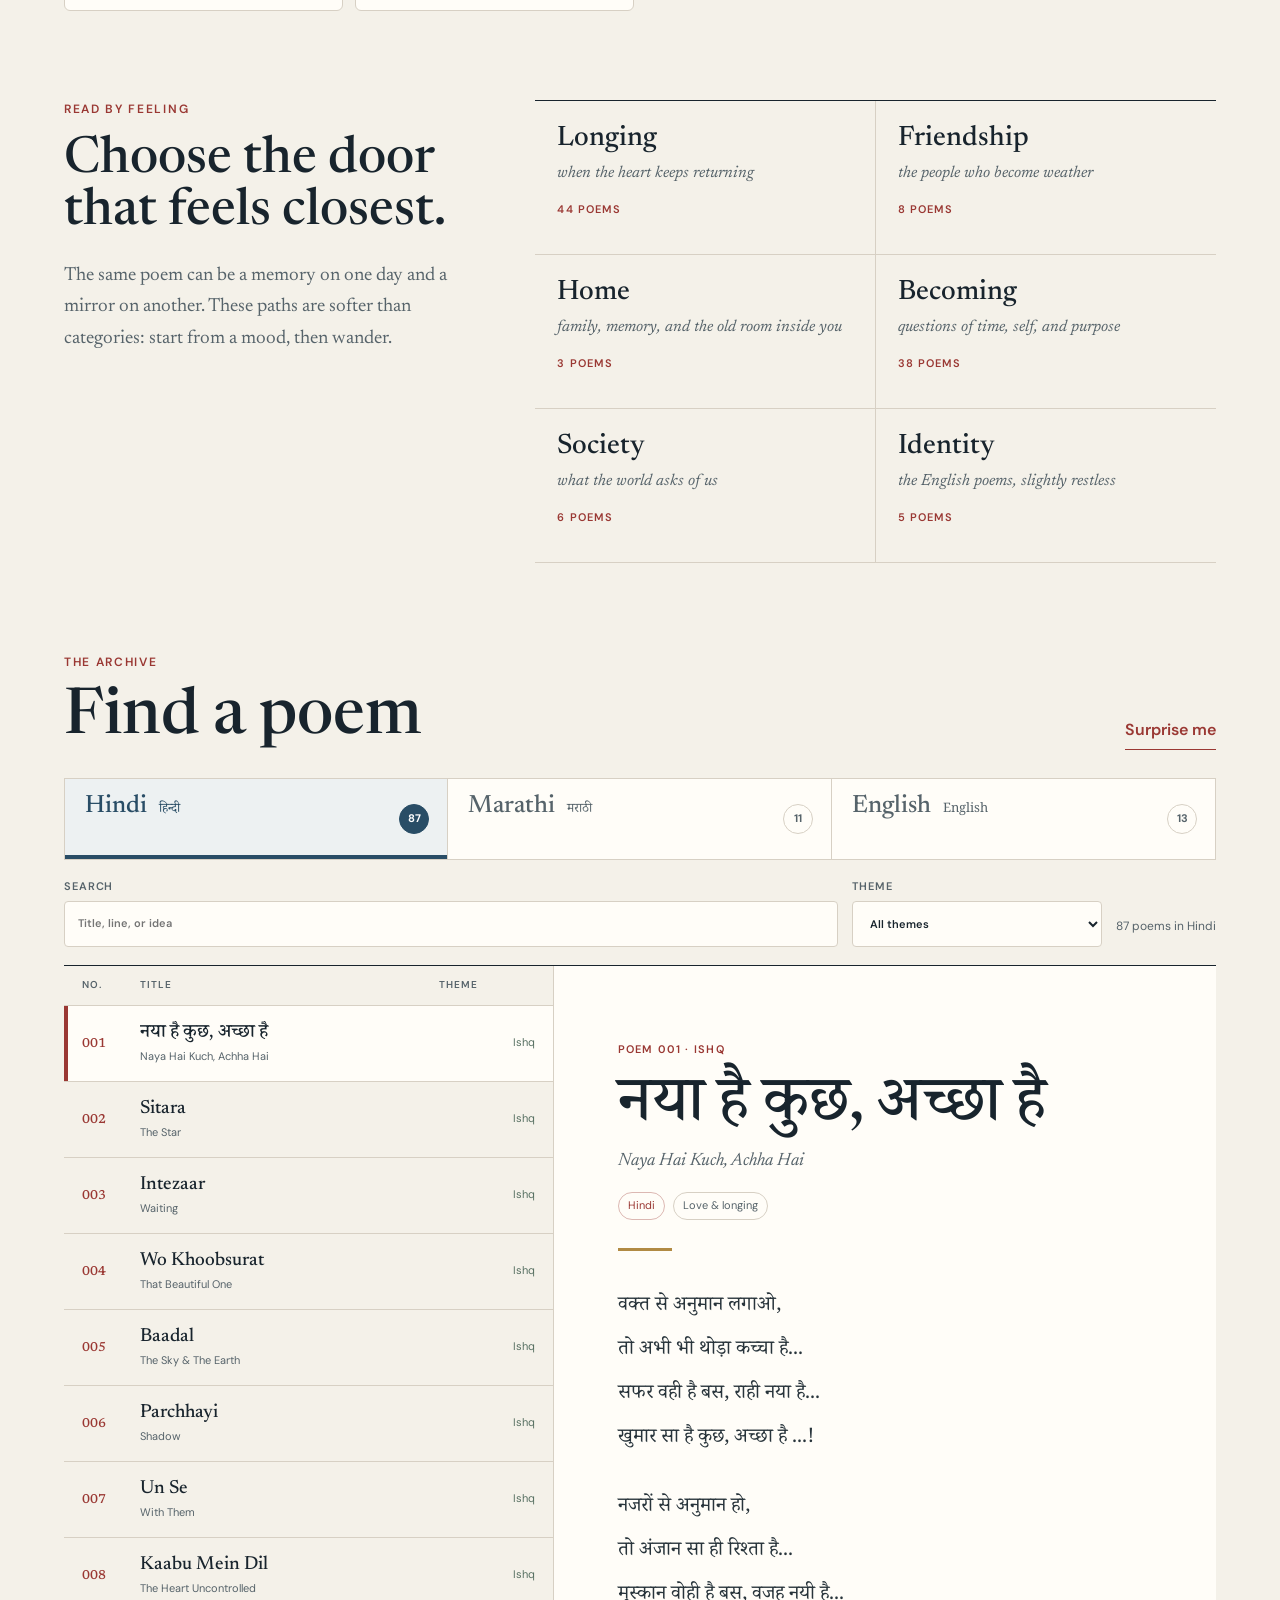
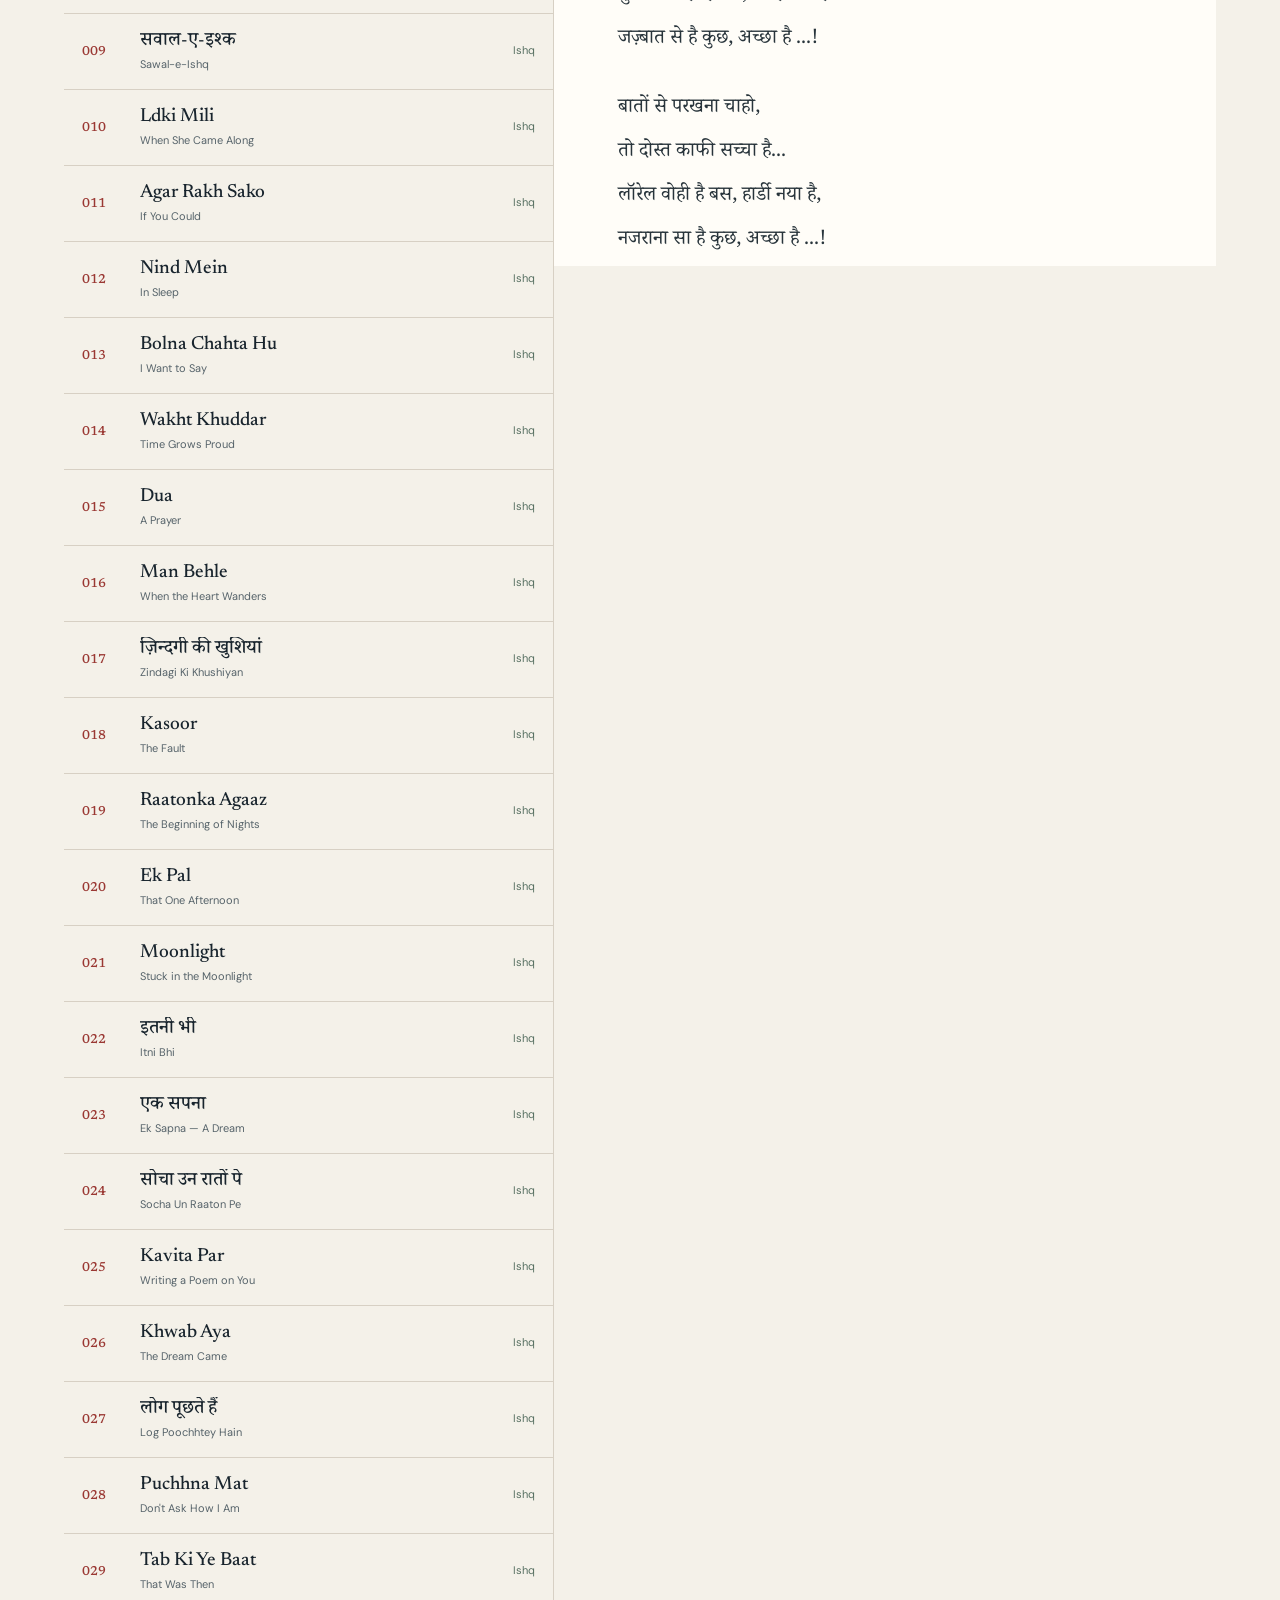
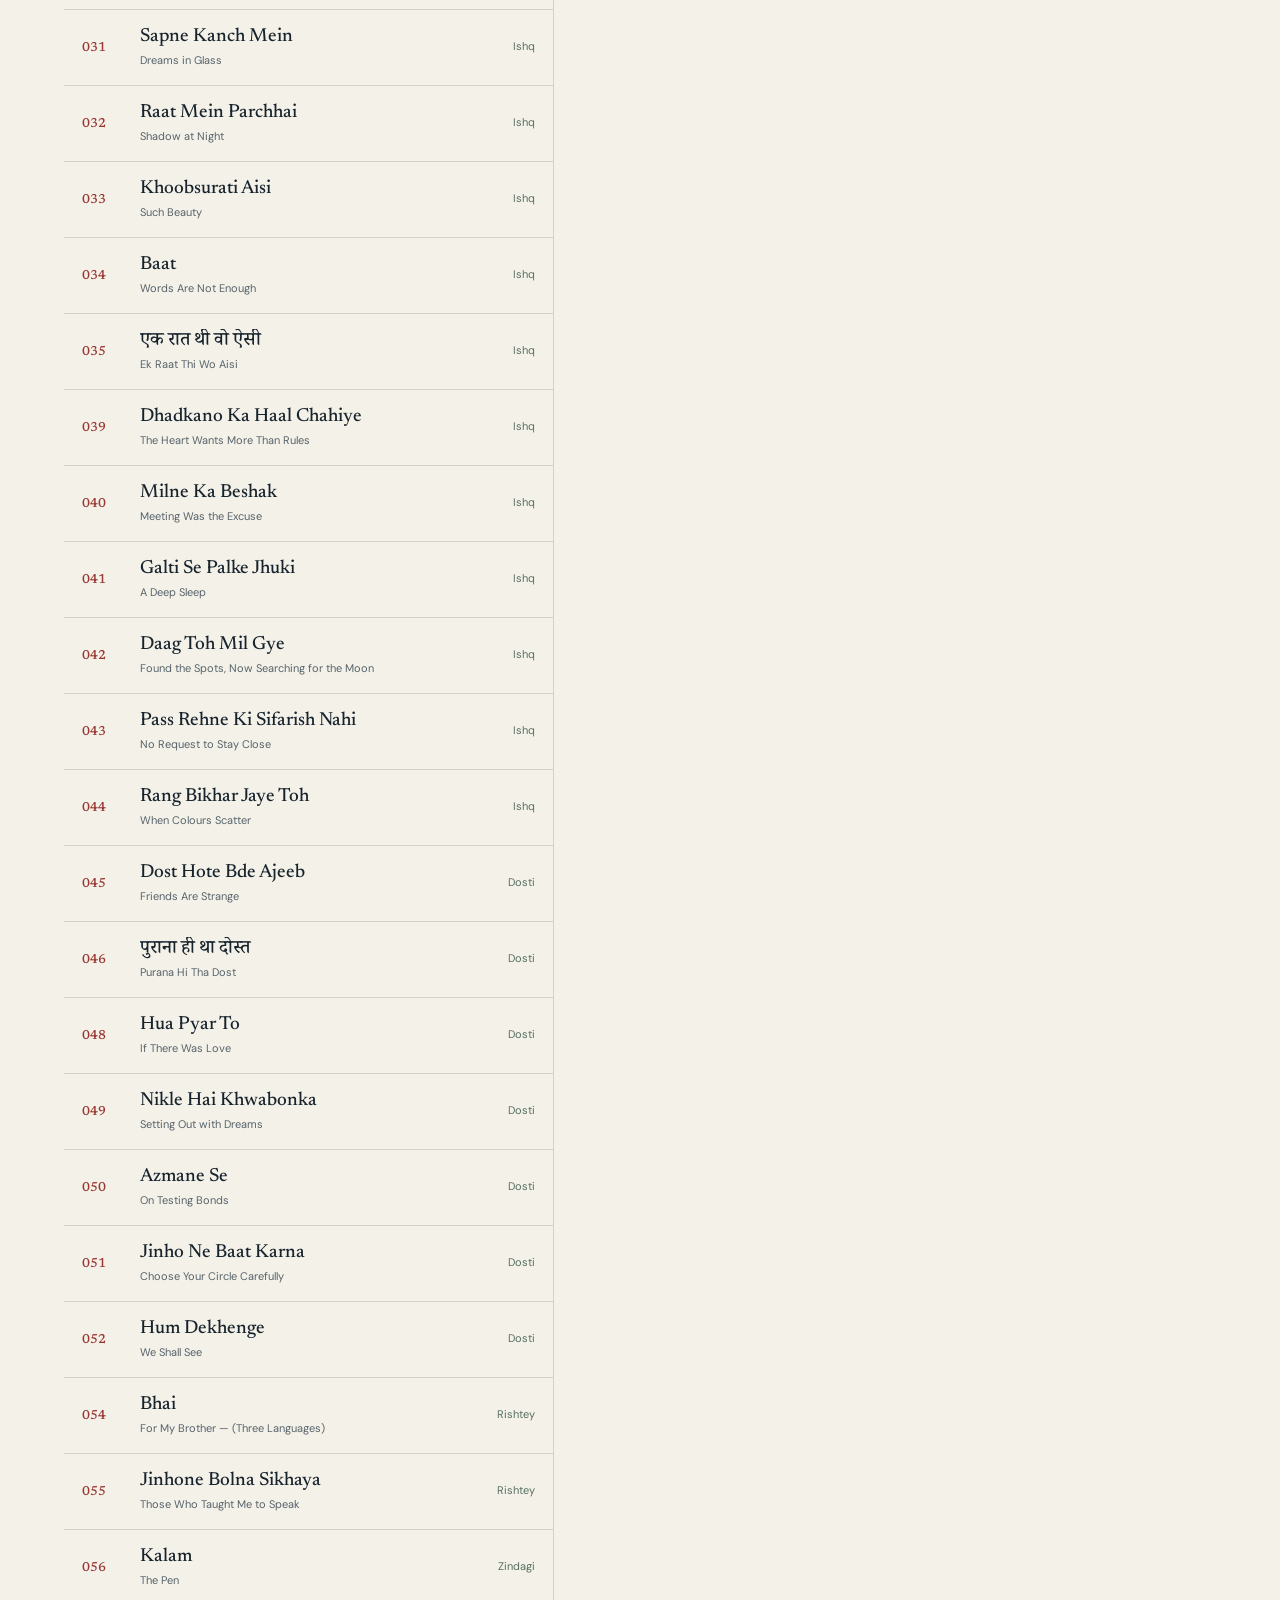
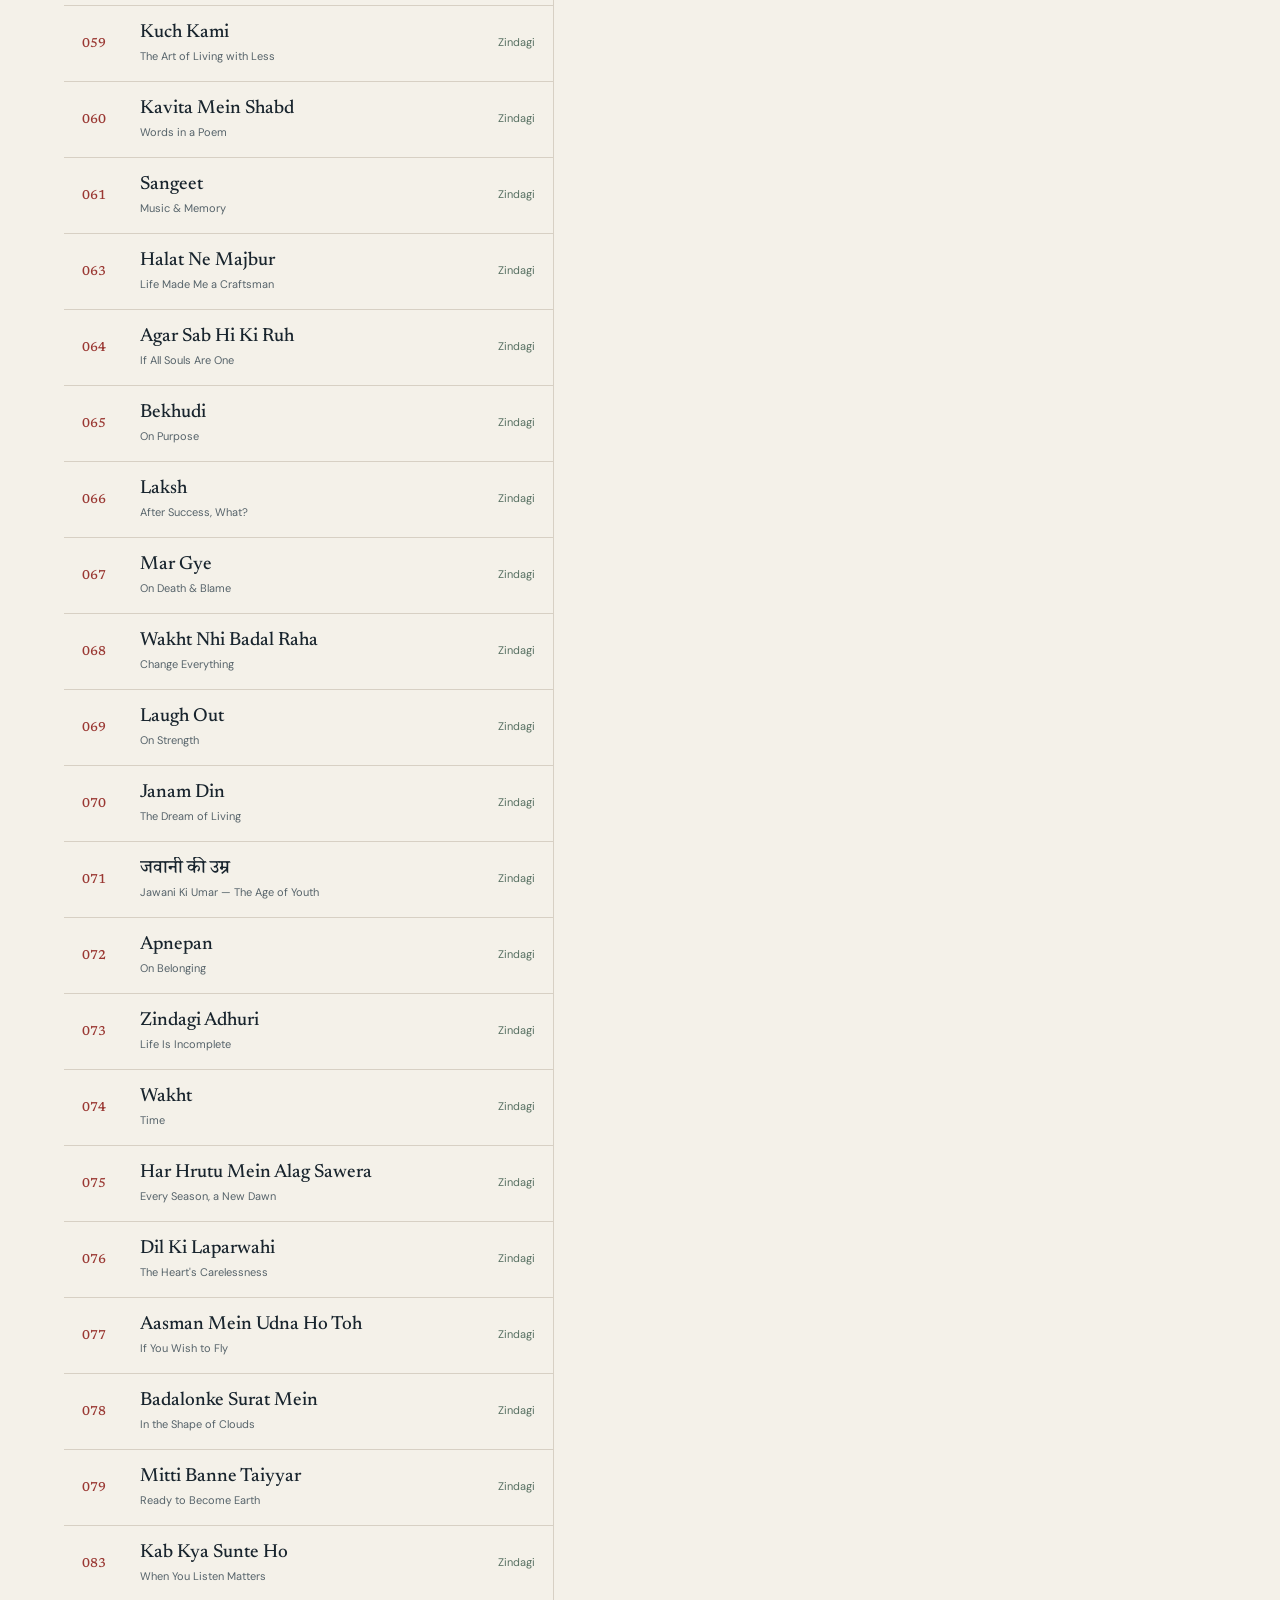
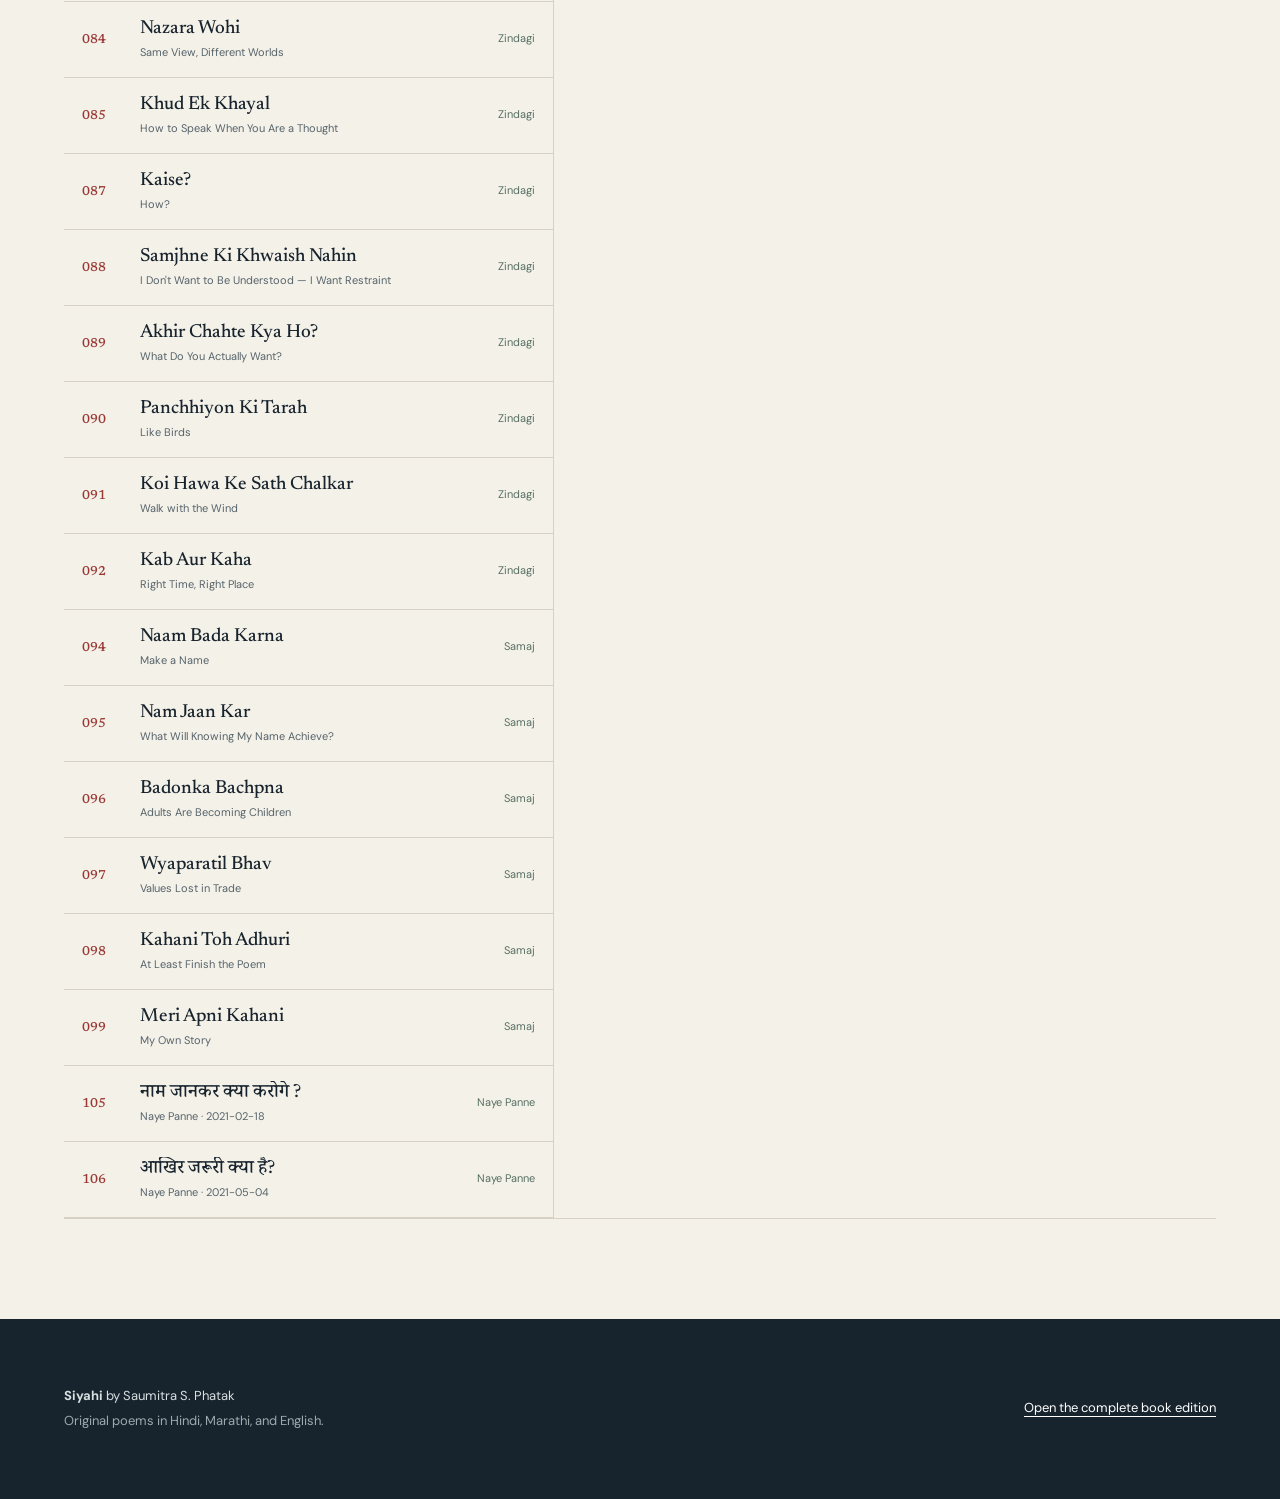
==== commit 97b2f1f8: "..." ====
--- a/index.html
+++ b/index.html
@@ -103,7 +103,7 @@
           <p class="eyebrow">New here?</p>
           <h2 id="featured-title">Best of Siyahi</h2>
         </div>
-        <p class="featured-note">20 poems across Hindi, Marathi &amp; English — a good place to start.</p>
+        <p class="featured-note">10 poems across Hindi, Marathi &amp; English — a good place to start.</p>
       </div>
       <div class="featured-grid" id="featuredGrid" aria-label="Editor's picks"></div>
     </section>
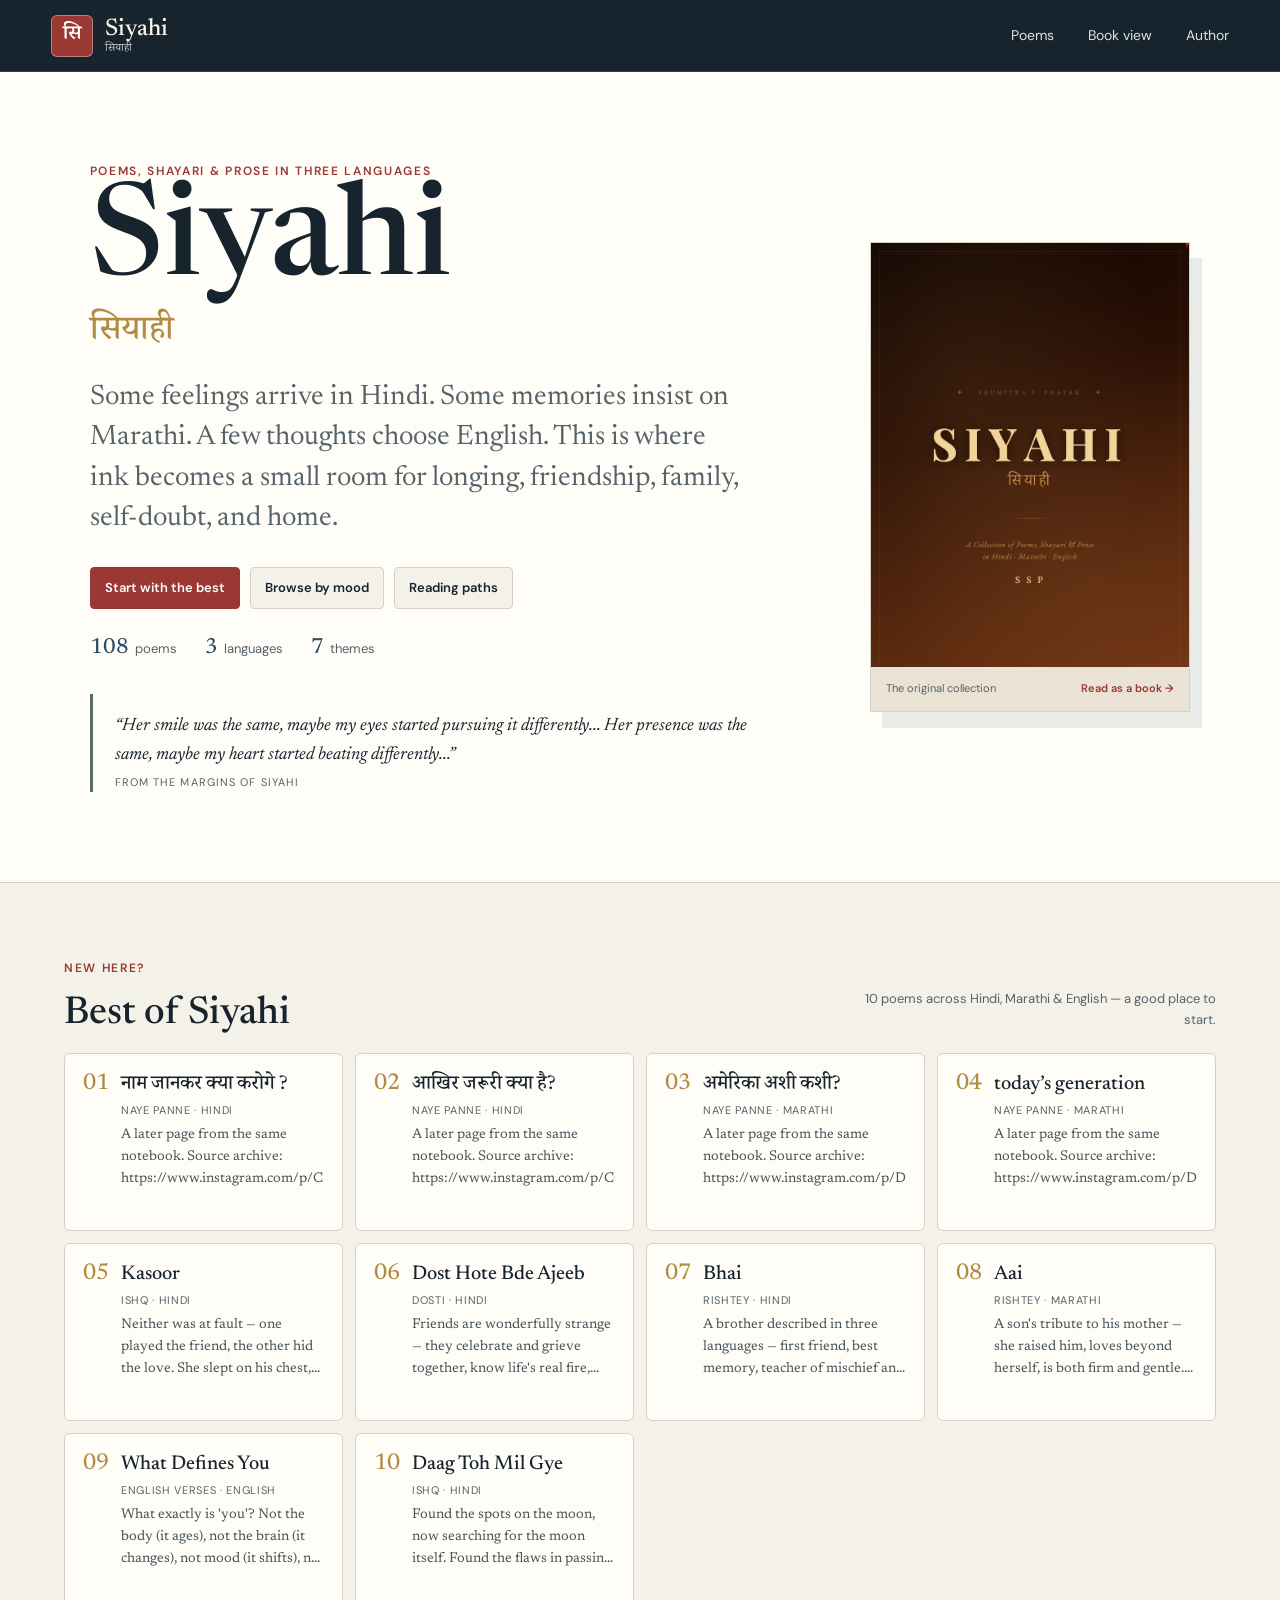
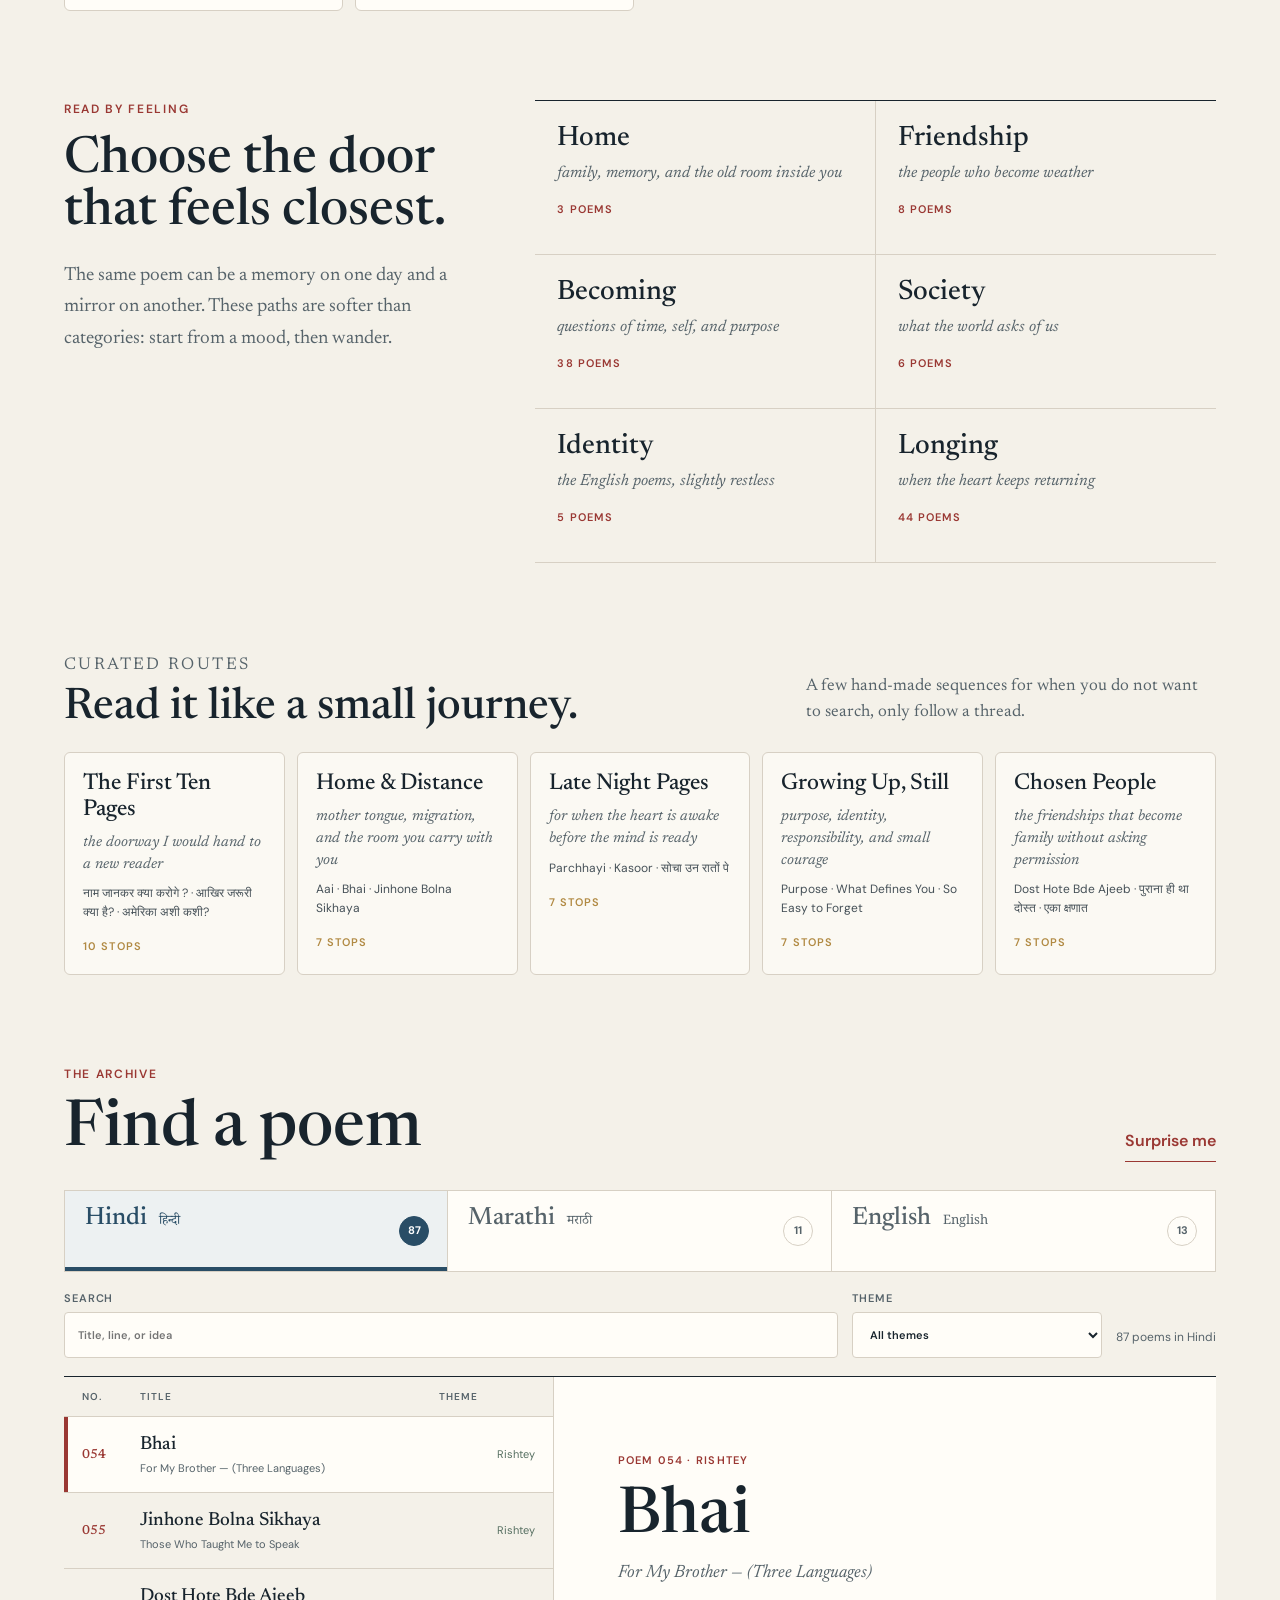
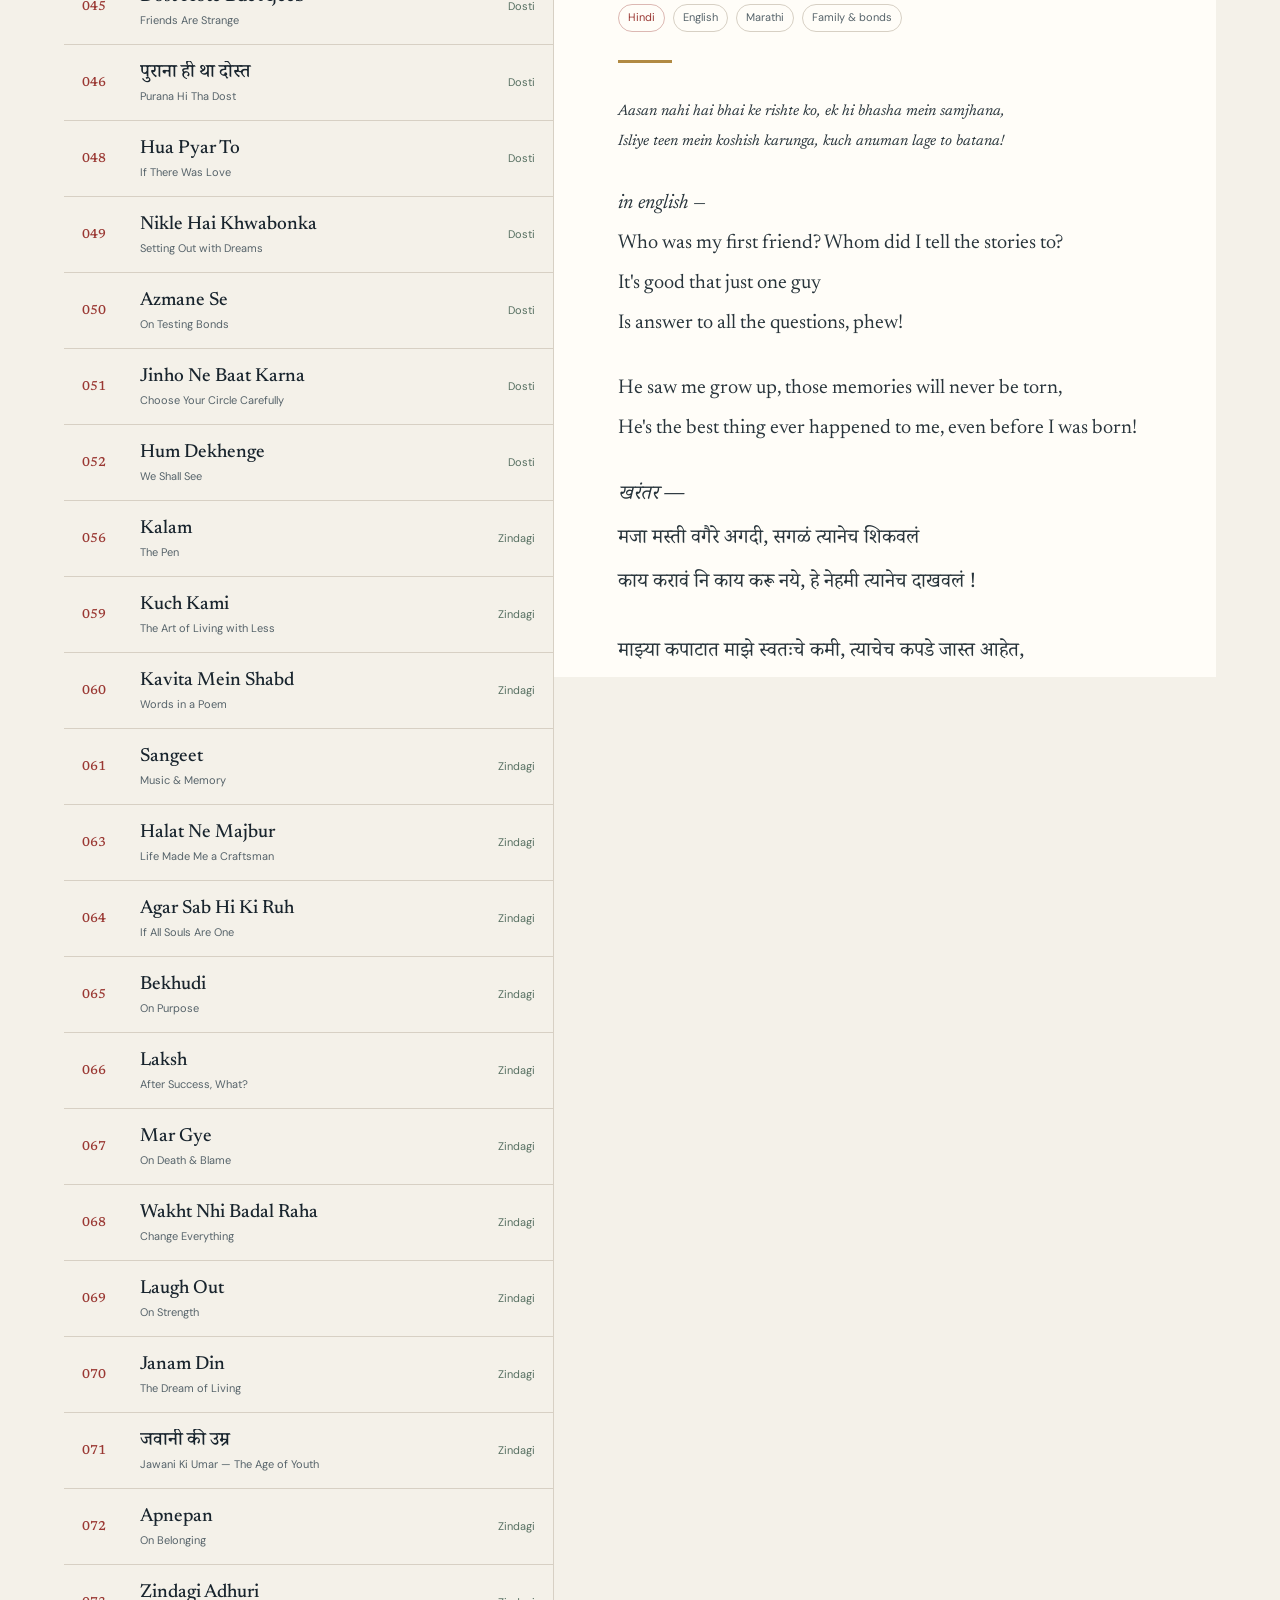
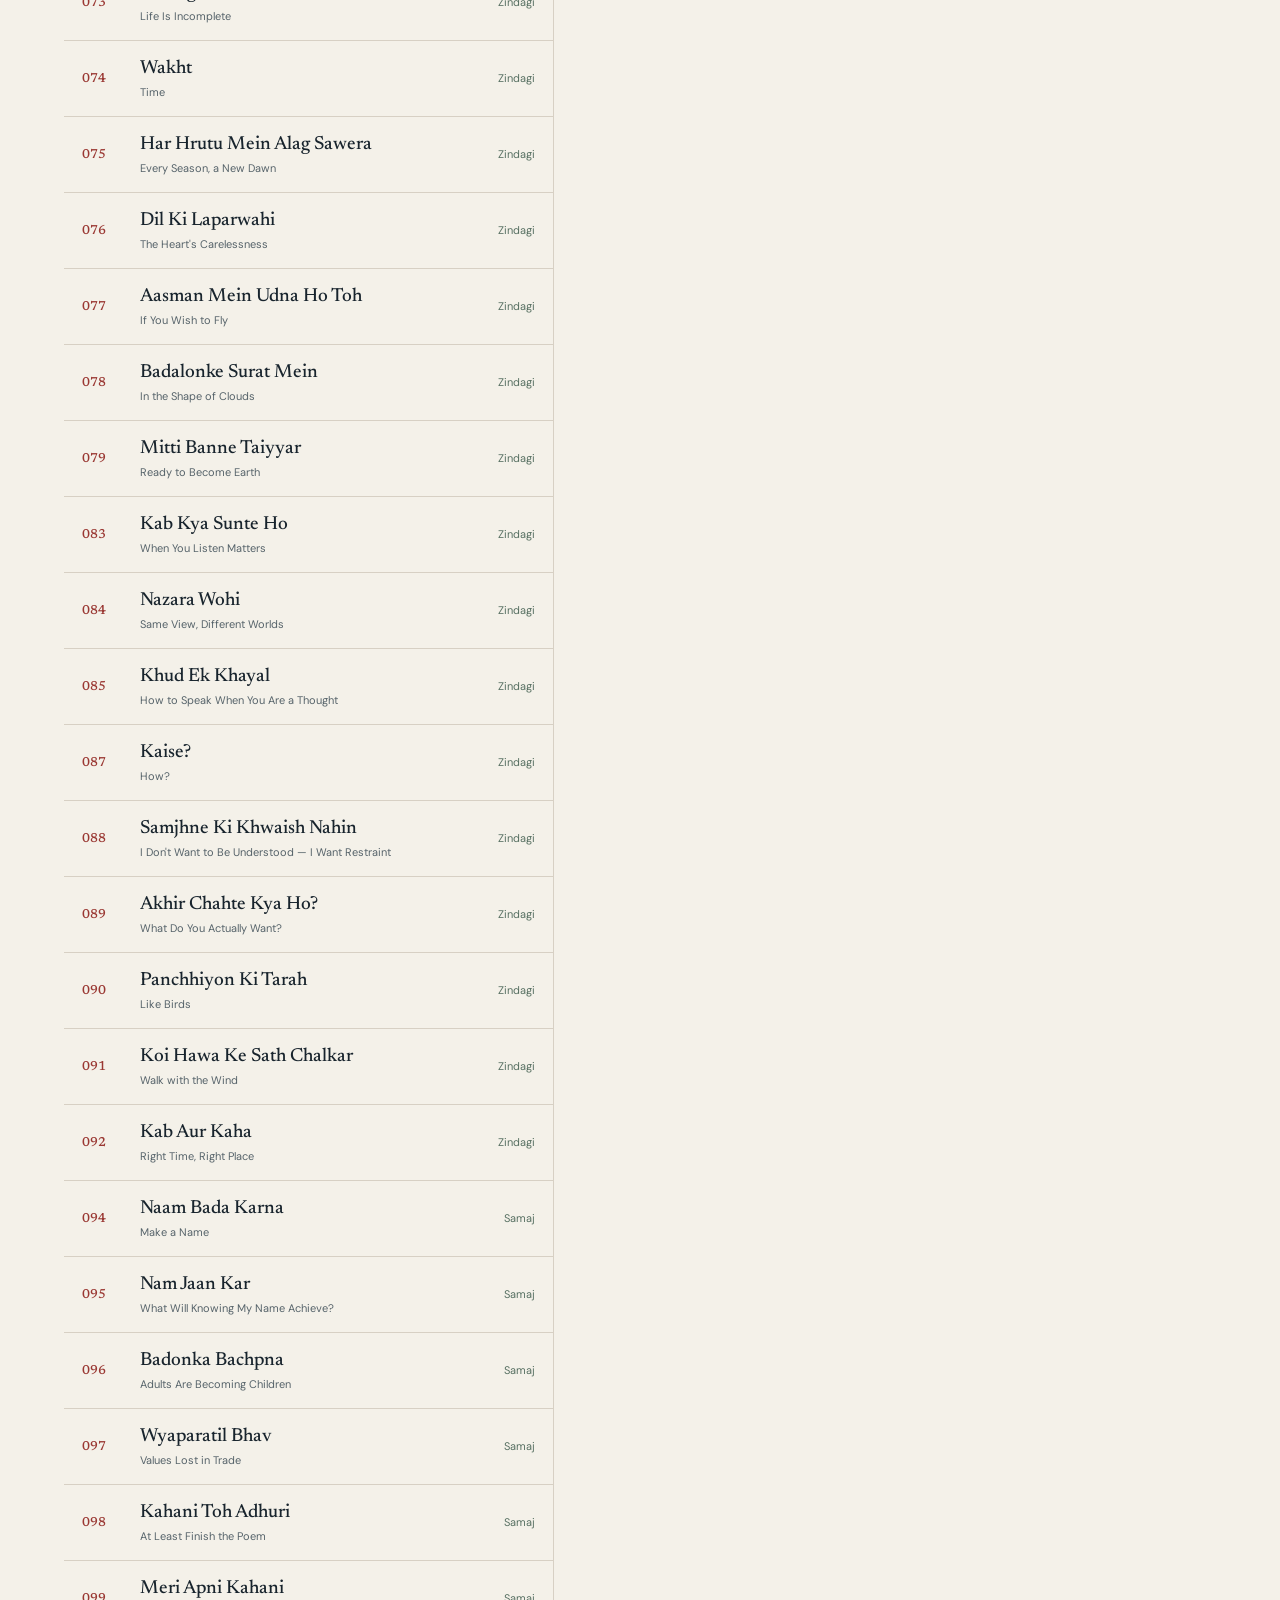
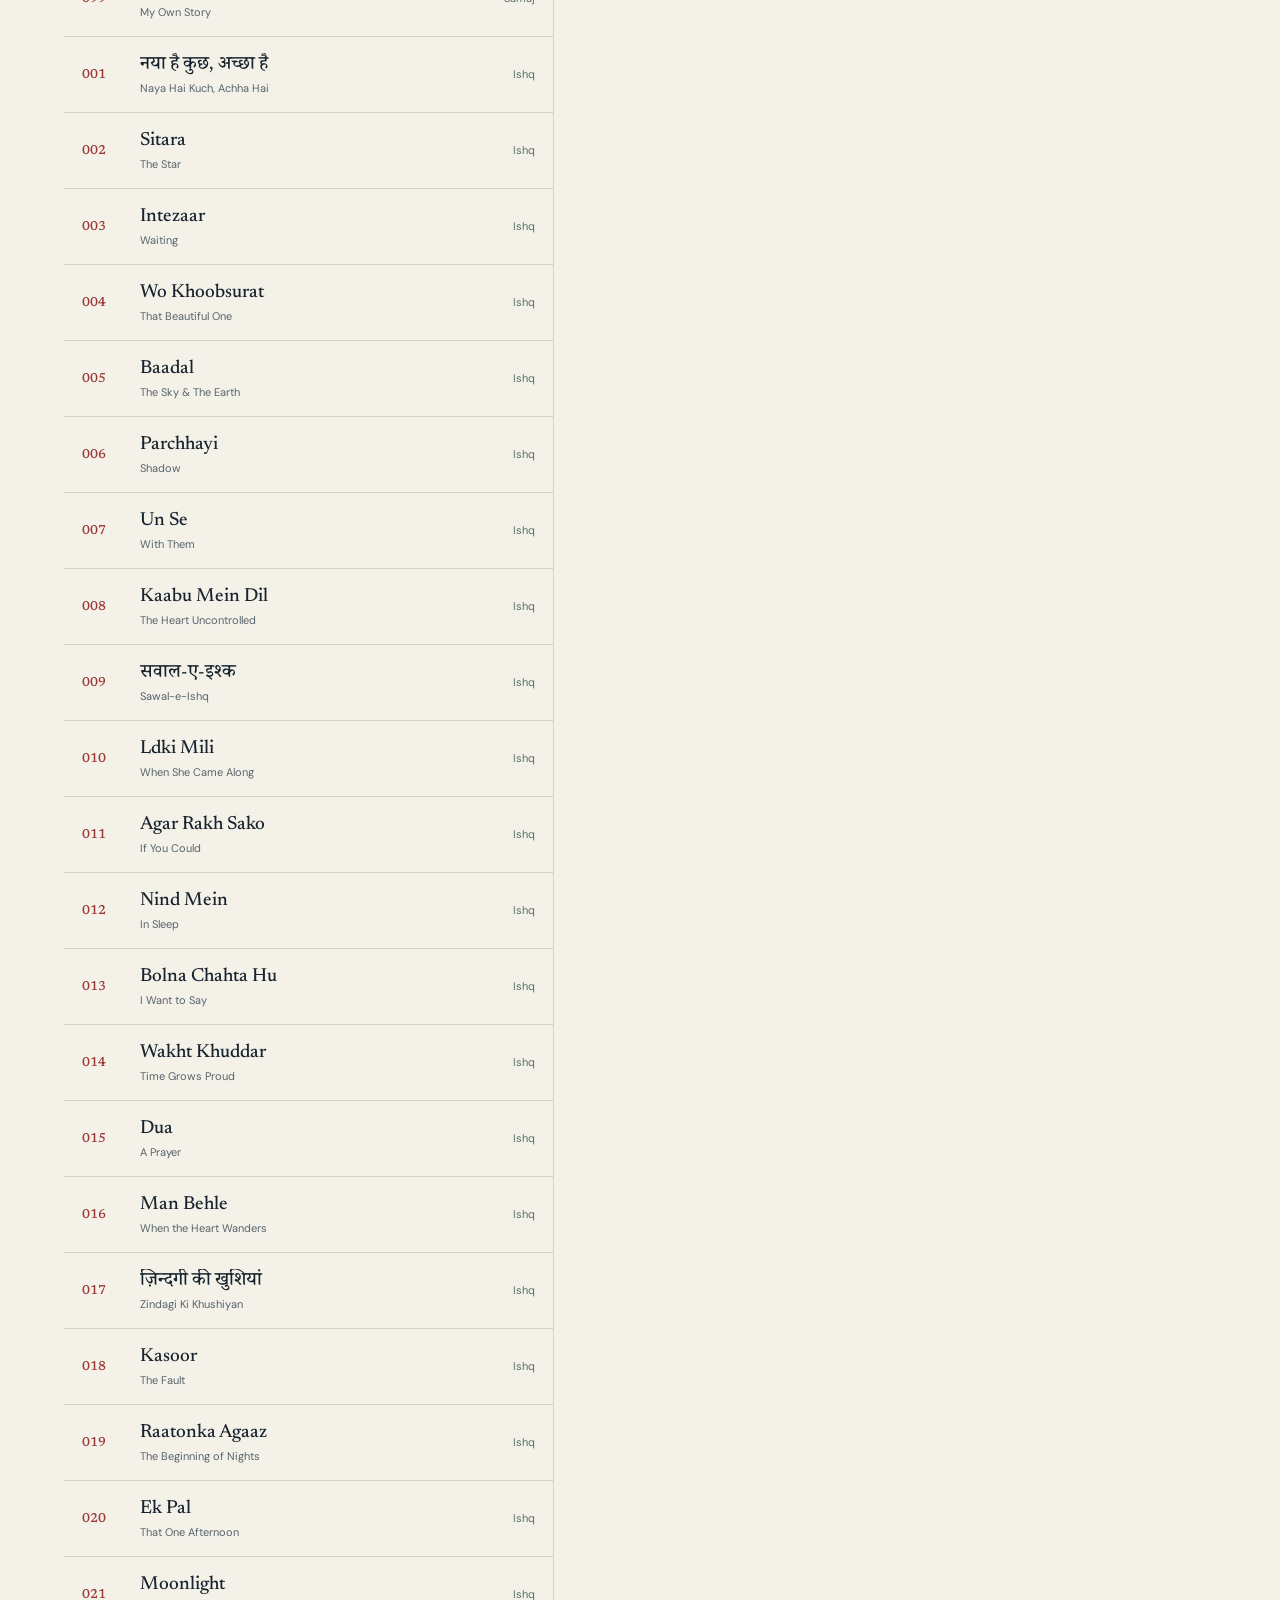
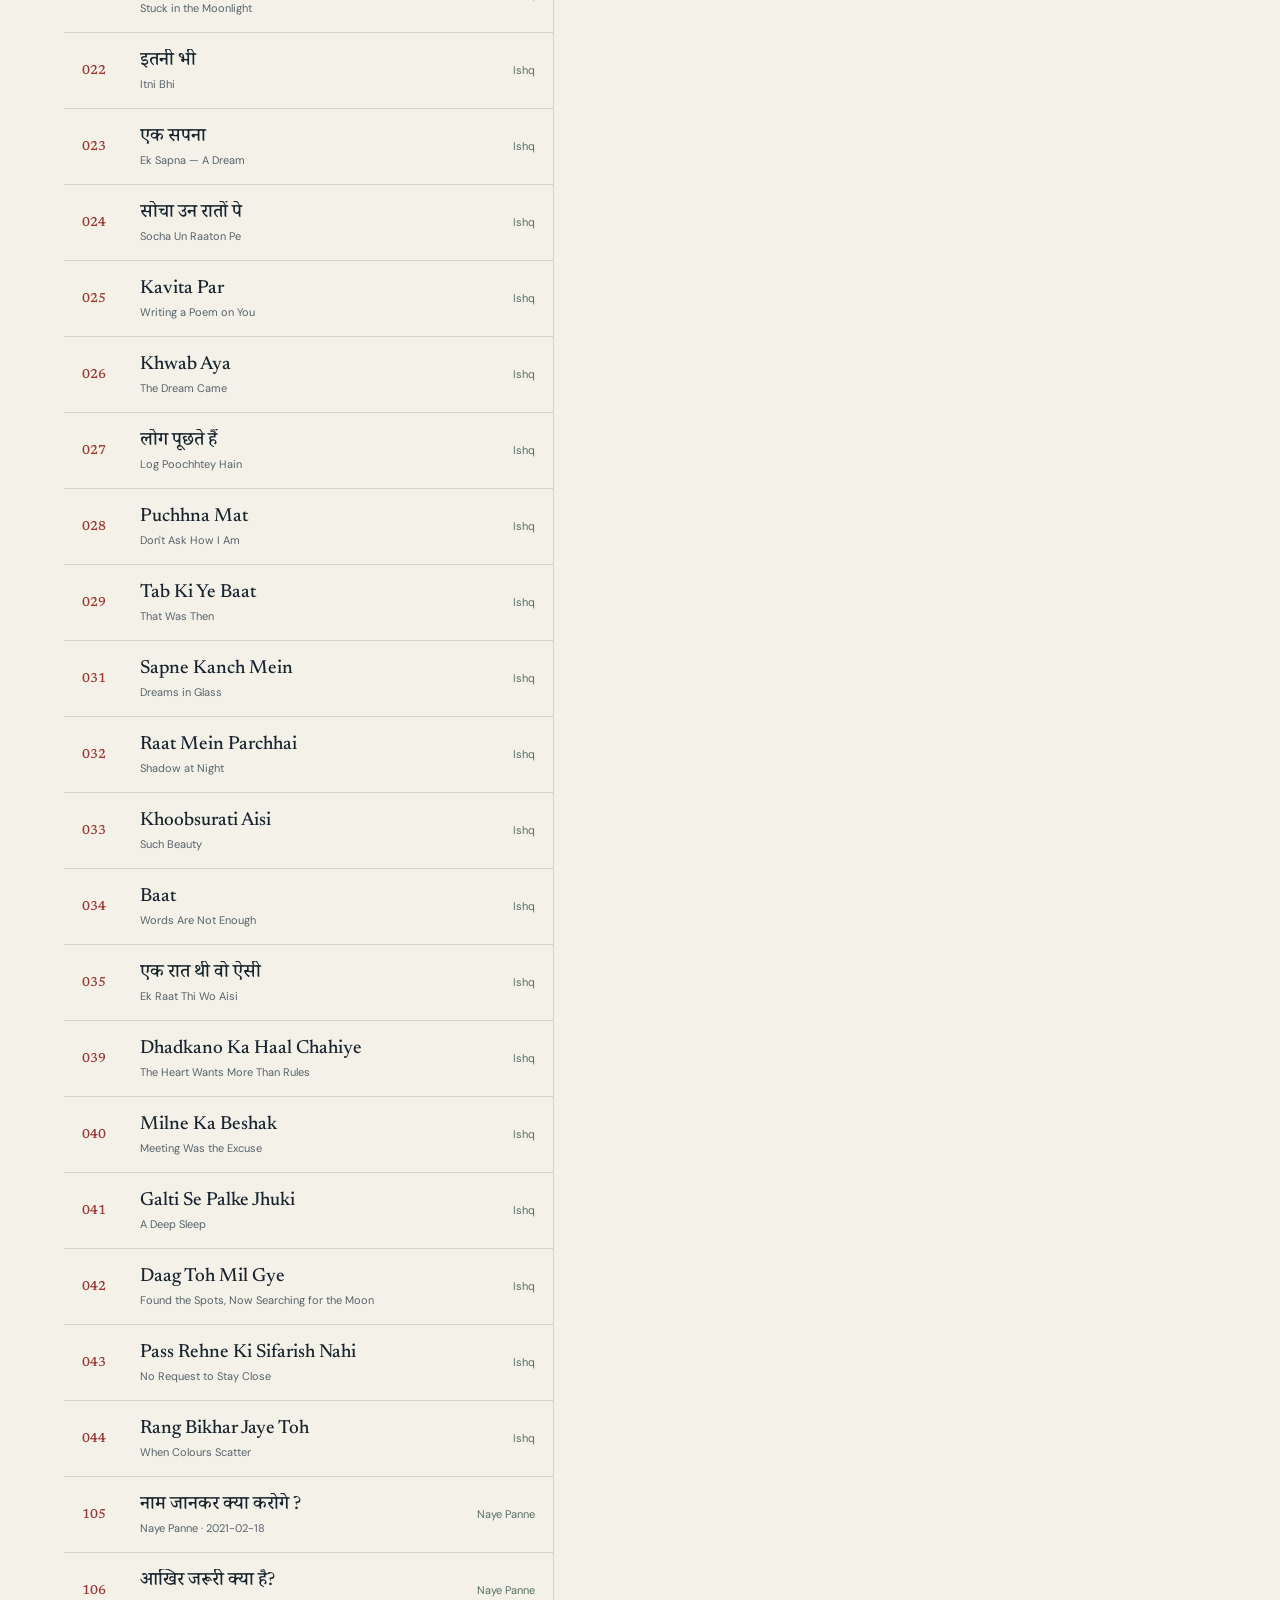
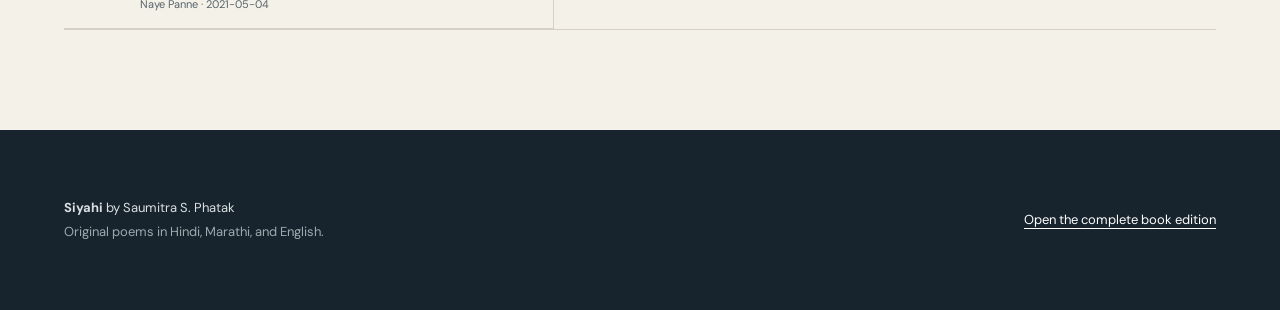
==== commit a7dc91f0: "..." ====
--- a/index.html
+++ b/index.html
@@ -75,6 +75,7 @@
         <div class="masthead-actions" aria-label="Reading shortcuts">
           <a href="#featured">Start with the best</a>
           <a href="#moods">Browse by mood</a>
+          <a href="#paths">Reading paths</a>
         </div>
         <div class="collection-facts" aria-label="Collection facts">
           <span><strong>108</strong> poems</span>
@@ -118,6 +119,19 @@
         </p>
       </div>
       <div class="mood-grid" id="moodGrid" aria-label="Mood paths"></div>
+    </section>
+
+    <section class="reading-paths" id="paths" aria-labelledby="paths-title">
+      <div class="paths-heading">
+        <div>
+          <p class="eyebrow">Curated routes</p>
+          <h2 id="paths-title">Read it like a small journey.</h2>
+        </div>
+        <p>
+          A few hand-made sequences for when you do not want to search, only follow a thread.
+        </p>
+      </div>
+      <div class="path-grid" id="pathGrid" aria-label="Reading paths"></div>
     </section>
 
     <section class="archive" id="archive" aria-labelledby="archive-title">
--- a/css/styles.css
+++ b/css/styles.css
@@ -468,6 +468,90 @@
   text-transform: uppercase;
 }
 
+.reading-paths {
+  max-width: 1480px;
+  margin: 0 auto;
+  padding: clamp(52px, 7vw, 92px) clamp(20px, 5vw, 72px) 0;
+}
+
+.paths-heading {
+  display: flex;
+  align-items: end;
+  justify-content: space-between;
+  flex-wrap: wrap;
+  gap: 12px 28px;
+  margin-bottom: 20px;
+}
+
+.paths-heading h2 {
+  margin: 0;
+  font: 500 clamp(30px, 3.4vw, 48px)/1.08 var(--serif);
+}
+
+.paths-heading p {
+  max-width: 410px;
+  margin: 0 0 6px;
+  color: var(--ink-soft);
+  font: 400 17px/1.55 var(--serif);
+}
+
+.path-grid {
+  display: grid;
+  grid-template-columns: repeat(5, minmax(0, 1fr));
+  gap: 12px;
+}
+
+.path-card {
+  width: 100%;
+  min-width: 0;
+  min-height: 210px;
+  padding: 18px;
+  display: grid;
+  align-content: start;
+  gap: 9px;
+  border: 1px solid var(--line);
+  border-radius: 6px;
+  background: rgba(255, 253, 248, 0.7);
+  color: var(--ink);
+  text-align: left;
+  cursor: pointer;
+  transition: transform 0.16s ease, border-color 0.16s ease, box-shadow 0.16s ease;
+}
+
+.path-card:hover,
+.path-card:focus-visible,
+.path-card.is-active {
+  border-color: var(--red);
+  box-shadow: 0 10px 24px rgba(154, 56, 51, 0.12);
+  outline: 0;
+  transform: translateY(-2px);
+}
+
+.path-title {
+  font: 500 23px/1.12 var(--serif);
+}
+
+.path-subtitle {
+  color: var(--ink-soft);
+  font: italic 400 15px/1.45 var(--serif);
+}
+
+.path-preview {
+  color: #455057;
+  font-size: 12px;
+  line-height: 1.55;
+}
+
+.path-count {
+  align-self: end;
+  margin-top: 8px;
+  color: var(--gold);
+  font-size: 11px;
+  font-weight: 600;
+  letter-spacing: 0.1em;
+  text-transform: uppercase;
+}
+
 .archive {
   max-width: 1480px;
   margin: 0 auto;
@@ -882,11 +966,67 @@
   display: none;
 }
 
+.transliteration-panel {
+  max-width: 760px;
+  margin-top: 34px;
+  padding: 20px 22px;
+  border: 1px solid rgba(177, 138, 67, 0.34);
+  border-radius: 6px;
+  background: rgba(244, 241, 233, 0.78);
+}
+
+.transliteration-label,
+.comments-title {
+  margin: 0 0 10px;
+  color: var(--red);
+  font-size: 11px;
+  font-weight: 600;
+  letter-spacing: 0.1em;
+  text-transform: uppercase;
+}
+
+.transliteration-content {
+  color: #37444b;
+  font: 400 18px/2 var(--serif);
+}
+
+.poem-comments {
+  max-width: 760px;
+  margin-top: 44px;
+  padding-top: 24px;
+  border-top: 1px solid var(--line);
+}
+
+.comments-copy {
+  margin: 0 0 16px;
+  color: var(--ink-soft);
+  font: 400 14px/1.6 var(--serif);
+}
+
+.load-comments {
+  min-height: 40px;
+  padding: 8px 13px;
+  border: 1px solid var(--red);
+  border-radius: 4px;
+  background: transparent;
+  color: var(--red);
+  cursor: pointer;
+}
+
+.load-comments:disabled {
+  opacity: 0.6;
+  cursor: default;
+}
+
+.comments-thread {
+  margin-top: 18px;
+}
+
 .reader-tools {
   margin-top: 40px;
   padding-top: 18px;
-  display: grid;
-  grid-template-columns: 1fr auto auto 1fr;
+  display: flex;
+  flex-wrap: wrap;
   align-items: center;
   gap: 10px;
   border-top: 1px solid var(--line);
@@ -914,11 +1054,11 @@
 }
 
 .reader-tools .previous {
-  justify-self: start;
+  margin-right: auto;
 }
 
 .reader-tools .next {
-  justify-self: end;
+  margin-left: auto;
 }
 
 .site-footer {
@@ -964,6 +1104,10 @@
   }
 
   .featured-grid {
+    grid-template-columns: repeat(2, minmax(0, 1fr));
+  }
+
+  .path-grid {
     grid-template-columns: repeat(2, minmax(0, 1fr));
   }
 
@@ -1268,26 +1412,13 @@
     margin: 22px 0;
   }
 
-  .reader-tools {
-    grid-template-columns: 1fr 1fr;
-  }
-
-  .reader-tools .meaning,
-  .reader-tools .share {
-    grid-row: 1;
+  .reader-tools button {
+    flex: 1 1 calc(50% - 10px);
   }
 
   .reader-tools .previous,
   .reader-tools .next {
-    grid-row: 2;
-  }
-
-  .reader-tools .next {
-    justify-self: stretch;
-  }
-
-  .reader-tools .previous {
-    justify-self: stretch;
+    margin: 0;
   }
 
   .site-footer {
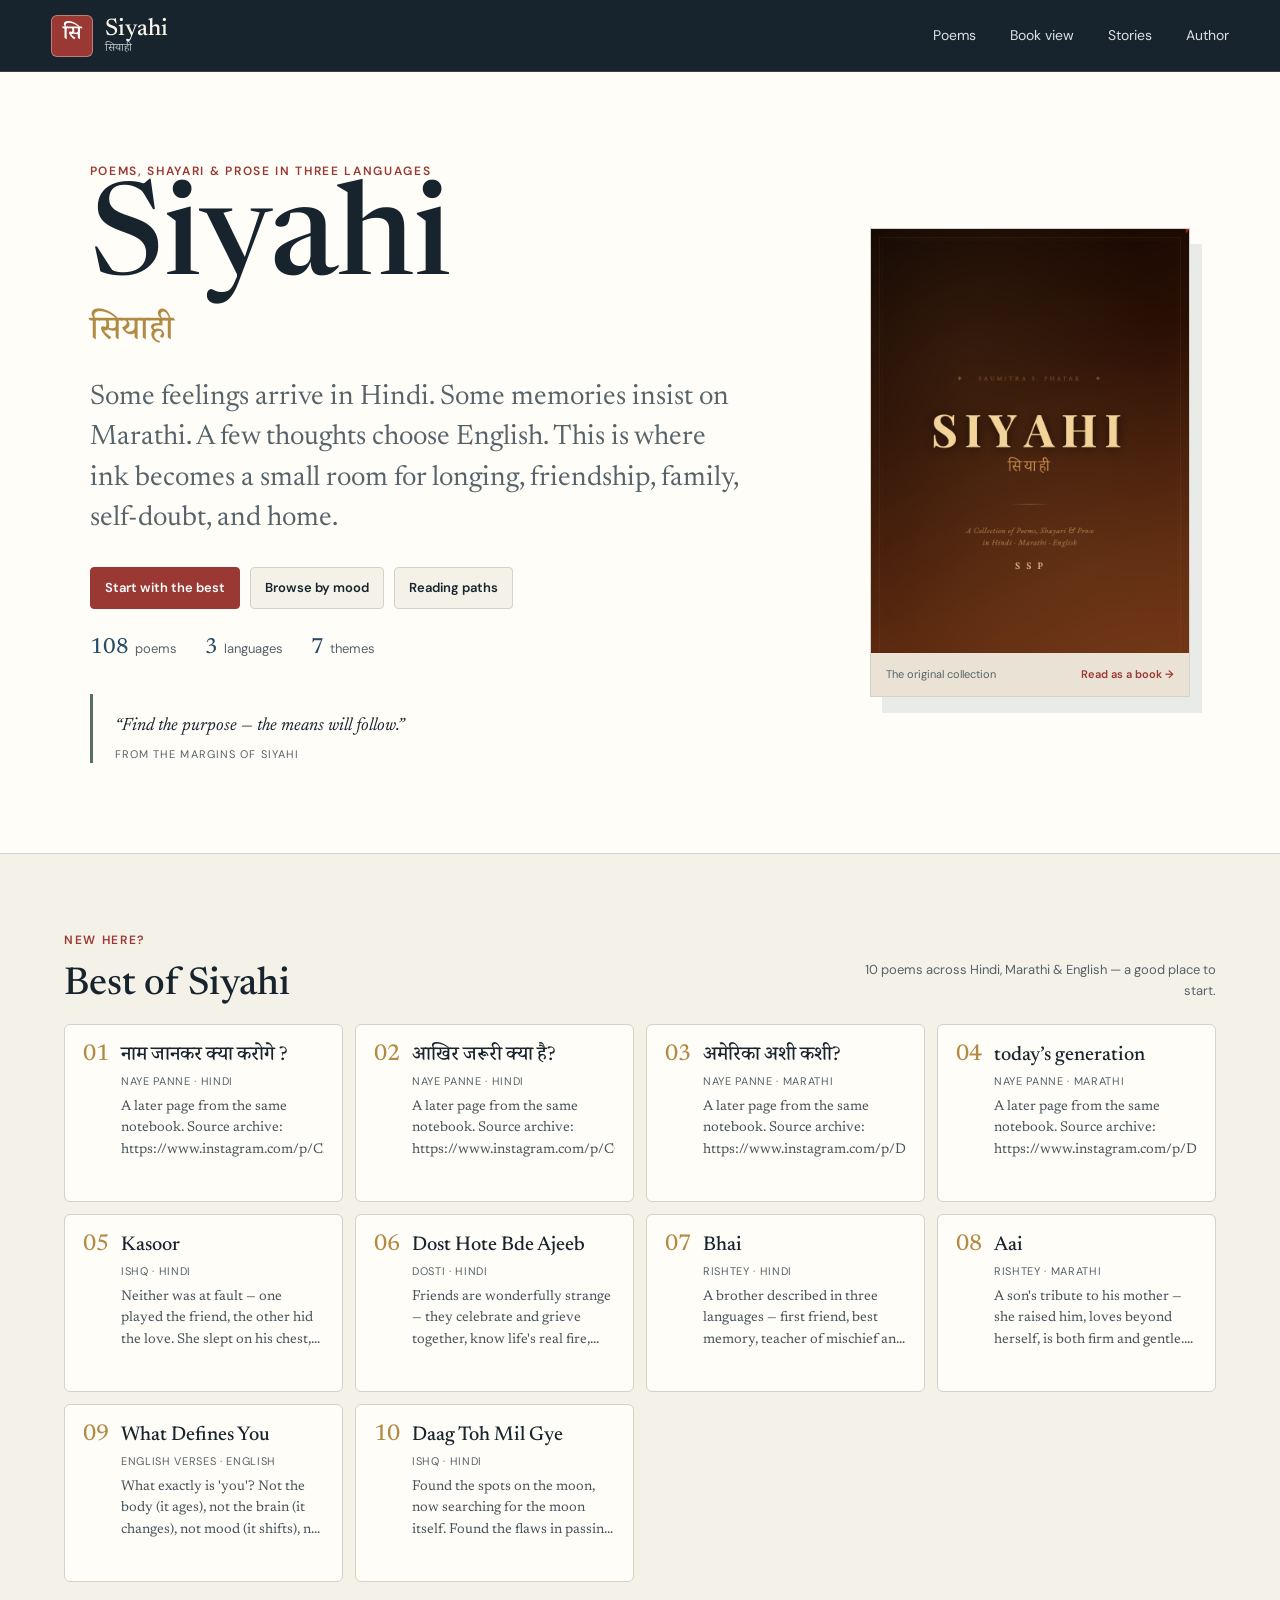
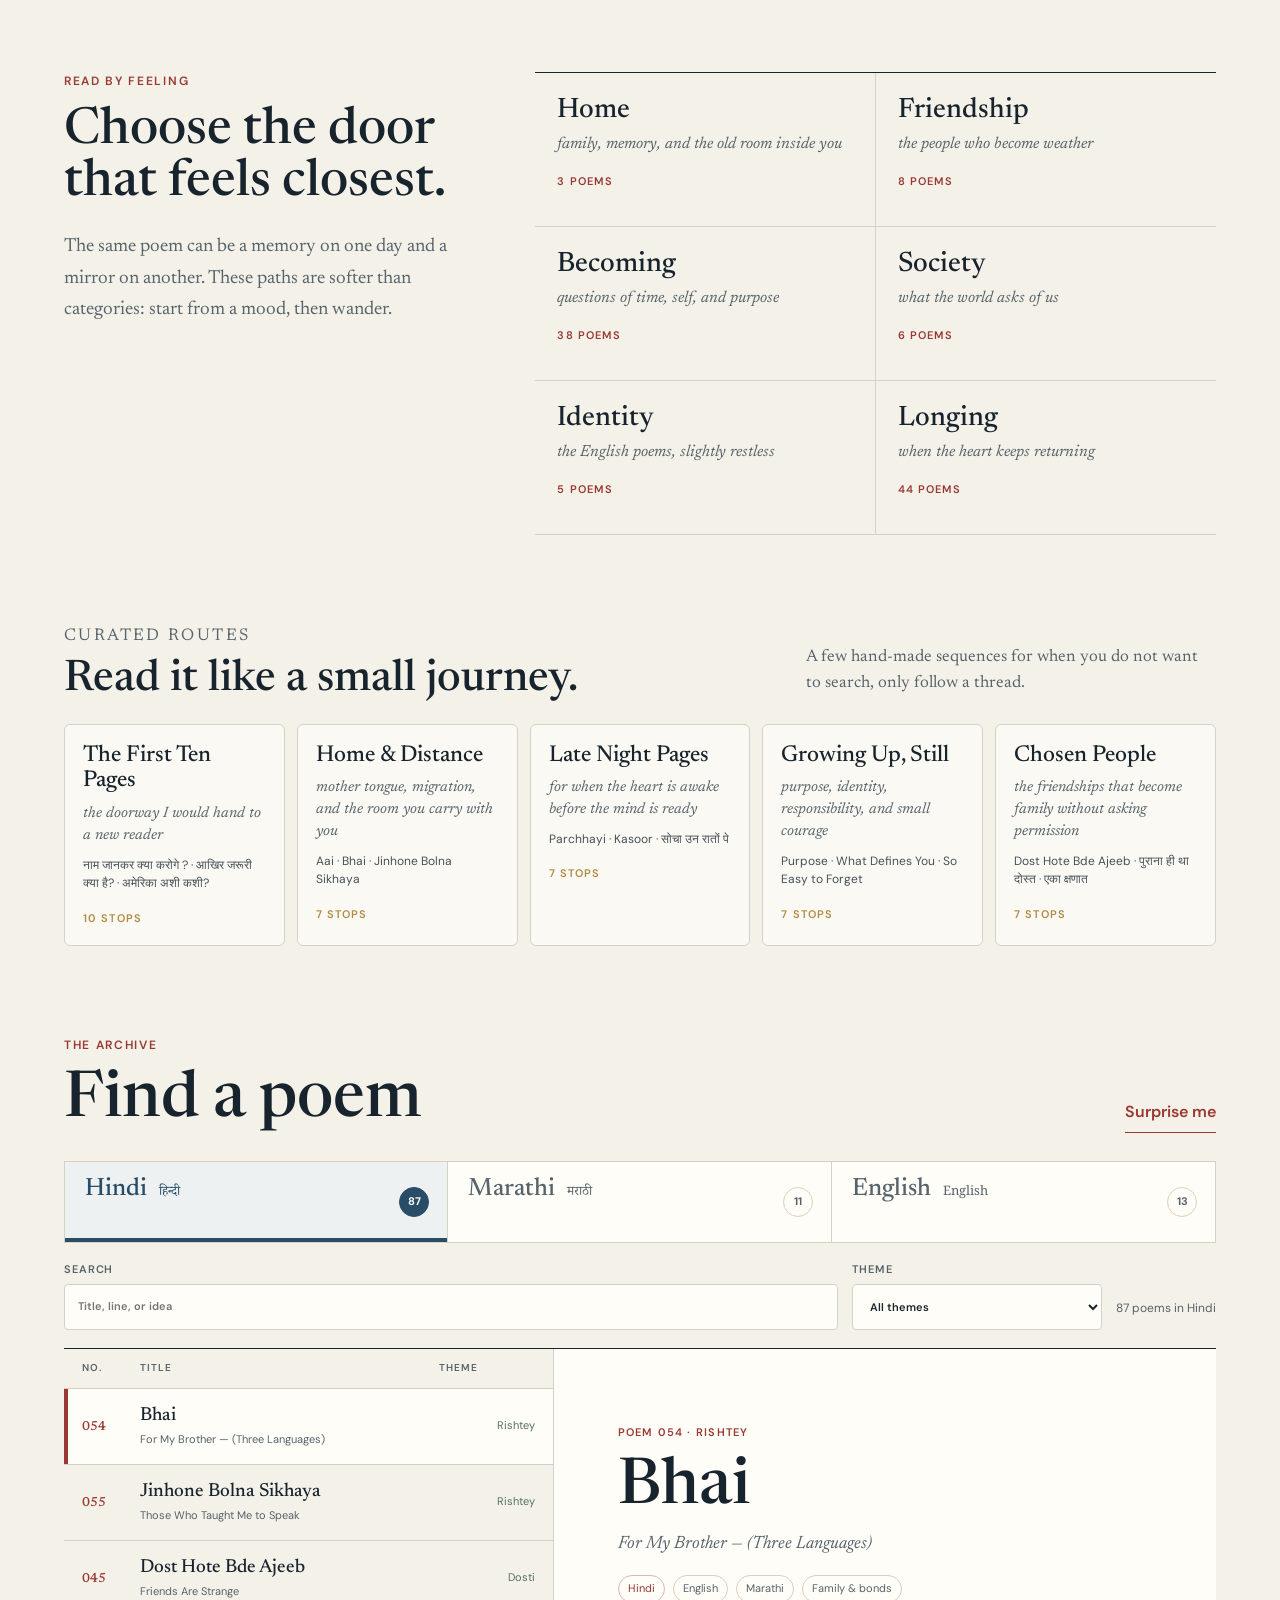
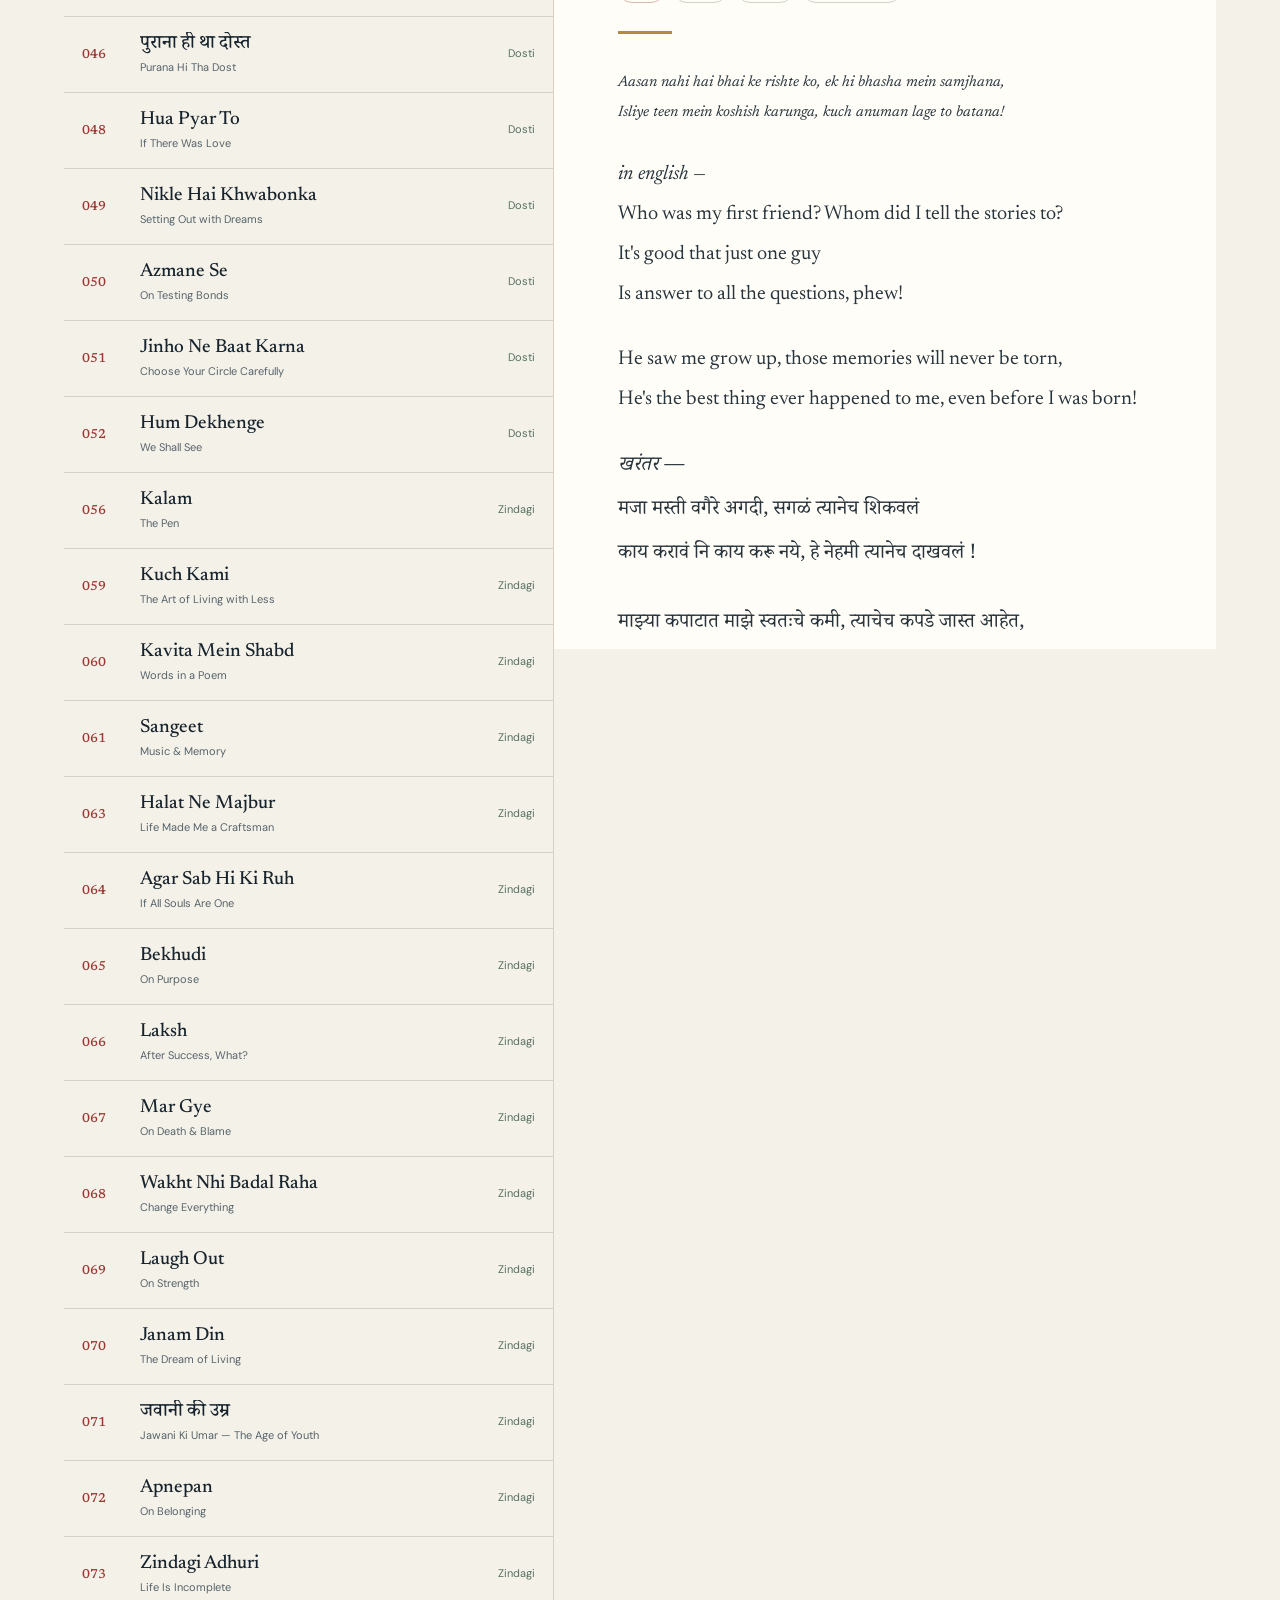
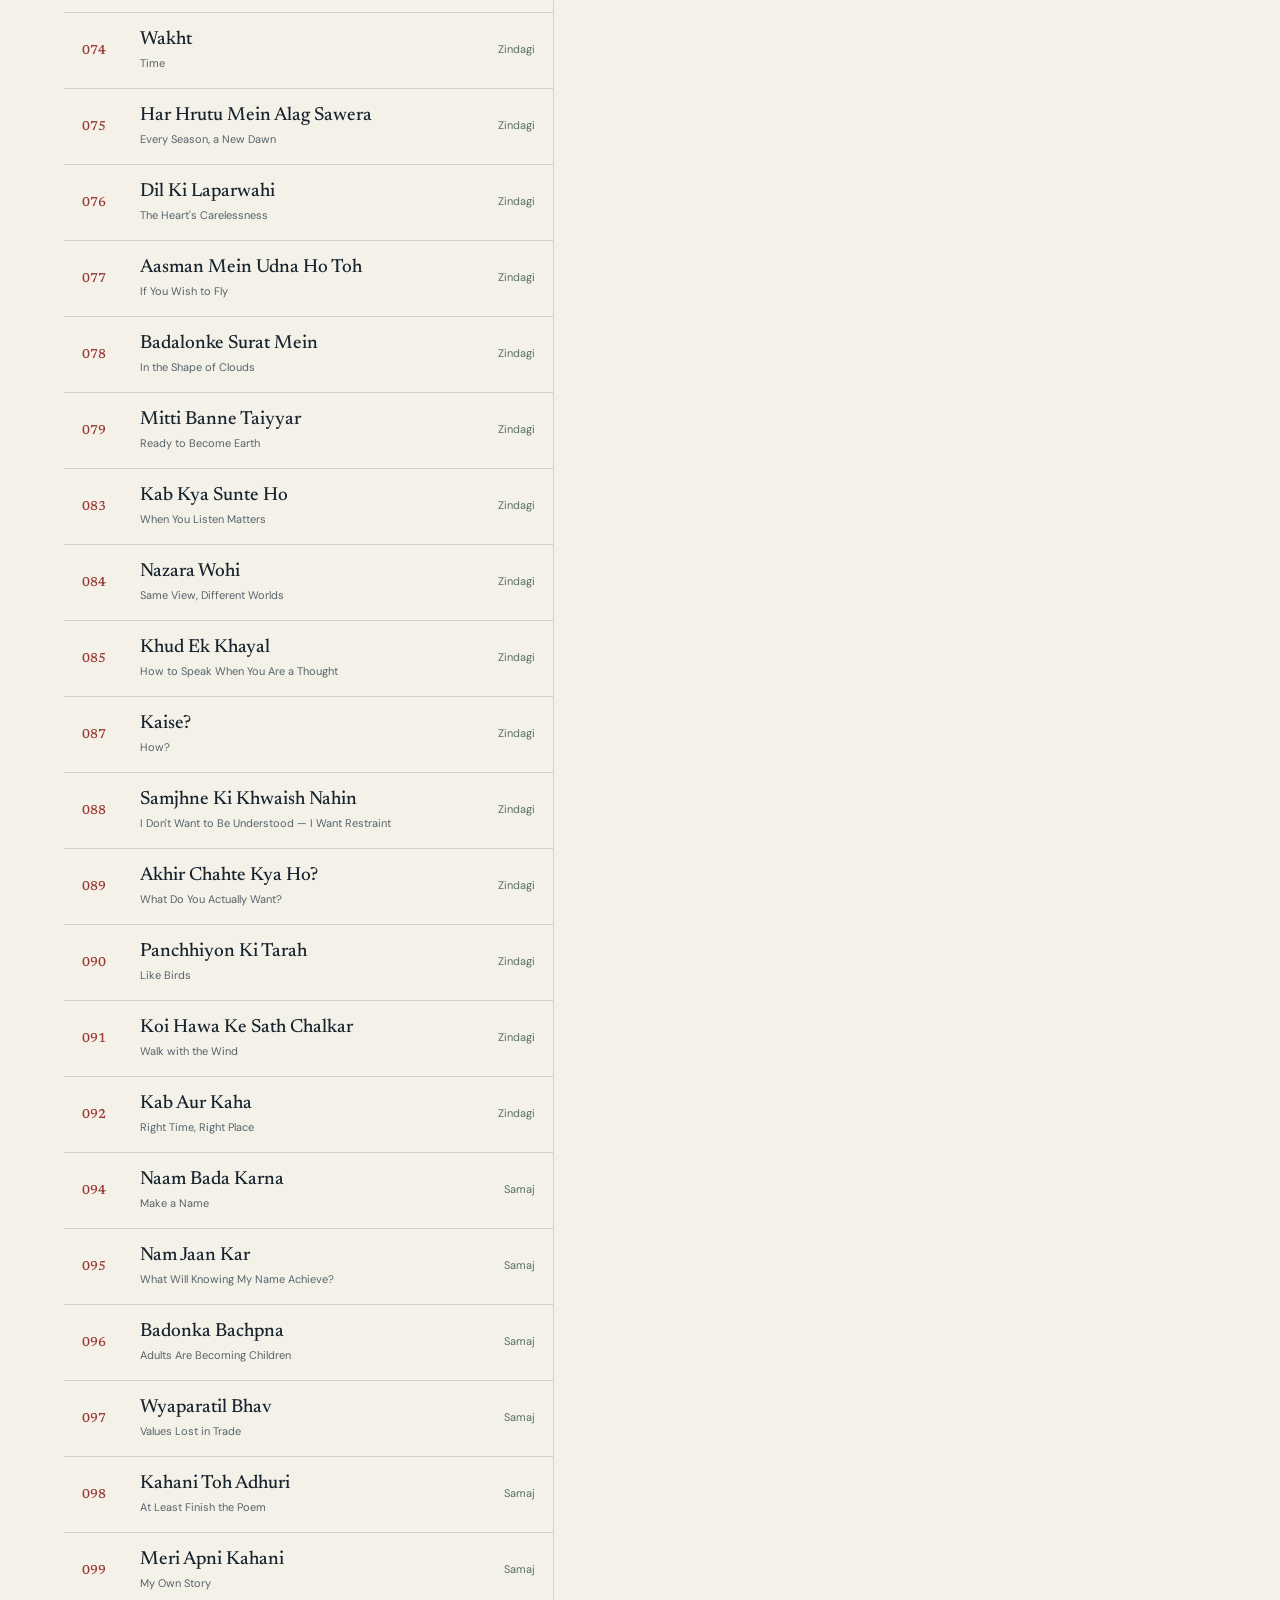
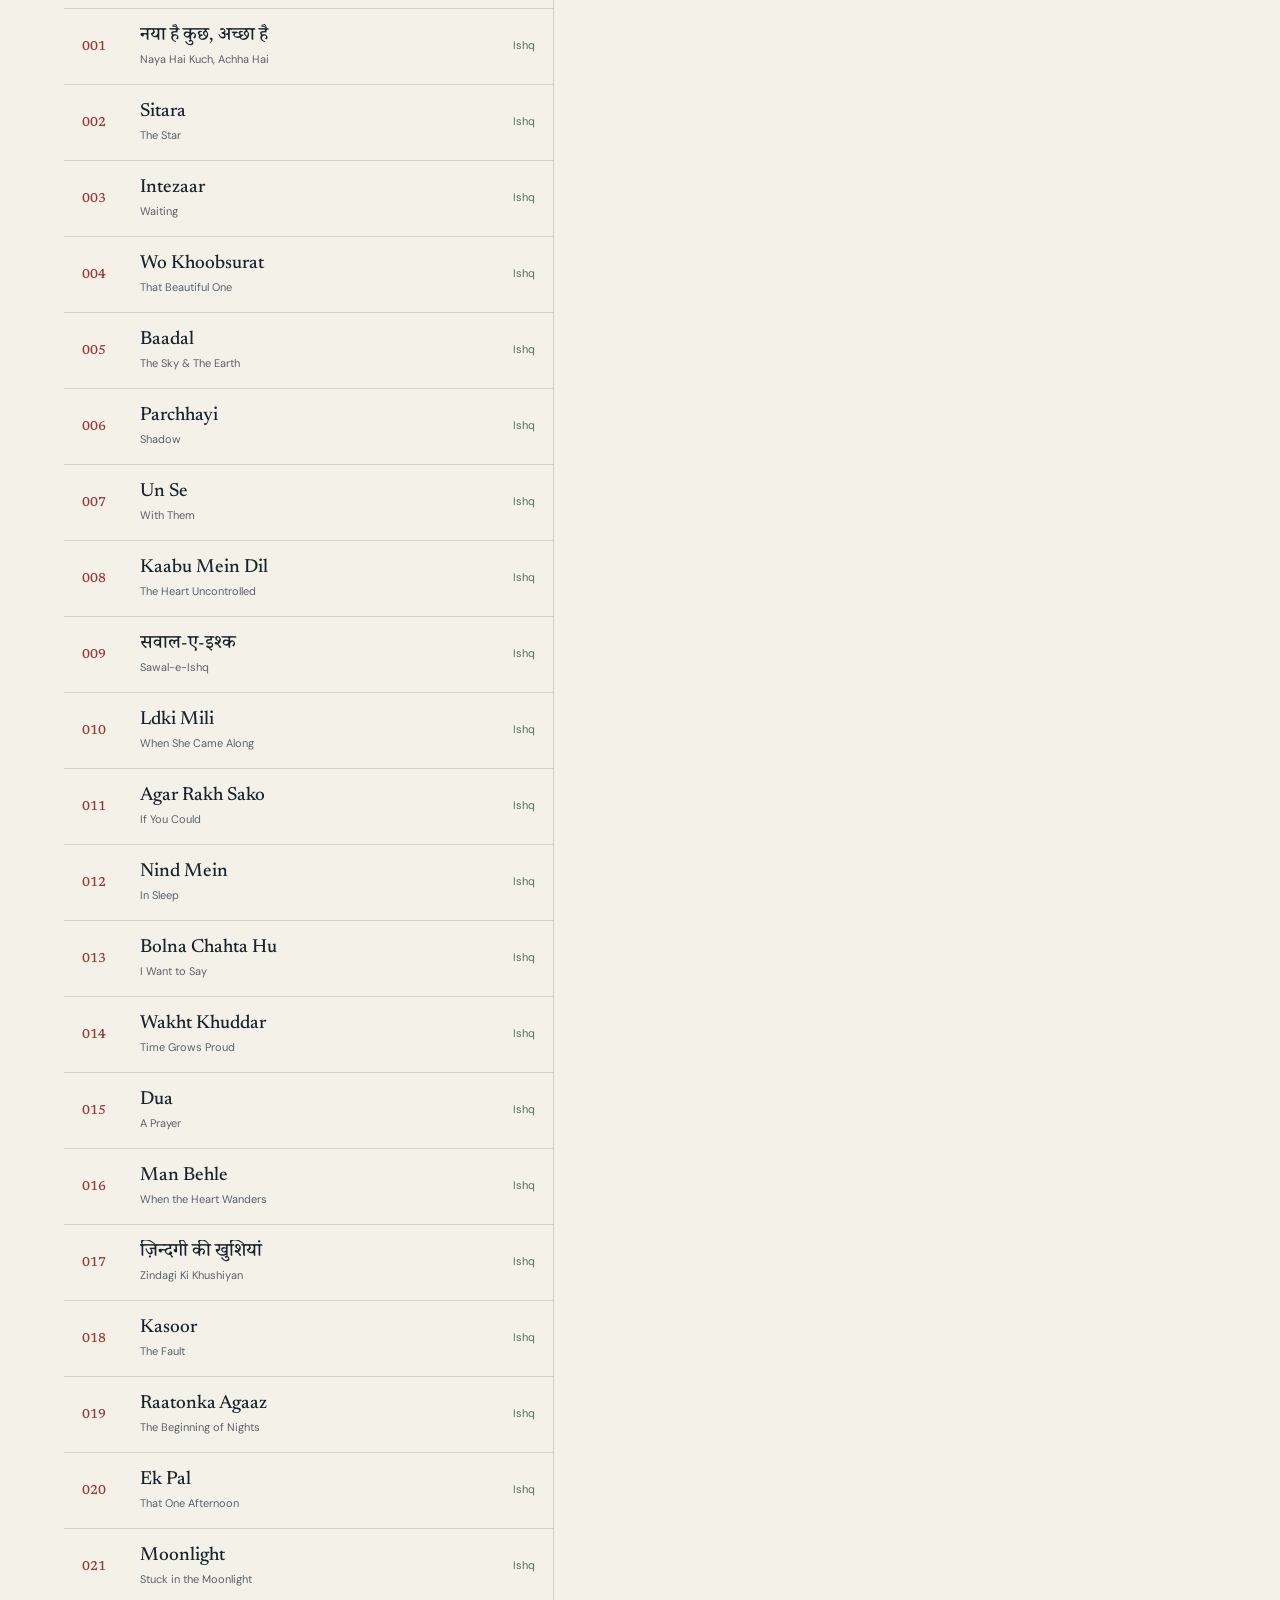
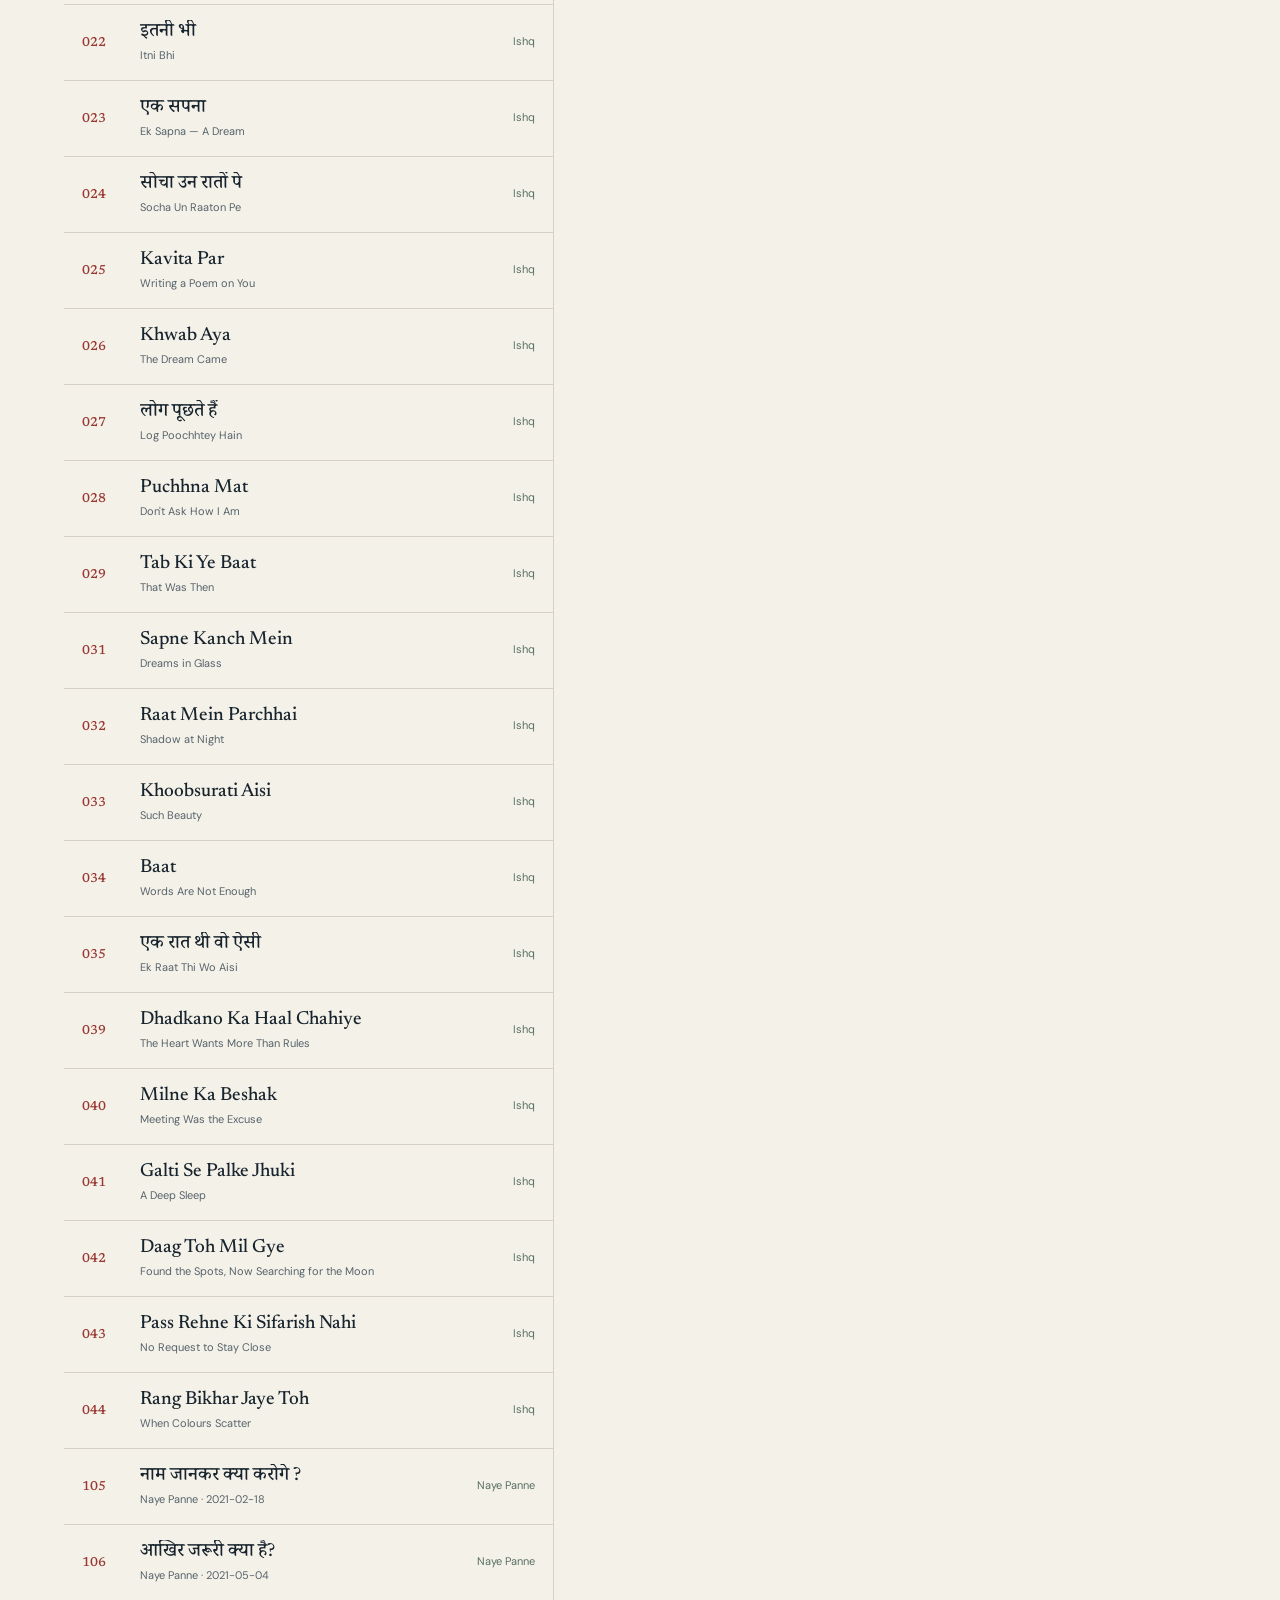
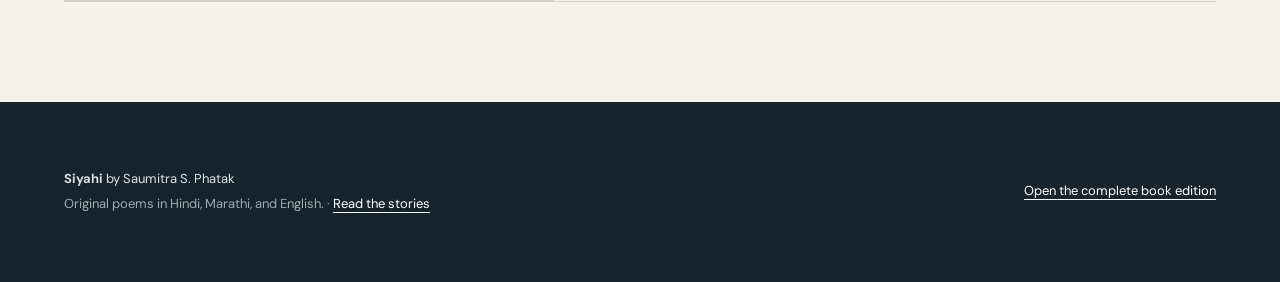
==== commit 8800d616: "ss" ====
--- a/index.html
+++ b/index.html
@@ -57,6 +57,7 @@
     <nav class="header-actions" aria-label="Primary navigation">
       <a href="#archive">Poems</a>
       <a href="book.html">Book view</a>
+      <a href="stories/index.html">Stories</a>
       <a href="https://www.curious96.com" target="_blank" rel="noopener">Author</a>
     </nav>
   </header>
@@ -196,7 +197,7 @@
 
   <footer class="site-footer">
     <p><strong>Siyahi</strong> by Saumitra S. Phatak</p>
-    <p>Original poems in Hindi, Marathi, and English.</p>
+    <p>Original poems in Hindi, Marathi, and English. &middot; <a href="stories/index.html">Read the stories</a></p>
     <a href="book.html">Open the complete book edition</a>
   </footer>
 
--- a/css/styles.css
+++ b/css/styles.css
@@ -1441,3 +1441,228 @@
     transition: none;
   }
 }
+
+/* ===== STORIES (essays that weave a narrative around several poems) ===== */
+
+.stories-hero {
+  max-width: 900px;
+  margin: 0 auto;
+  padding: clamp(48px, 7vw, 88px) clamp(20px, 5vw, 72px) clamp(28px, 4vw, 48px);
+}
+
+.stories-hero h1 {
+  margin: 0;
+  font: 500 clamp(44px, 7vw, 76px)/1.05 var(--serif);
+}
+
+.stories-hero p {
+  max-width: 620px;
+  margin: 18px 0 0;
+  color: var(--ink-soft);
+  font: 400 18px/1.65 var(--serif);
+}
+
+.story-grid {
+  max-width: 900px;
+  margin: 0 auto;
+  padding: 0 clamp(20px, 5vw, 72px) clamp(60px, 8vw, 100px);
+  display: grid;
+  gap: 16px;
+}
+
+.story-card {
+  display: block;
+  padding: 26px clamp(20px, 3vw, 32px);
+  border: 1px solid var(--line);
+  border-radius: 8px;
+  background: var(--surface);
+  color: var(--ink);
+  text-decoration: none;
+  transition: border-color 0.15s ease, box-shadow 0.15s ease, transform 0.15s ease;
+}
+
+.story-card:hover,
+.story-card:focus-visible {
+  border-color: var(--gold);
+  box-shadow: 0 12px 30px var(--shadow);
+  outline: 0;
+  transform: translateY(-2px);
+}
+
+.story-card .story-eyebrow {
+  margin: 0 0 8px;
+  color: var(--red);
+  font-size: 11px;
+  font-weight: 600;
+  letter-spacing: 0.12em;
+  text-transform: uppercase;
+}
+
+.story-card h2 {
+  margin: 0 0 8px;
+  font: 500 clamp(24px, 3vw, 32px)/1.15 var(--serif);
+}
+
+.story-card p {
+  margin: 0 0 14px;
+  max-width: 640px;
+  color: var(--ink-soft);
+  font: 400 16px/1.6 var(--serif);
+}
+
+.story-card .story-meta {
+  display: flex;
+  flex-wrap: wrap;
+  gap: 6px 16px;
+  color: var(--ink-soft);
+  font-size: 12px;
+  letter-spacing: 0.04em;
+  text-transform: uppercase;
+}
+
+.story-card .story-meta strong {
+  color: var(--ink);
+}
+
+.story-more {
+  padding: 30px clamp(20px, 3vw, 32px);
+  border: 1px dashed var(--line);
+  border-radius: 8px;
+  color: var(--ink-soft);
+  font: italic 400 16px/1.6 var(--serif);
+  text-align: center;
+}
+
+/* Single story / essay page */
+
+.story-page {
+  max-width: 720px;
+  margin: 0 auto;
+  padding: clamp(48px, 7vw, 88px) clamp(20px, 5vw, 40px) clamp(70px, 8vw, 120px);
+}
+
+.story-page .story-kicker {
+  margin: 0 0 18px;
+  color: var(--red);
+  font-size: 12px;
+  font-weight: 600;
+  letter-spacing: 0.14em;
+  text-transform: uppercase;
+}
+
+.story-page h1 {
+  margin: 0 0 16px;
+  font: 500 clamp(36px, 6vw, 58px)/1.08 var(--serif);
+}
+
+.story-page .story-subtitle {
+  margin: 0 0 10px;
+  max-width: 560px;
+  color: var(--ink-soft);
+  font: italic 400 19px/1.6 var(--serif);
+}
+
+.story-page .story-byline {
+  margin: 0 0 40px;
+  color: var(--ink-soft);
+  font-size: 12px;
+  letter-spacing: 0.08em;
+  text-transform: uppercase;
+  border-bottom: 1px solid var(--line);
+  padding-bottom: 28px;
+}
+
+.story-page p {
+  margin: 0 0 20px;
+  font: 400 18px/1.75 var(--serif);
+  color: var(--ink);
+}
+
+.story-page h2 {
+  margin: 48px 0 6px;
+  font: 500 26px/1.2 var(--serif);
+  color: var(--blue);
+  border-bottom: 1px solid var(--line);
+  padding-bottom: 10px;
+}
+
+.story-page h2 .story-roman {
+  display: block;
+  margin-bottom: 4px;
+  color: var(--gold);
+  font: 600 12px/1 var(--sans);
+  letter-spacing: 0.16em;
+  text-transform: uppercase;
+}
+
+.story-poem {
+  margin: 24px 0;
+  padding: 24px clamp(18px, 3vw, 30px);
+  background: var(--surface);
+  border-left: 3px solid var(--gold);
+  border-radius: 4px;
+  font-family: var(--devanagari);
+  font-size: 17px;
+  line-height: 1.9;
+  color: var(--ink);
+}
+
+.story-poem .stanza {
+  margin-bottom: 14px;
+}
+
+.story-poem .stanza:last-child {
+  margin-bottom: 0;
+}
+
+.story-gloss {
+  margin: -6px 0 24px;
+  padding-left: 2px;
+  color: var(--ink-soft);
+  font: italic 400 16px/1.6 var(--serif);
+}
+
+.story-closing {
+  margin-top: 50px;
+  padding: 28px clamp(20px, 3vw, 32px);
+  background: var(--paper-deep);
+  border: 1px solid var(--line);
+  border-radius: 8px;
+  text-align: center;
+  font: italic 400 17px/1.6 var(--serif);
+}
+
+.story-arc {
+  margin-top: 16px;
+  color: var(--blue);
+  font: 500 15px/1.6 var(--serif);
+}
+
+.story-footer-nav {
+  max-width: 720px;
+  margin: 0 auto;
+  padding: 0 clamp(20px, 5vw, 40px) 60px;
+}
+
+.story-footer-nav a {
+  color: var(--ink-soft);
+  font-size: 14px;
+  text-decoration: none;
+  border-bottom: 1px solid var(--line);
+}
+
+.story-footer-nav a:hover,
+.story-footer-nav a:focus-visible {
+  color: var(--ink);
+  border-color: var(--gold);
+}
+
+@media (max-width: 640px) {
+  .story-page p {
+    font-size: 17px;
+  }
+
+  .story-poem {
+    font-size: 16px;
+  }
+}
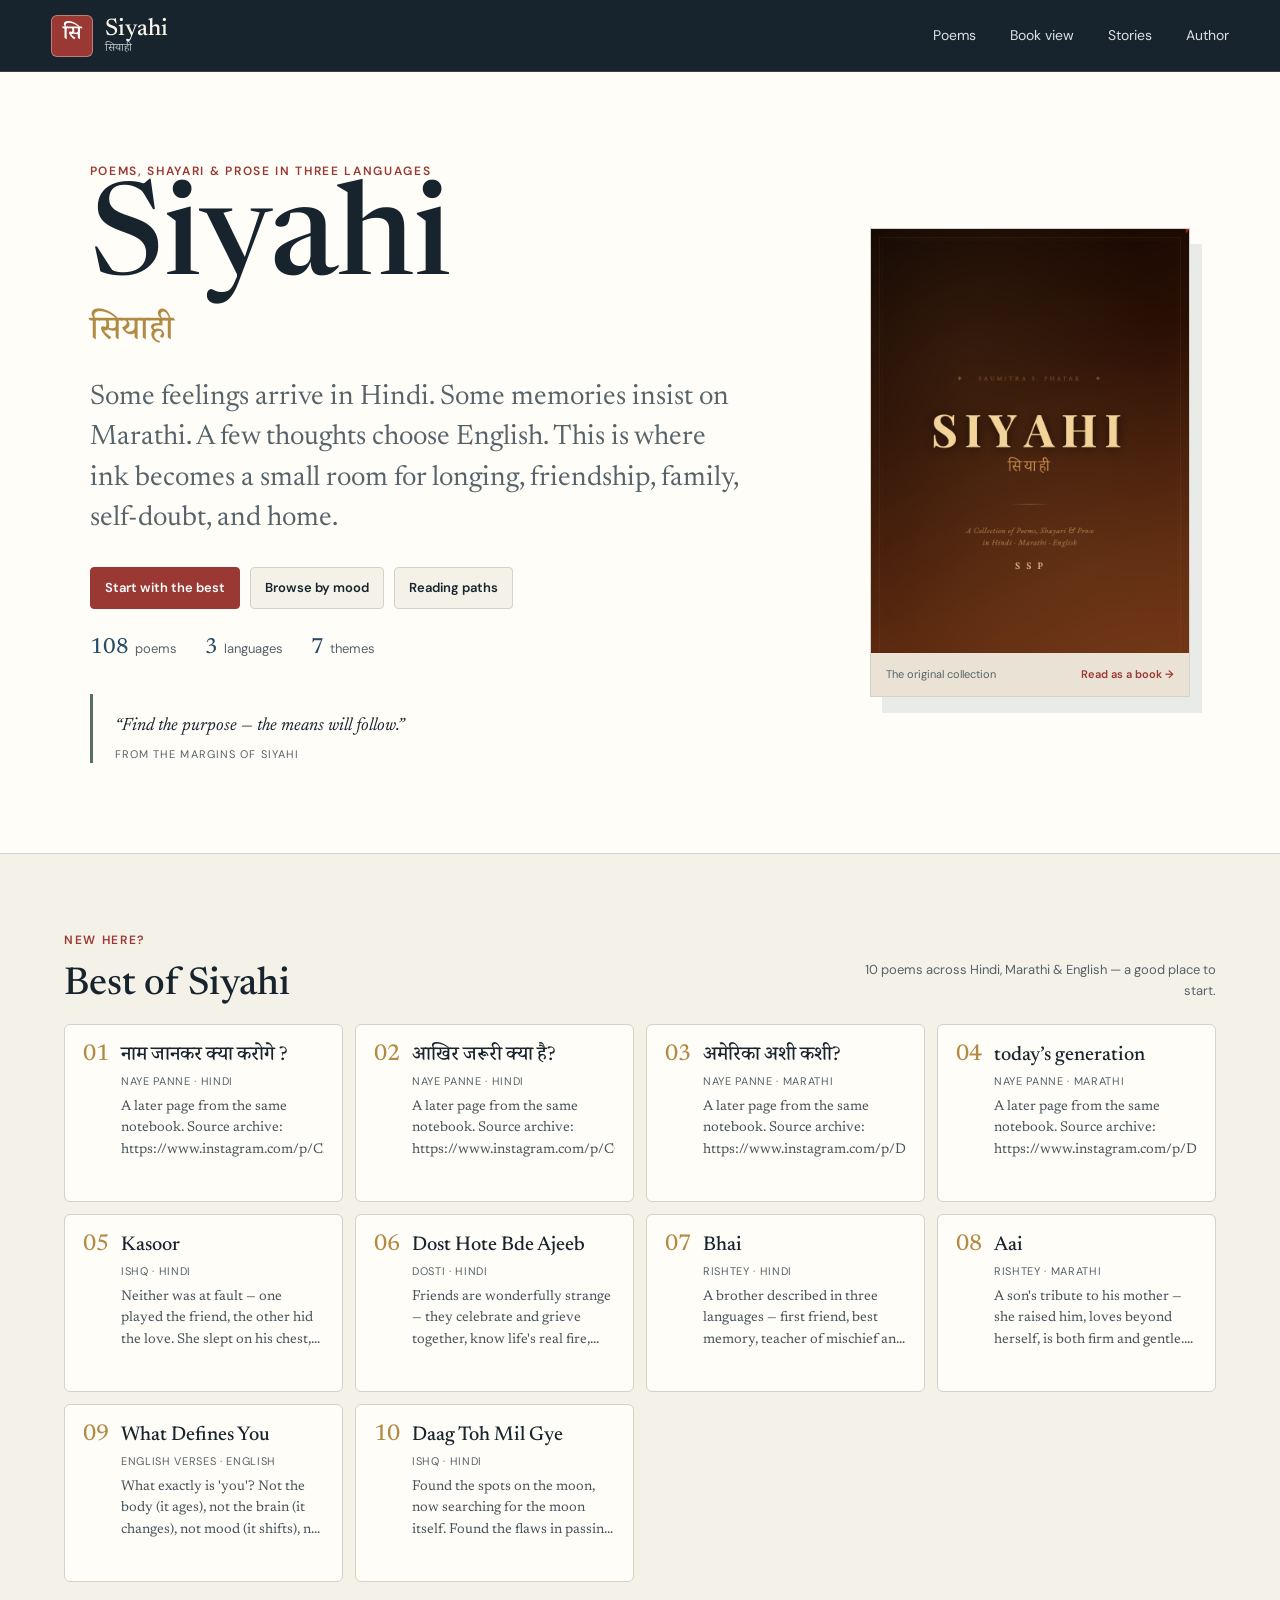
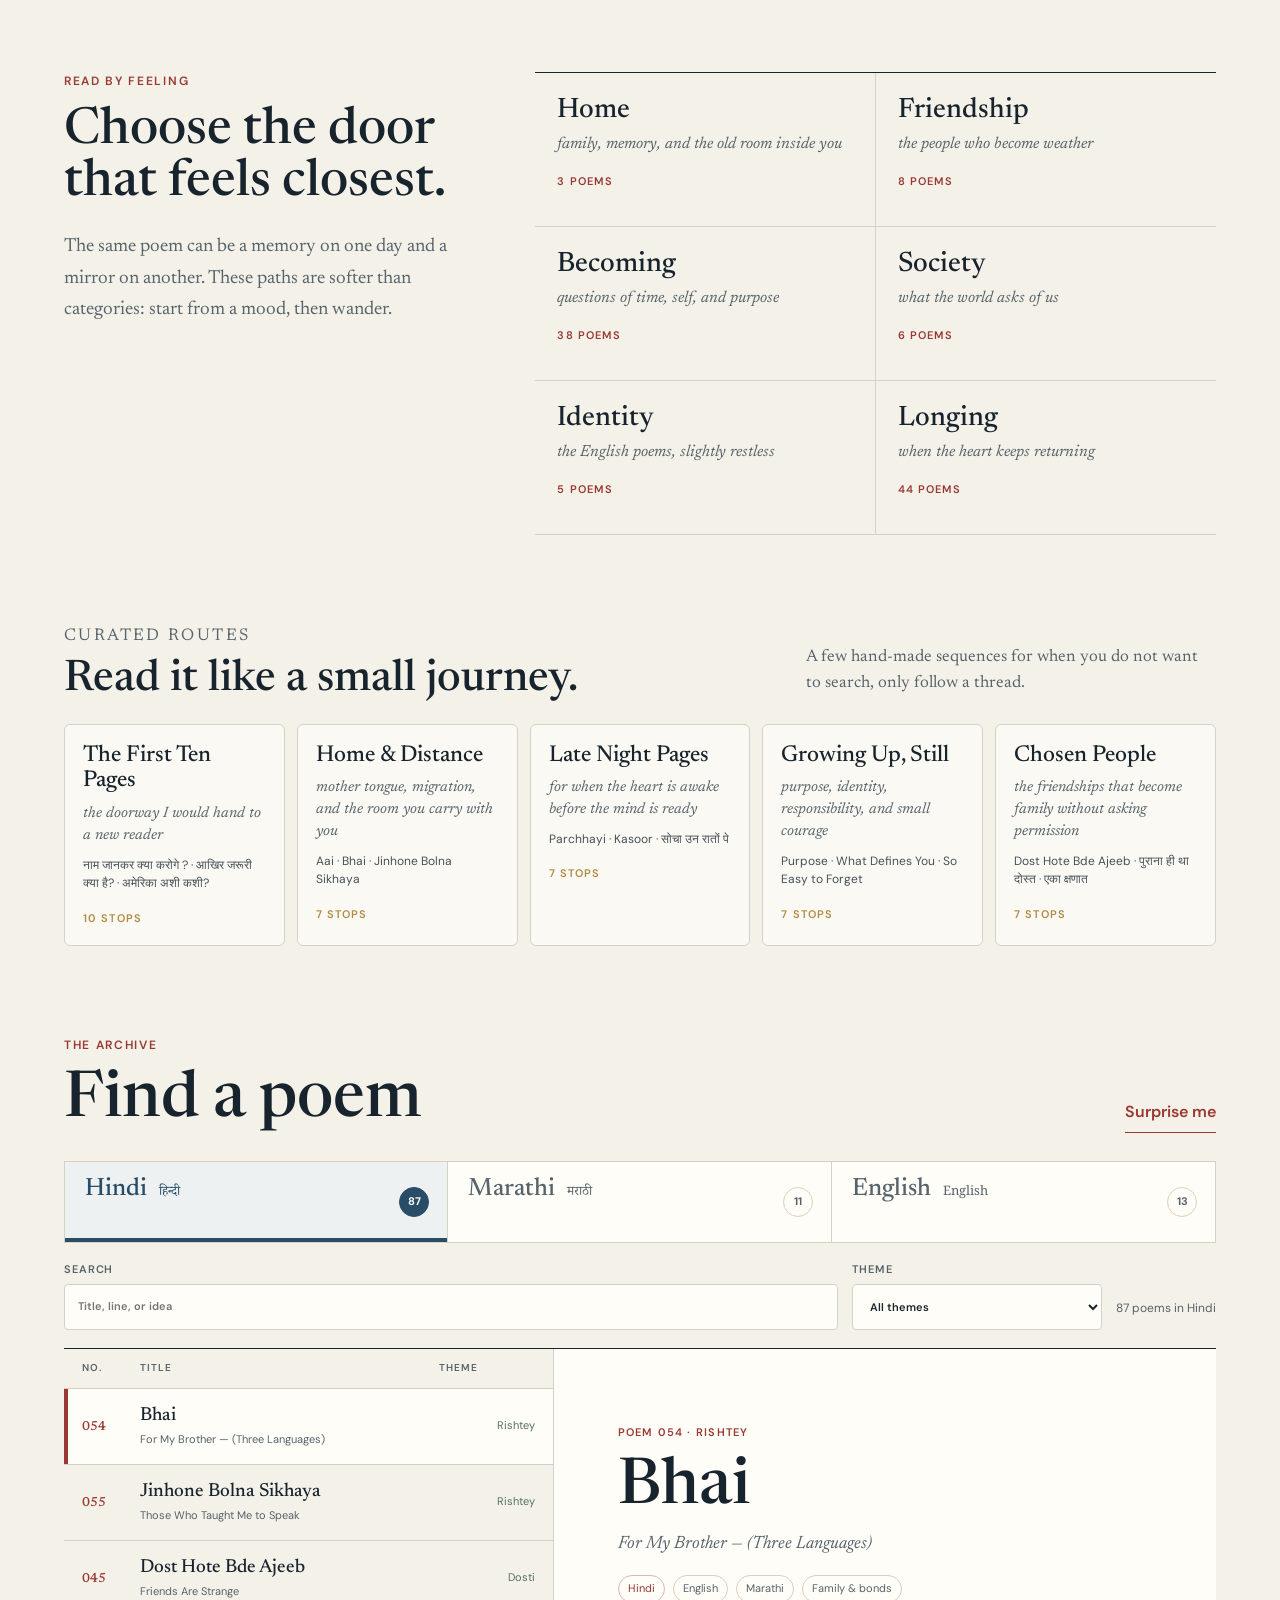
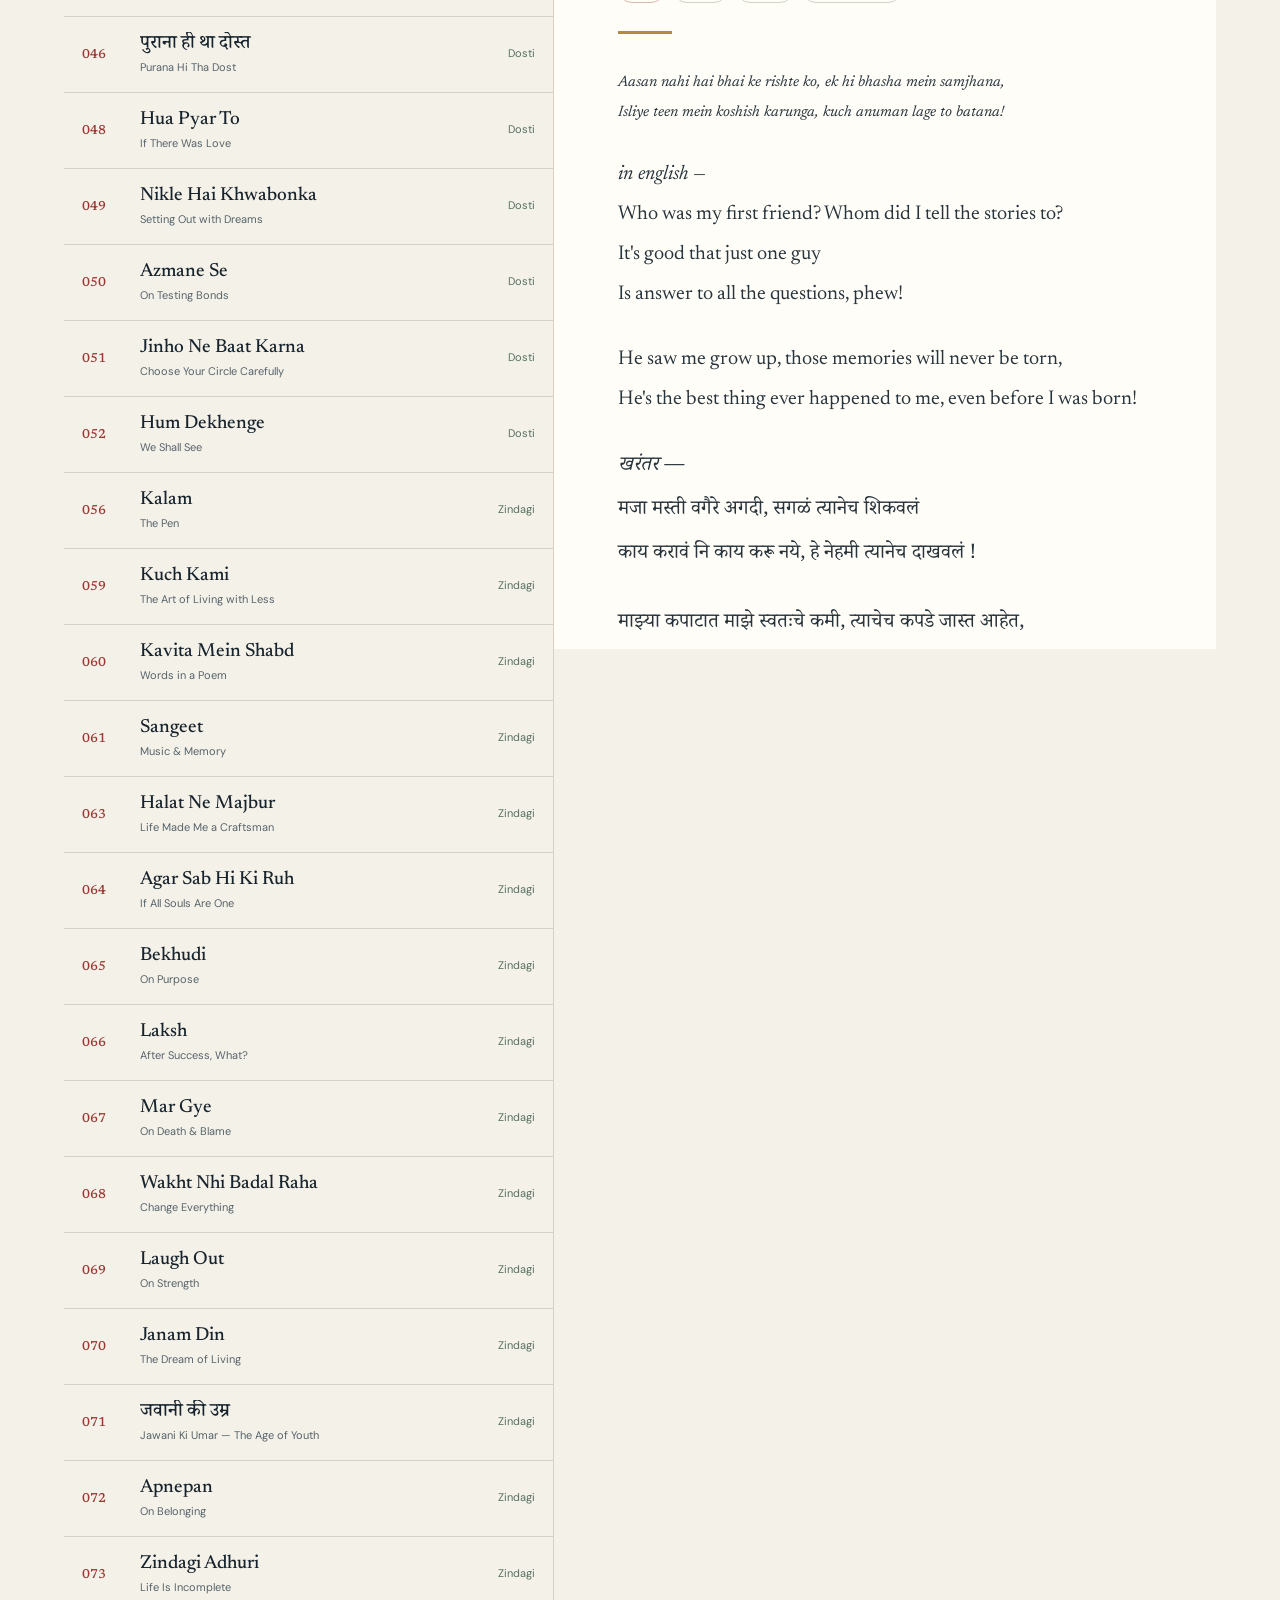
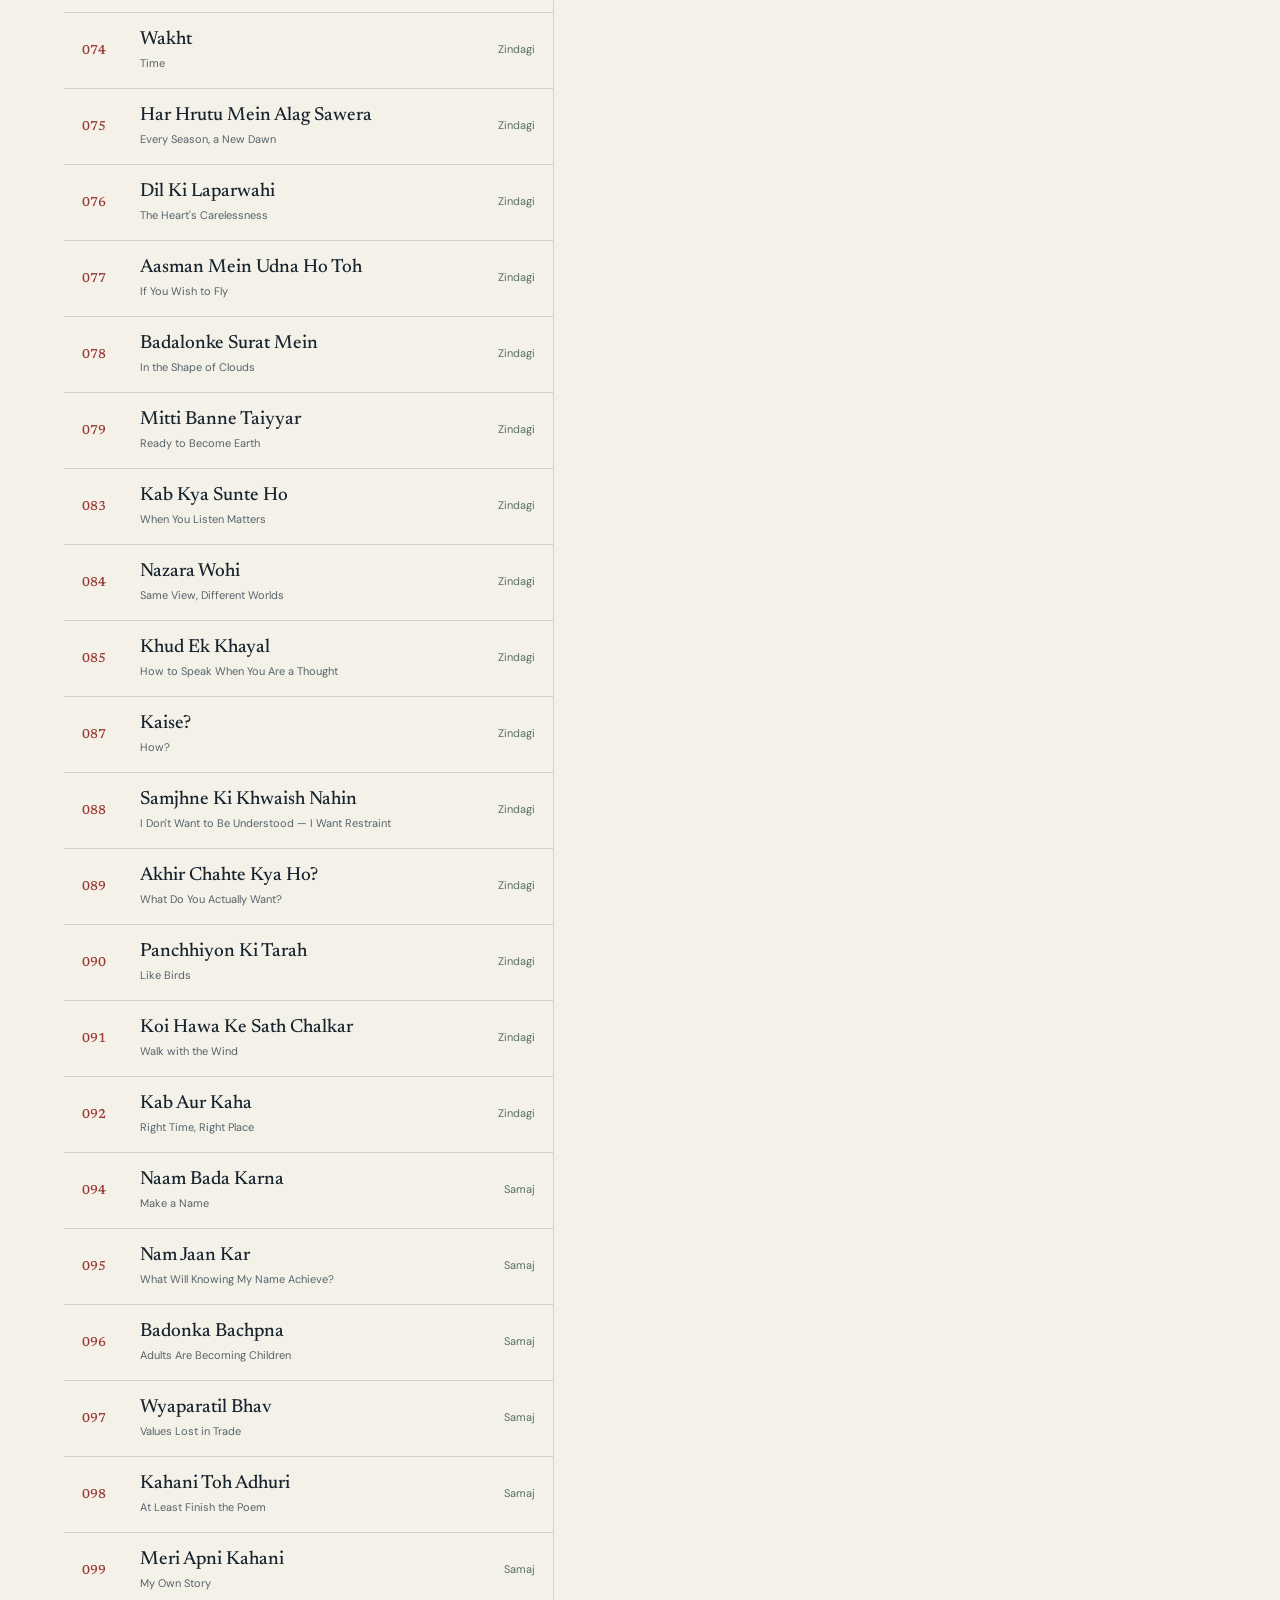
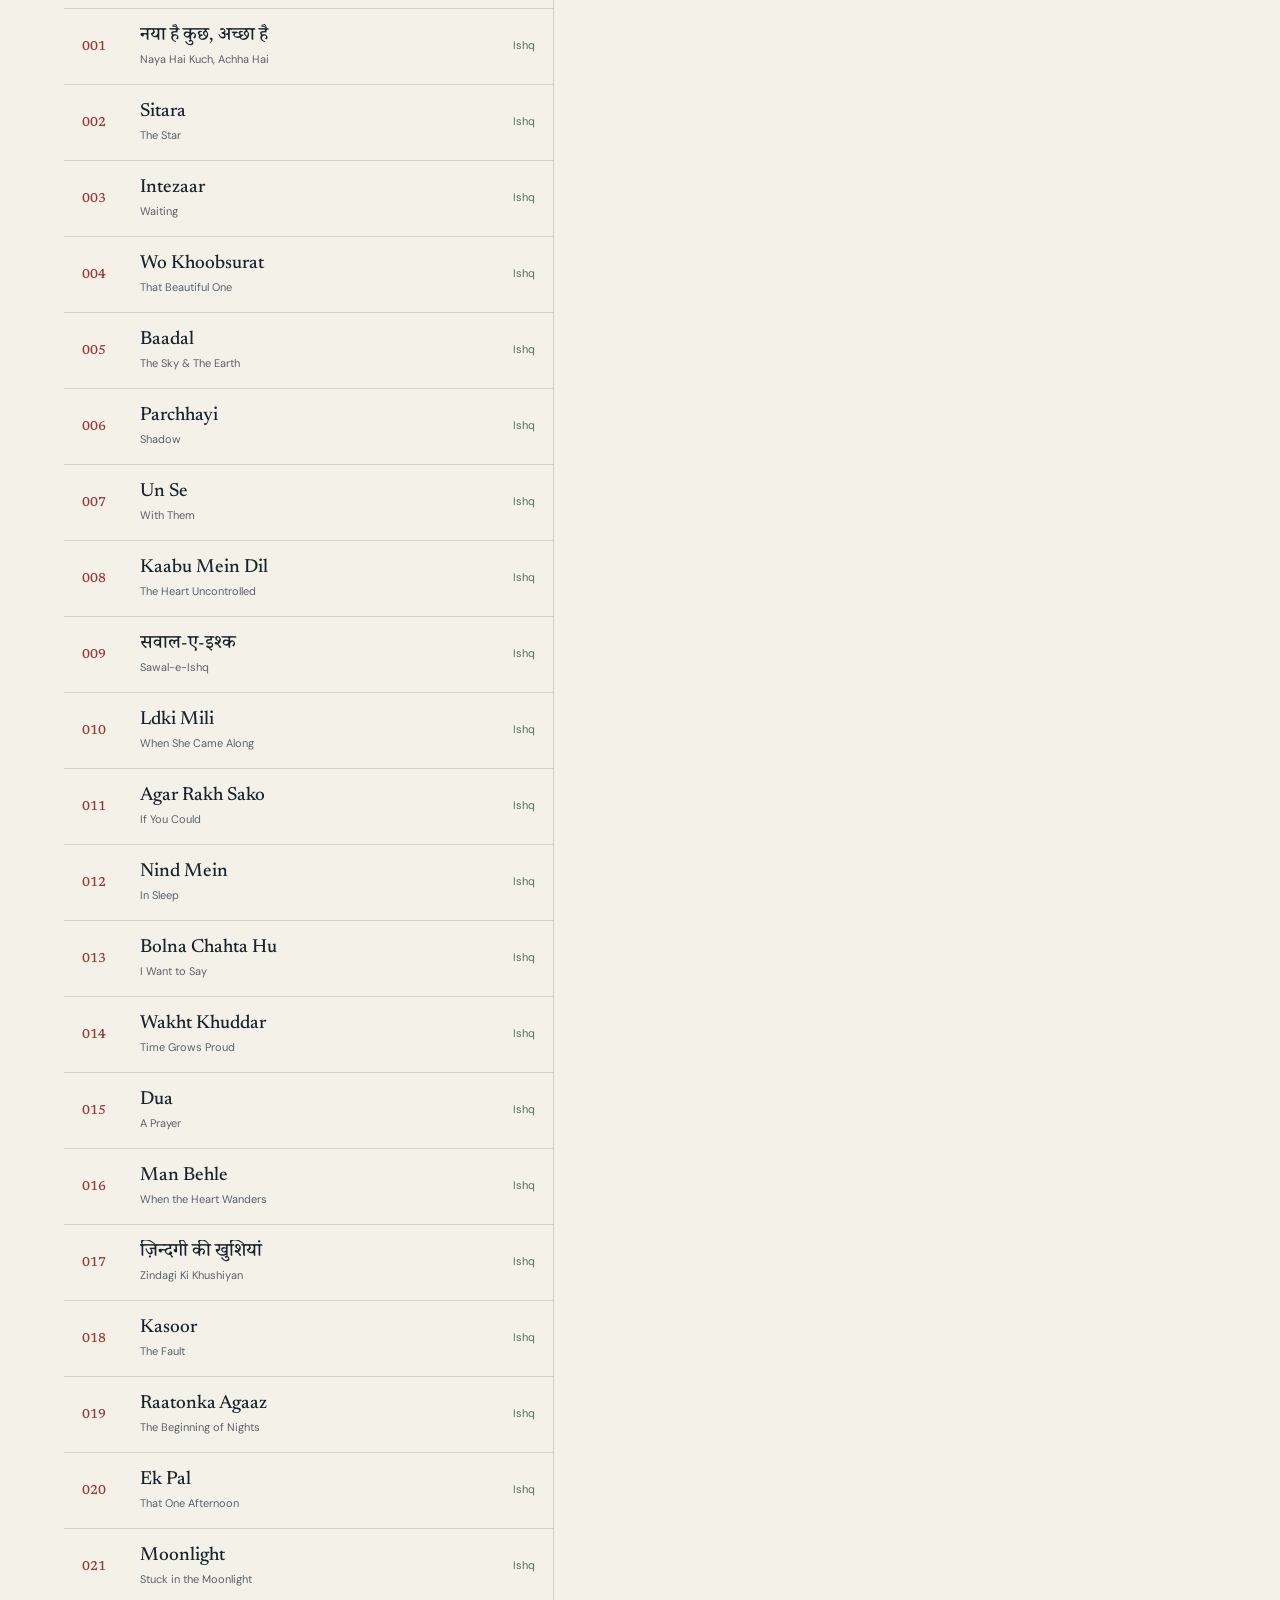
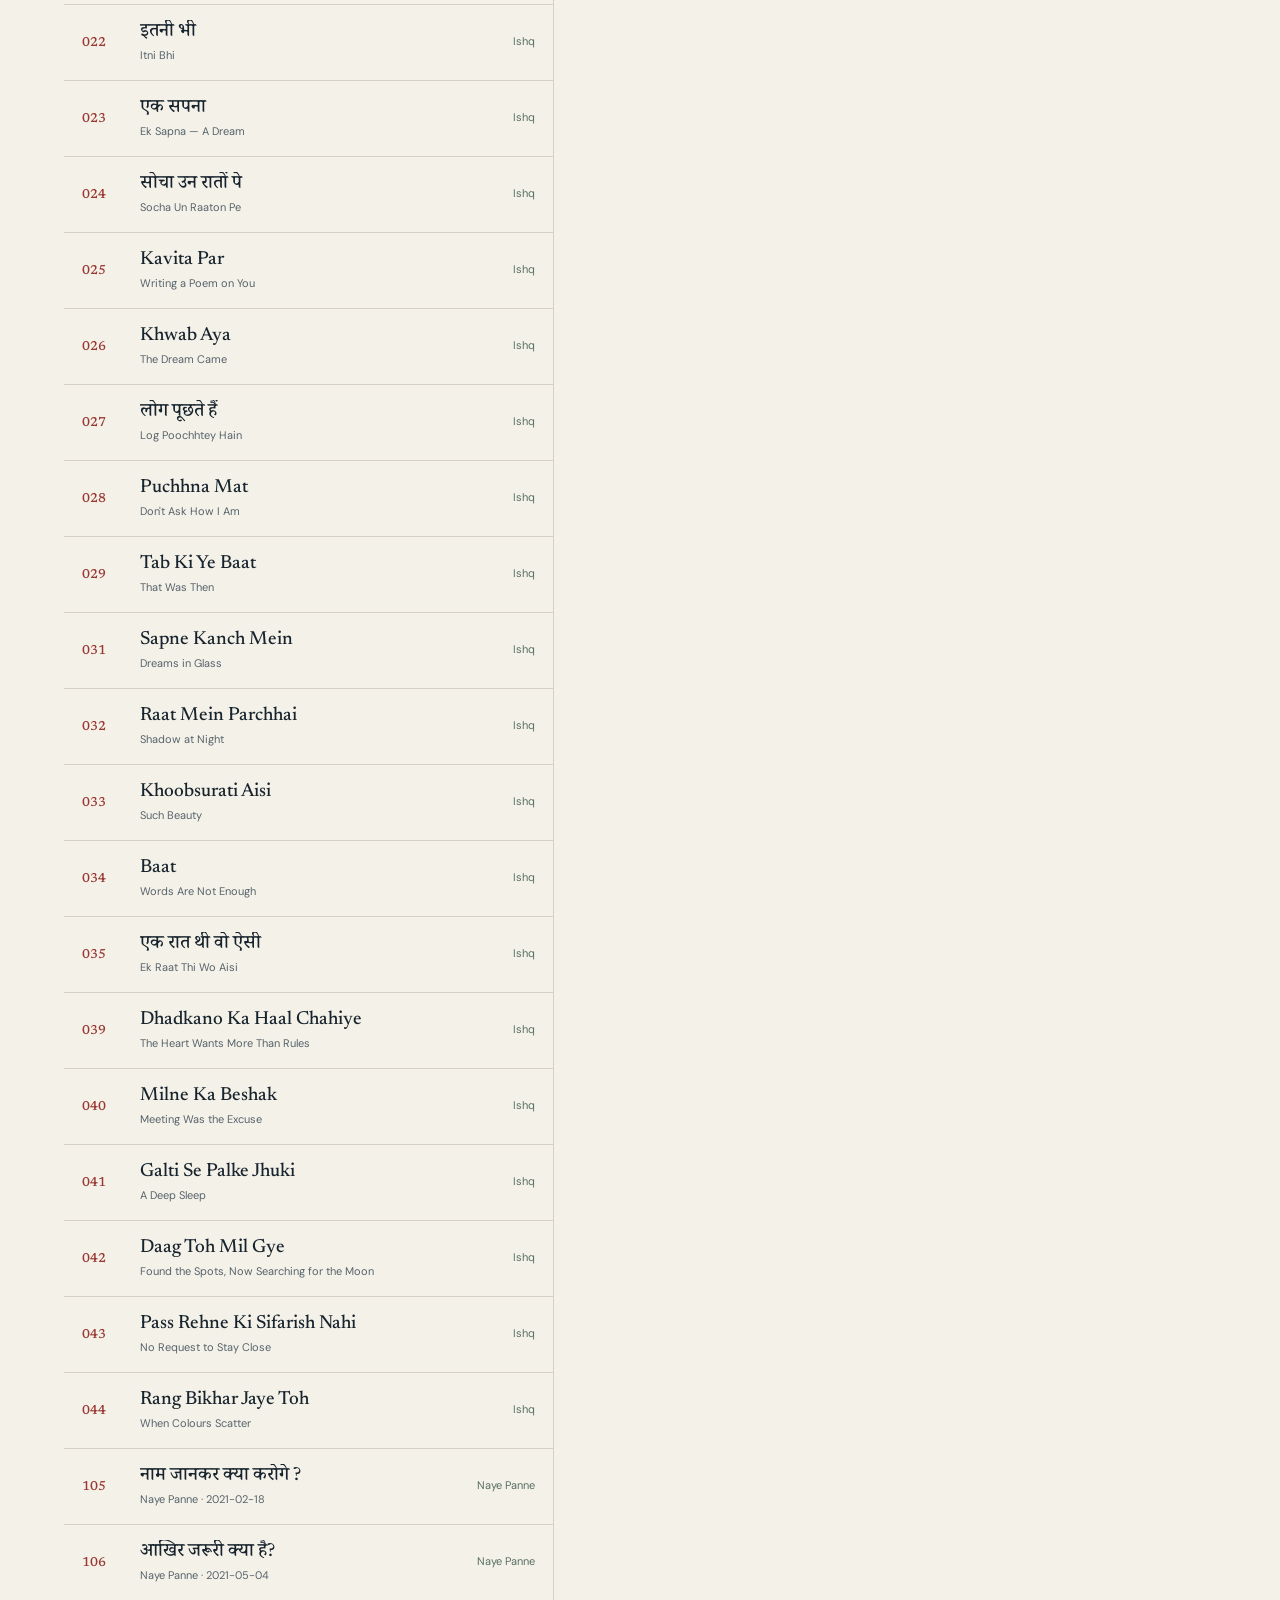
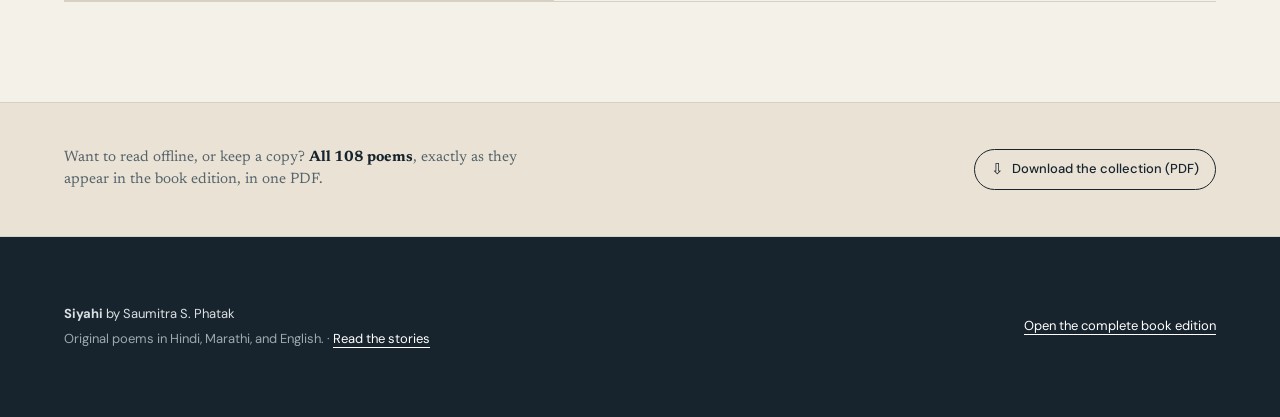
==== commit f392205d: "..." ====
--- a/index.html
+++ b/index.html
@@ -193,6 +193,13 @@
         </aside>
       </div>
     </section>
+
+    <section class="downloads-strip" aria-label="Downloads">
+      <p>Want to read offline, or keep a copy? <strong>All 108 poems</strong>, exactly as they appear in the book edition, in one PDF.</p>
+      <a class="download-link" href="assets/siyahi-collected-poems.pdf" download>
+        <span class="arrow">&#8681;</span> Download the collection (PDF)
+      </a>
+    </section>
   </main>
 
   <footer class="site-footer">
--- a/css/styles.css
+++ b/css/styles.css
@@ -1471,21 +1471,19 @@
 }
 
 .story-card {
-  display: block;
+  position: relative;
   padding: 26px clamp(20px, 3vw, 32px);
   border: 1px solid var(--line);
   border-radius: 8px;
   background: var(--surface);
   color: var(--ink);
-  text-decoration: none;
   transition: border-color 0.15s ease, box-shadow 0.15s ease, transform 0.15s ease;
 }
 
 .story-card:hover,
-.story-card:focus-visible {
+.story-card:has(a:focus-visible) {
   border-color: var(--gold);
   box-shadow: 0 12px 30px var(--shadow);
-  outline: 0;
   transform: translateY(-2px);
 }
 
@@ -1503,6 +1501,23 @@
   font: 500 clamp(24px, 3vw, 32px)/1.15 var(--serif);
 }
 
+.story-card h2 a {
+  color: inherit;
+  text-decoration: none;
+}
+
+.story-card h2 a::after {
+  content: '';
+  position: absolute;
+  inset: 0;
+}
+
+.story-card h2 a:hover,
+.story-card h2 a:focus-visible {
+  text-decoration: underline;
+  text-underline-offset: 4px;
+}
+
 .story-card p {
   margin: 0 0 14px;
   max-width: 640px;
@@ -1518,10 +1533,32 @@
   font-size: 12px;
   letter-spacing: 0.04em;
   text-transform: uppercase;
+  margin-bottom: 16px;
 }
 
 .story-card .story-meta strong {
   color: var(--ink);
+}
+
+.story-card-actions {
+  position: relative;
+  z-index: 1;
+  display: flex;
+  align-items: center;
+  gap: 14px;
+}
+
+.story-card-actions .story-read-link {
+  color: var(--blue);
+  font-size: 13px;
+  font-weight: 600;
+  text-decoration: none;
+  border-bottom: 1px solid transparent;
+}
+
+.story-card-actions .story-read-link:hover,
+.story-card-actions .story-read-link:focus-visible {
+  border-color: var(--blue);
 }
 
 .story-more {
@@ -1666,3 +1703,77 @@
     font-size: 16px;
   }
 }
+
+/* Download links (story PDFs, full collection PDF) */
+
+.download-link {
+  display: inline-flex;
+  align-items: center;
+  gap: 8px;
+  padding: 9px 16px;
+  border: 1px solid var(--ink);
+  border-radius: 999px;
+  background: transparent;
+  color: var(--ink);
+  font-family: var(--sans);
+  font-size: 13px;
+  font-weight: 500;
+  text-decoration: none;
+  transition: background 0.15s ease, color 0.15s ease;
+}
+
+.download-link:hover,
+.download-link:focus-visible {
+  background: var(--ink);
+  color: var(--paper);
+  outline: 0;
+}
+
+.download-link .arrow {
+  font-size: 15px;
+  line-height: 1;
+}
+
+.story-page .download-link {
+  margin: 4px 0 0;
+}
+
+.story-card .download-link {
+  border-color: var(--line);
+  font-size: 12px;
+  padding: 6px 13px;
+}
+
+.story-card .download-link:hover,
+.story-card .download-link:focus-visible {
+  border-color: var(--ink);
+}
+
+.downloads-strip {
+  max-width: 1480px;
+  margin: 0 auto;
+  padding: clamp(28px, 4vw, 44px) clamp(20px, 5vw, 72px);
+  display: flex;
+  flex-wrap: wrap;
+  align-items: center;
+  justify-content: space-between;
+  gap: 14px 24px;
+  border-top: 1px solid var(--line);
+  border-bottom: 1px solid var(--line);
+  background: var(--paper-deep);
+}
+
+.downloads-strip p {
+  margin: 0;
+  max-width: 480px;
+  color: var(--ink-soft);
+  font: 400 15px/1.5 var(--serif);
+}
+
+.downloads-strip p strong {
+  color: var(--ink);
+}
+
+.downloads-strip .download-link {
+  flex-shrink: 0;
+}
